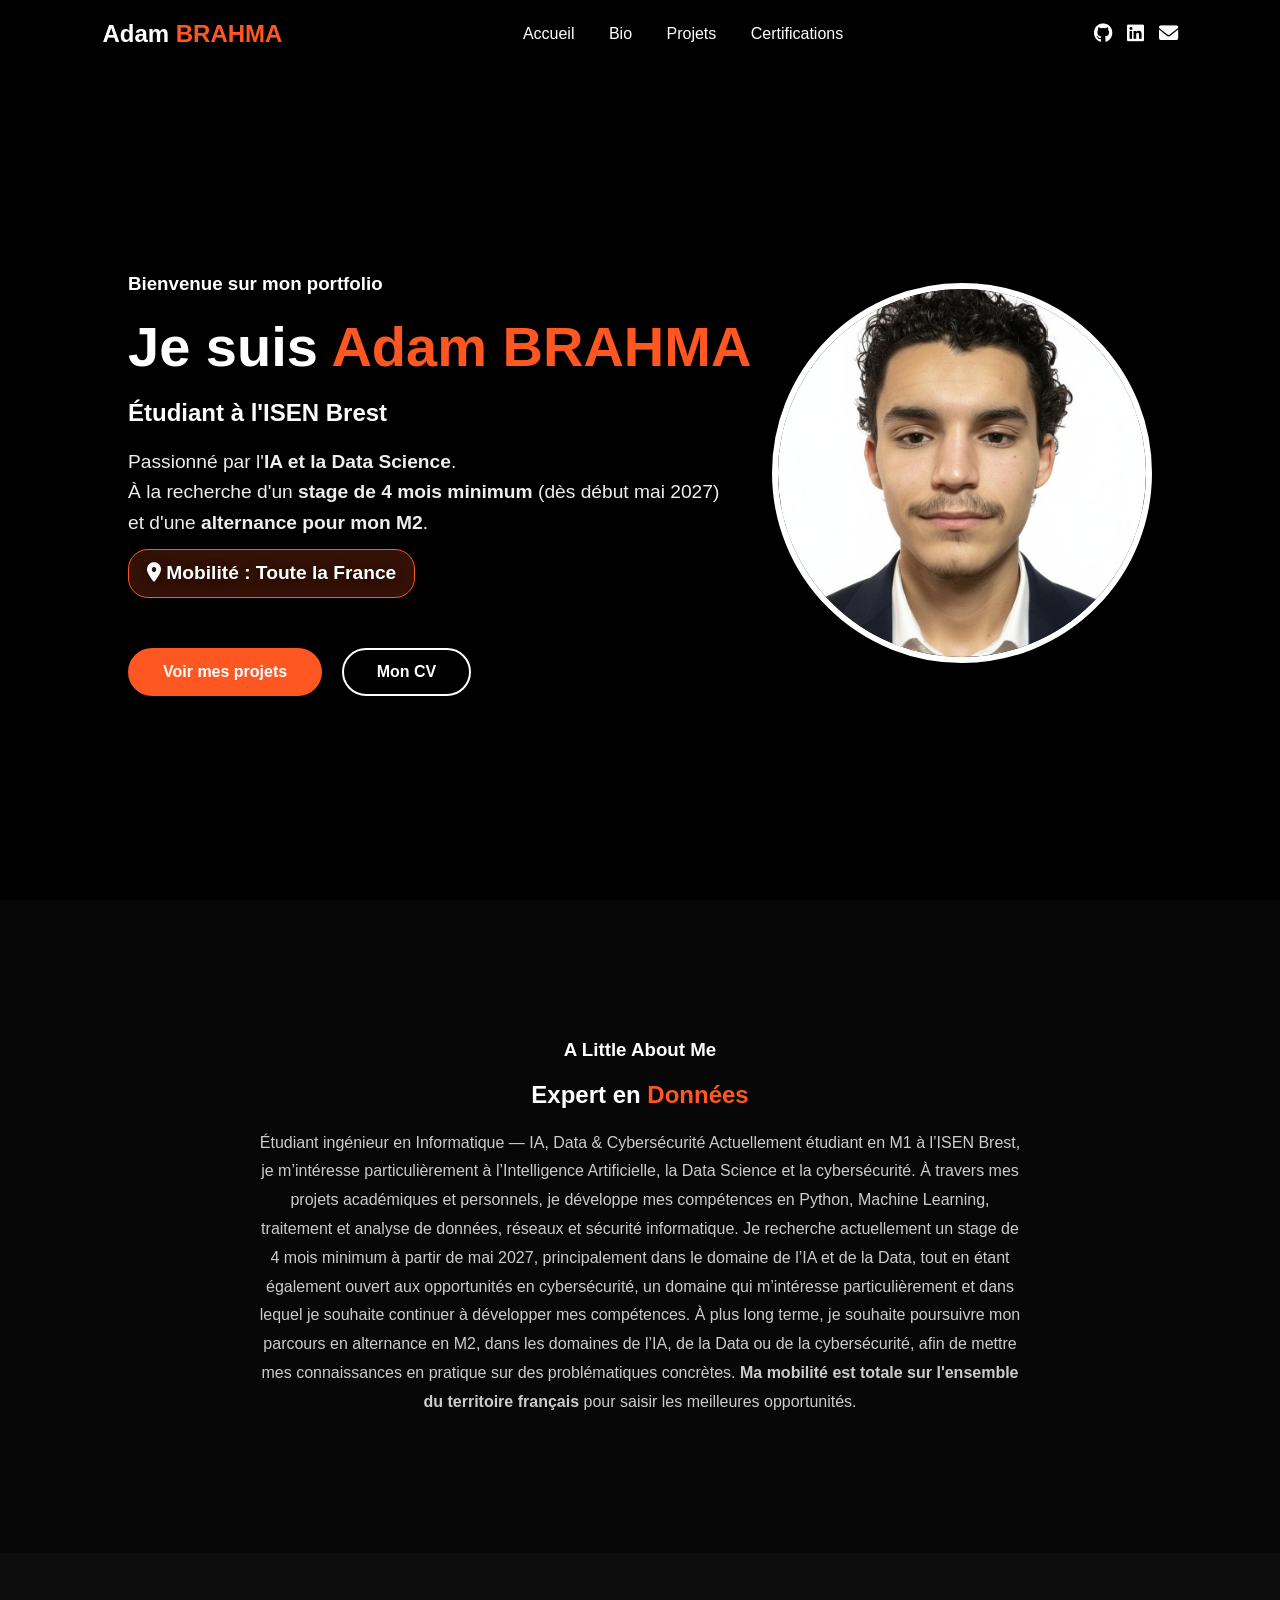
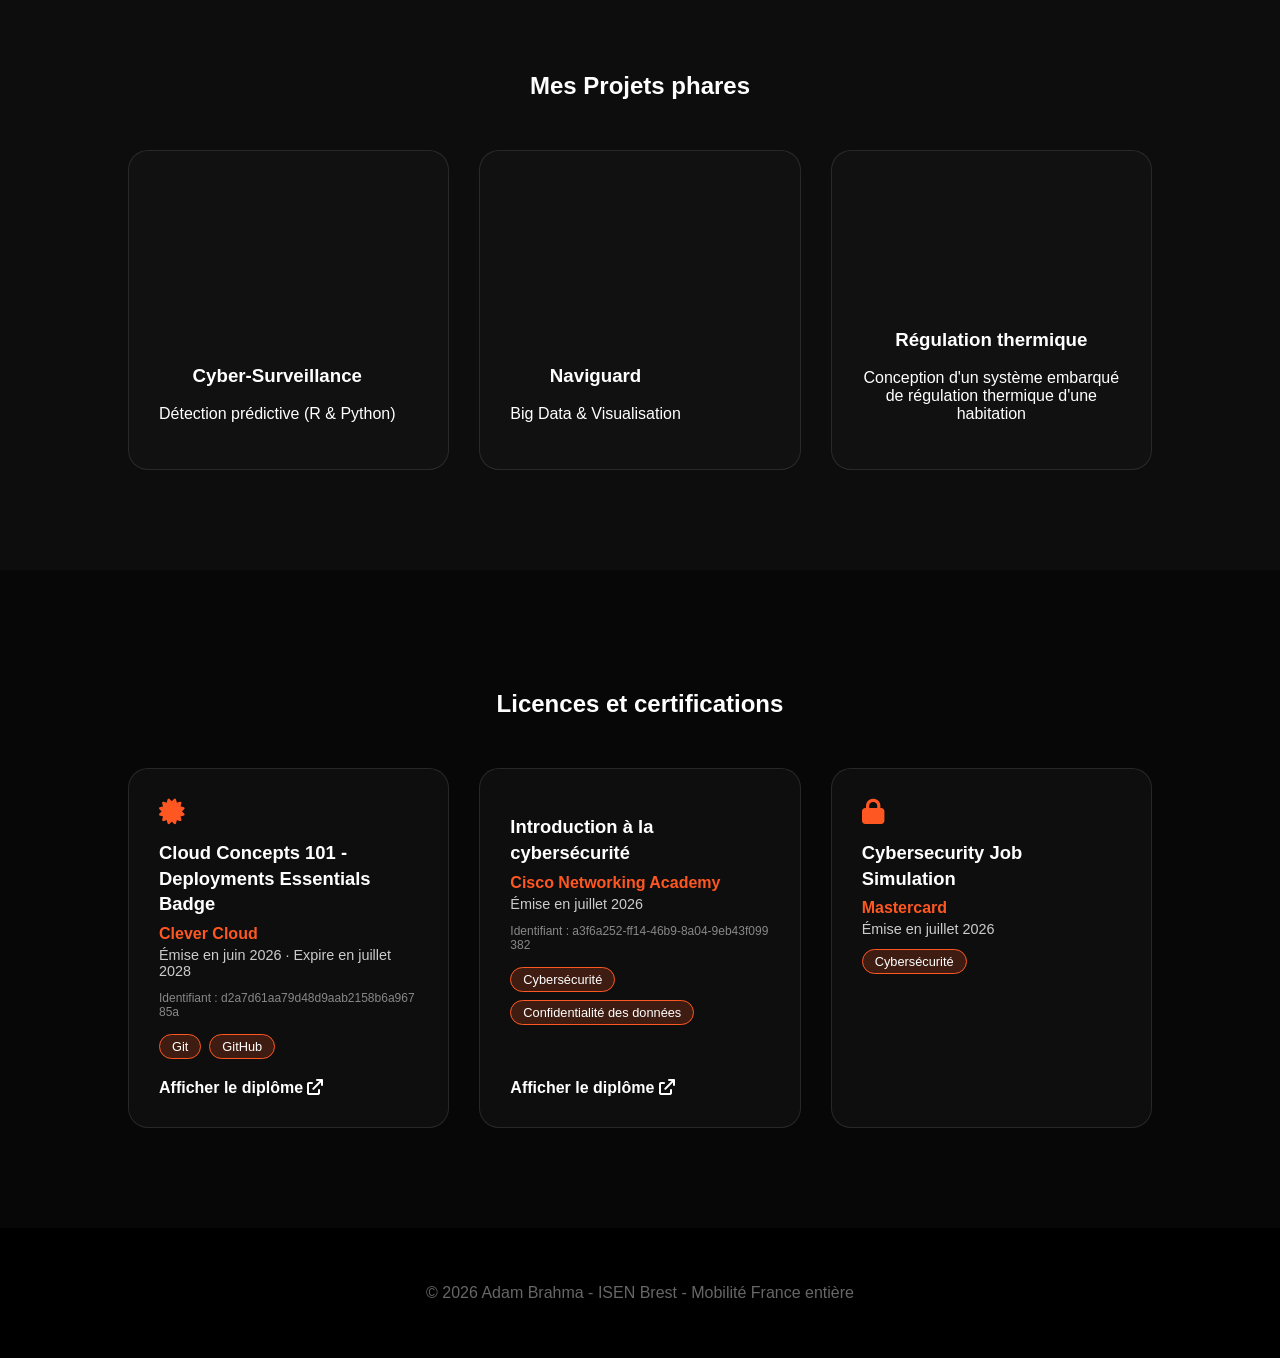
==== index.html @ 5219381d "Initial portfolio" ====
<!DOCTYPE html>
<html lang="fr">
<head>
    <meta charset="UTF-8">
    <meta name="viewport" content="width=device-width, initial-scale=1.0">
    <title>Portfolio IA & Data Science | Adam BRAHMA</title>
    <link rel="stylesheet" href="style.css">
    <link rel="stylesheet" href="https://cdnjs.cloudflare.com/ajax/libs/font-awesome/6.0.0/css/all.min.css">
</head>
<body>

    <div class="video-background">
        <video autoplay muted loop playsinline id="bg-video">
            <source src="assets/banniere-1440-v3.mp4" type="video/mp4">
        </video>
    </div>

    <header>
        <div class="logo">Adam <span>BRAHMA</span></div>
        <nav>
            <a href="#home">Accueil</a>
            <a href="#about">Bio</a>
            <a href="#projects">Projets</a>
            <a href="#certifications">Certifications</a>
        </nav>
        <div class="social-links">
            <a href="https://github.com/adambrh-tech" target="_blank"><i class="fab fa-github"></i></a>
            <a href="https://linkedin.com/in/adam-brahma-3b2aa9345" target="_blank"><i class="fab fa-linkedin"></i></a>
            <a href="mailto:adam.brahma@isen-ouest.yncrea.fr"><i class="fas fa-envelope"></i></a>
        </div>
    </header>

    <section id="home" class="hero-light">
        <div class="content">
            <h3>Bienvenue sur mon portfolio</h3>
            <h1>Je suis <span>Adam BRAHMA</span></h1>
            <h2>Étudiant à l'ISEN Brest</h2>
            <p class="subtitle">
                Passionné par l'<strong>IA et la Data Science</strong>.<br>
                À la recherche d'un <strong>stage de 4 mois minimum</strong> (dès début mai 2027)<br>
                et d'une <strong>alternance pour mon M2</strong>.<br>
                <span class="mobility"><i class="fas fa-map-marker-alt"></i> Mobilité : Toute la France</span>
            </p>
            <div class="hero-footer">
                <a href="#projects" class="btn-primary">Voir mes projets</a>
                <a href="assets/CV.pdf" class="btn-secondary" target="_blank">Mon CV</a>
            </div>
        </div>
        <div class="image-container">
            <img src="assets/Photo.jpg" alt="Adam Brahma">
        </div>
    </section>

    <section id="about" class="hero-dark">
        <div class="content full-width">
            <h3>A Little <span>About Me</span></h3>
            <h1>Expert en <span>Données</span></h1>
            <p>
                Étudiant ingénieur en Informatique — IA, Data & Cybersécurité

Actuellement étudiant en M1 à l’ISEN Brest, je m’intéresse particulièrement à l’Intelligence Artificielle, la Data Science et la cybersécurité. À travers mes projets académiques et personnels, je développe mes compétences en Python, Machine Learning, traitement et analyse de données, réseaux et sécurité informatique.


Je recherche actuellement un stage de 4 mois minimum à partir de mai 2027, principalement dans le domaine de l’IA et de la Data, tout en étant également ouvert aux opportunités en cybersécurité, un domaine qui m’intéresse particulièrement et dans lequel je souhaite continuer à développer mes compétences.


À plus long terme, je souhaite poursuivre mon parcours en alternance en M2, dans les domaines de l’IA, de la Data ou de la cybersécurité, afin de mettre mes connaissances en pratique sur des problématiques concrètes.

                <strong>Ma mobilité est totale sur l'ensemble du territoire français</strong> pour saisir les meilleures opportunités.
            </p>
        </div>
    </section>

    <section id="projects" class="projects-section">
        <h2>Mes <span>Projets</span> phares</h2>
        <div class="projects-grid">
            <a href="projects/cyber-surveillance.html" class="project-card">
                <div class="project-info">
                    <h3>Cyber-Surveillance</h3>
                    <p>Détection prédictive (R & Python)</p>
                </div>
            </a>
            <a href="projects/Naviguard.html" class="project-card">
                <div class="project-info">
                    <h3>Naviguard</h3>
                    <p>Big Data & Visualisation</p>
                </div>
            </a>
            <a href="projects/regulation-thermique.html" class="project-card">
                <div class="project-info">
                    <h3>Régulation thermique</h3>
                    <p>Conception d'un système embarqué de régulation thermique d'une habitation</p>
                </div>
            </a>
        </div>
    </section>

    <section id="certifications" class="certs-section">
        <h2>Licences et <span>certifications</span></h2>
        <div class="certs-grid">

            <article class="cert-card">
                <i class="fas fa-certificate cert-icon"></i>
                <h3>Cloud Concepts 101 - Deployments Essentials Badge</h3>
                <p class="cert-issuer">Clever Cloud</p>
                <p class="cert-date">Émise en juin 2026 · Expire en juillet 2028</p>
                <p class="cert-id">Identifiant : d2a7d61aa79d48d9aab2158b6a96785a</p>
                <div class="cert-skills">
                    <span>Git</span>
                    <span>GitHub</span>
                </div>
                <a href="https://certopus.com/c/d2a7d61aa79d48d9aab2158b6a96785a" target="_blank" rel="noopener noreferrer" class="cert-link">
                    Afficher le diplôme <i class="fas fa-arrow-up-right-from-square"></i>
                </a>
            </article>

            <article class="cert-card">
                <i class="fas fa-shield-halved cert-icon"></i>
                <h3>Introduction à la cybersécurité</h3>
                <p class="cert-issuer">Cisco Networking Academy</p>
                <p class="cert-date">Émise en juillet 2026</p>
                <p class="cert-id">Identifiant : a3f6a252-ff14-46b9-8a04-9eb43f099382</p>
                <div class="cert-skills">
                    <span>Cybersécurité</span>
                    <span>Confidentialité des données</span>
                </div>
                <a href="https://www.linkedin.com/in/adam-brahma-3b2aa9345/overlay/Certifications/872453897/treasury/?profileId=ACoAAFZ7MPYBOc1qS8oKoxhrU6Ia5RB9ndQwZ1I" target="_blank" rel="noopener noreferrer" class="cert-link">
                    Afficher le diplôme <i class="fas fa-arrow-up-right-from-square"></i>
                </a>
            </article>

            <article class="cert-card">
                <i class="fas fa-lock cert-icon"></i>
                <h3>Cybersecurity Job Simulation</h3>
                <p class="cert-issuer">Mastercard</p>
                <p class="cert-date">Émise en juillet 2026</p>
                <div class="cert-skills">
                    <span>Cybersécurité</span>
                </div>
            </article>

        </div>
    </section>

    <footer>
        <p>&copy; 2026 Adam Brahma - ISEN Brest - Mobilité France entière</p>
    </footer>

</body>
</html>
---- style.css ----
:root {
    --accent: #FF5722;
    --dark: #0a0a0a;
    --light: #ffffff;
}

* { 
    box-sizing: border-box; 
    scroll-behavior: smooth; 
}

body { 
    margin: 0; 
    font-family: 'Segoe UI', Tahoma, Geneva, Verdana, sans-serif; 
    background: #000; 
    color: #fff; 
    overflow-x: hidden; 
    animation: fadeInUp 0.6s ease-out;
}

/* --- Background Video --- */
.video-background {
    position: fixed;
    top: 0; left: 0;
    width: 100%; height: 100%;
    z-index: -1;
}

#bg-video {
    width: 100%; height: 100%;
    object-fit: cover;
    filter: brightness(0.65); /* Équilibre parfait pour la visibilité */
}

/* --- Navigation (Positions respectées) --- */
header {
    display: flex; 
    justify-content: space-between; 
    align-items: center;
    padding: 20px 8%; 
    position: fixed; 
    width: 100%; 
    top: 0; 
    background: rgba(0, 0, 0, 0.3); 
    backdrop-filter: blur(12px); 
    z-index: 1000;
}

.logo { font-size: 1.5rem; font-weight: bold; color: #fff; }
.logo span { color: var(--accent); }

nav a { 
    text-decoration: none; 
    color: #fff; 
    margin: 0 15px; 
    font-weight: 500; 
    transition: 0.3s; 
}
nav a:hover { color: var(--accent); }

.social-links a { 
    color: #fff; 
    font-size: 1.2rem; 
    margin-left: 10px; 
    transition: 0.3s; 
}
.social-links a:hover { color: var(--accent); transform: translateY(-3px); }

/* --- Section Accueil (Layout conservé) --- */
.hero-light { 
    display: flex; 
    align-items: center; 
    justify-content: space-between; /* Garde texte à gauche, image à droite */
    min-height: 100vh; 
    padding: 100px 10% 50px; 
    background: transparent;
}

.hero-light .content { flex: 1; text-align: left; }

.hero-light h1 { 
    font-size: 3.5rem; 
    margin: 10px 0; 
    font-weight: 800;
    color: #fff;
}
.hero-light h1 span { color: var(--accent); }

.subtitle { 
    font-size: 1.2rem; 
    color: #eee; 
    margin-bottom: 20px; 
    line-height: 1.6;
    text-shadow: 0 2px 10px rgba(0,0,0,0.5);
}

.mobility {
    display: inline-block;
    margin-top: 10px;
    padding: 8px 18px;
    background: rgba(255, 87, 34, 0.2); 
    color: #fff;
    border-radius: 20px;
    font-weight: 600;
    border: 1px solid var(--accent);
}

.hero-footer { margin-top: 50px; }

.image-container img { 
    width: 380px; 
    height: 380px; 
    border-radius: 50%; 
    object-fit: cover; 
    border: 6px solid #fff; 
    box-shadow: 0 20px 40px rgba(0,0,0,0.4); 
}

/* --- Section About --- */
.hero-dark { 
    padding: 120px 20%; 
    background: rgba(10, 10, 10, 0.7); 
    backdrop-filter: blur(10px);
    color: white; 
    text-align: center; 
}
.hero-dark h1 span { color: var(--accent); }
.hero-dark p { color: #ccc; line-height: 1.8; }

/* --- Section Projets --- */
.projects-section { 
    padding: 100px 10%; 
    background: rgba(255, 255, 255, 0.05); 
    backdrop-filter: blur(8px);
    text-align: center; 
}
.projects-section h2 { color: #fff; }

.projects-grid { 
    display: grid; 
    grid-template-columns: repeat(auto-fit, minmax(300px, 1fr)); 
    gap: 30px; 
    margin-top: 50px; 
}

.project-card { 
    height: 320px; 
    background: rgba(20, 20, 20, 0.6); 
    border-radius: 20px; 
    display: flex; 
    align-items: flex-end; 
    padding: 30px;
    text-decoration: none; 
    color: white; 
    transition: 0.4s ease; 
    border: 1px solid rgba(255,255,255,0.1);
}
.project-card:hover { 
    transform: translateY(-10px); 
    border-color: var(--accent); 
    background: rgba(0,0,0,0.8);
}

/* --- Section Certifications --- */
.certs-section {
    padding: 100px 10%;
    background: rgba(10, 10, 10, 0.7);
    backdrop-filter: blur(10px);
    text-align: center;
}
.certs-section h2 { color: #fff; }

.certs-grid {
    display: grid;
    grid-template-columns: repeat(auto-fit, minmax(300px, 1fr));
    gap: 30px;
    margin-top: 50px;
}

.cert-card {
    background: rgba(20, 20, 20, 0.6);
    border: 1px solid rgba(255, 255, 255, 0.1);
    border-radius: 20px;
    padding: 30px;
    text-align: left;
    display: flex;
    flex-direction: column;
    transition: 0.4s ease;
}
.cert-card:hover {
    transform: translateY(-10px);
    border-color: var(--accent);
    background: rgba(0, 0, 0, 0.8);
}

.cert-icon { color: var(--accent); font-size: 1.6rem; margin-bottom: 15px; }
.cert-card h3 { margin: 0 0 8px; font-size: 1.15rem; line-height: 1.4; }
.cert-issuer { color: var(--accent); font-weight: 600; margin: 0 0 4px; }
.cert-date { color: #ccc; font-size: 0.9rem; margin: 0 0 12px; }
.cert-id { color: #888; font-size: 0.75rem; margin: 0 0 15px; word-break: break-all; }

.cert-skills { display: flex; flex-wrap: wrap; gap: 8px; margin-bottom: 20px; }
.cert-skills span {
    padding: 4px 12px;
    background: rgba(255, 87, 34, 0.2);
    border: 1px solid var(--accent);
    border-radius: 20px;
    font-size: 0.8rem;
}

.cert-link {
    margin-top: auto;
    color: #fff;
    text-decoration: none;
    font-weight: 600;
    transition: 0.3s;
}
.cert-link:hover { color: var(--accent); }

/* --- Boutons --- */
.btn-primary { 
    background: var(--accent); 
    color: white; 
    padding: 15px 35px; 
    border-radius: 50px; 
    text-decoration: none; 
    font-weight: bold; 
    transition: 0.3s; 
    display: inline-block; 
}
.btn-primary:hover { transform: scale(1.05); box-shadow: 0 0 20px var(--accent); }

.btn-secondary {
    border: 2px solid #fff;
    color: #fff;
    padding: 13px 33px;
    border-radius: 50px;
    text-decoration: none;
    font-weight: bold;
    margin-left: 15px;
    transition: 0.3s;
    display: inline-block;
}
.btn-secondary:hover { background: #fff; color: var(--dark); }

/* --- Footer --- */
footer { 
    padding: 40px; 
    text-align: center; 
    background: rgba(0,0,0,0.9); 
    color: #666;
}

/* --- Responsive --- */
@media (max-width: 768px) {
    .hero-light { flex-direction: column; text-align: center; }
    .hero-light .content { text-align: center; }
    .image-container img { width: 280px; height: 280px; margin-top: 40px; }
    .btn-secondary { margin-left: 0; margin-top: 15px; }
}

@keyframes fadeInUp {
    from { opacity: 0; transform: translateY(20px); }
    to { opacity: 1; transform: translateY(0); }
}
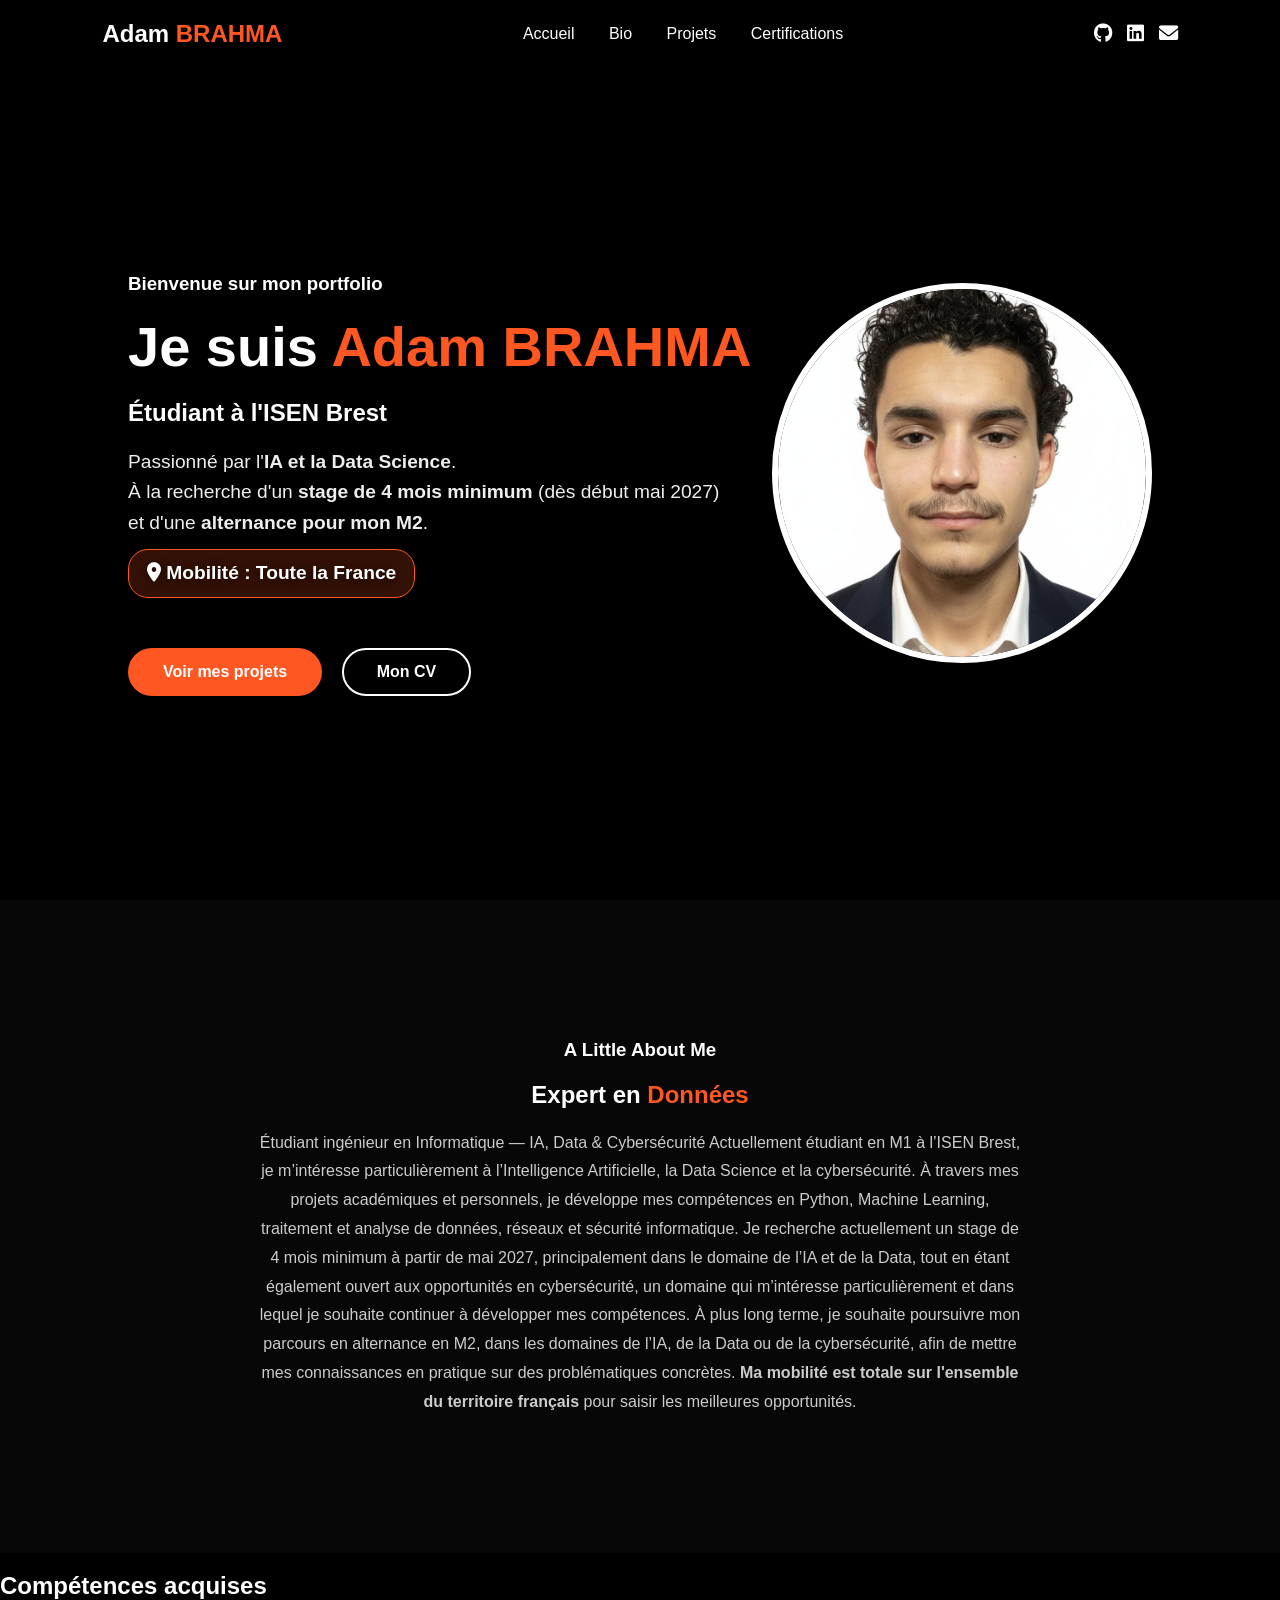
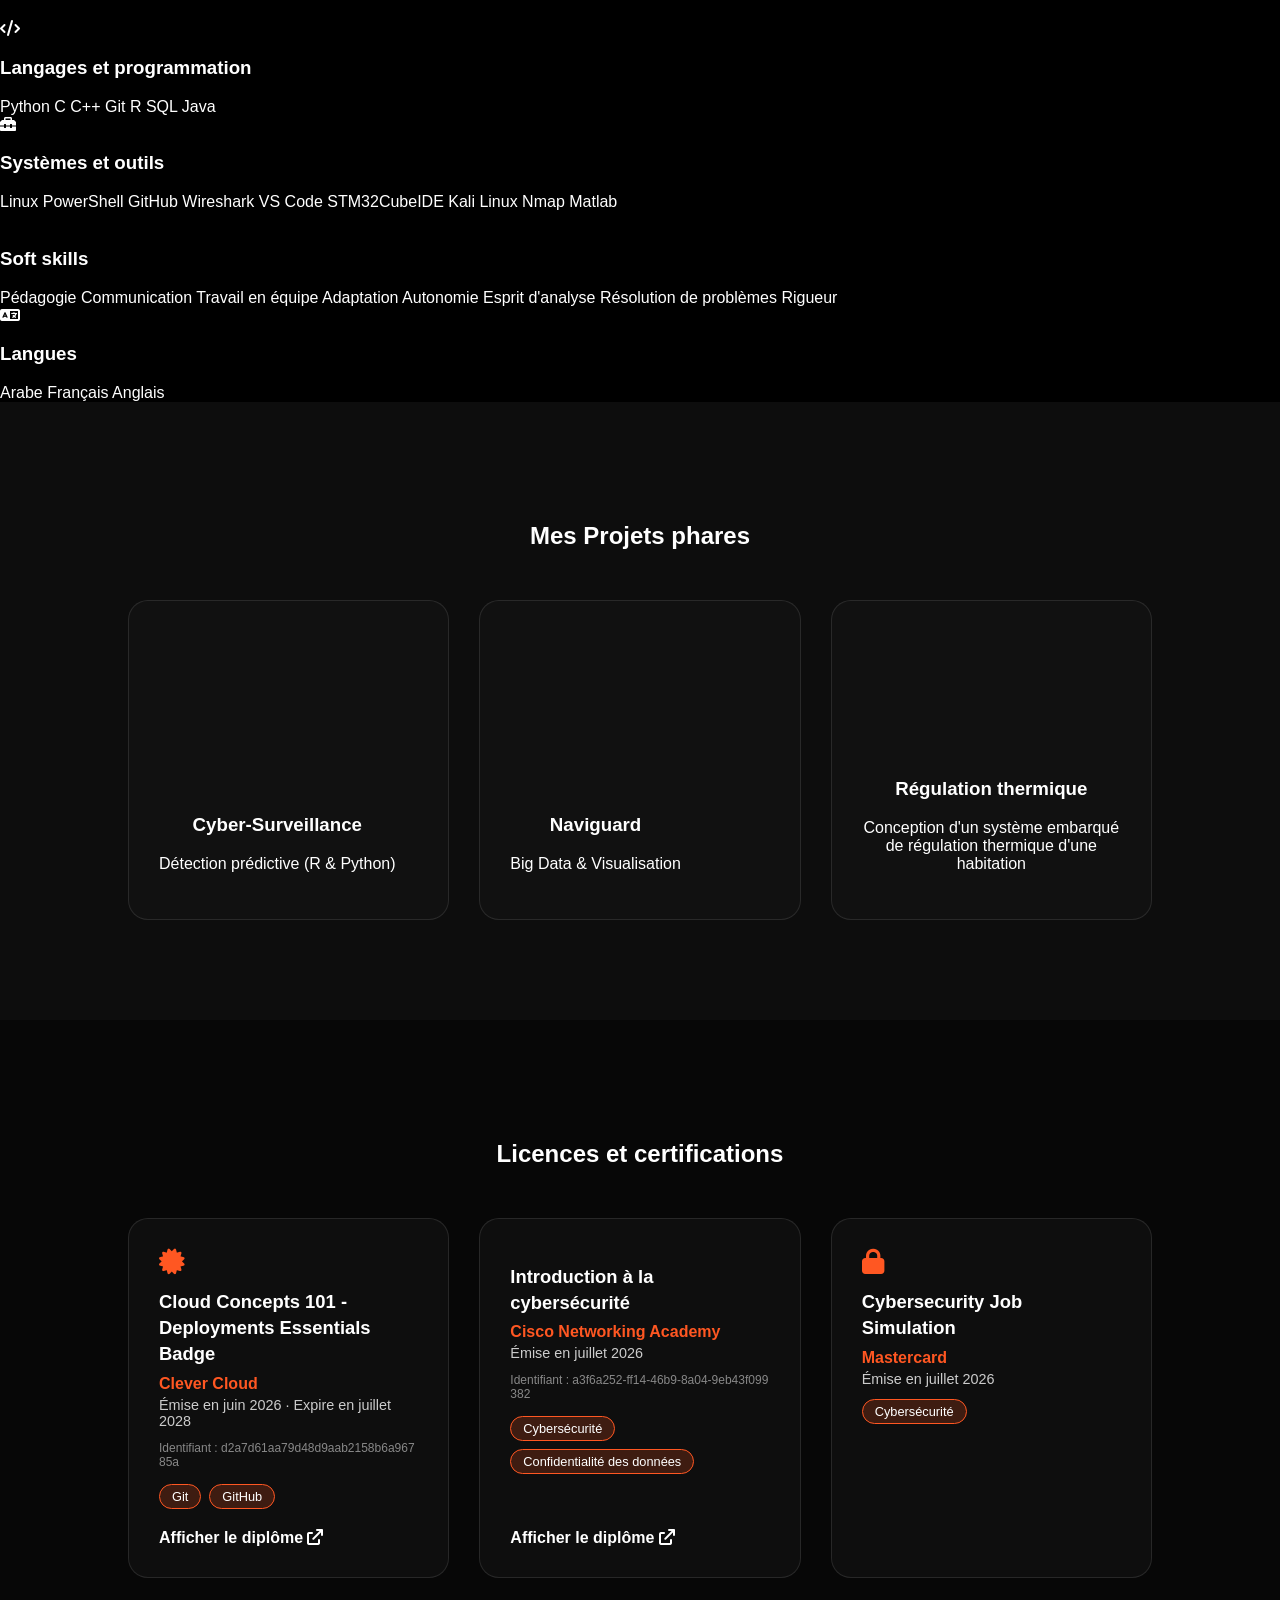
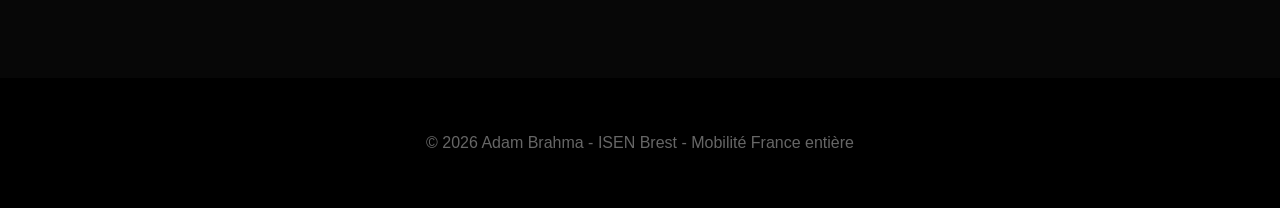
==== commit e9413ab9: "Fix GitHub Pages project links" ====
--- a/index.html
+++ b/index.html
@@ -43,7 +43,7 @@
             </p>
             <div class="hero-footer">
                 <a href="#projects" class="btn-primary">Voir mes projets</a>
-                <a href="assets/CV.pdf" class="btn-secondary" target="_blank">Mon CV</a>
+                <a href="assets/CV_adam_brahma_.pdf" class="btn-secondary" target="_blank">Mon CV</a>
             </div>
         </div>
         <div class="image-container">
@@ -68,6 +68,68 @@
 
                 <strong>Ma mobilité est totale sur l'ensemble du territoire français</strong> pour saisir les meilleures opportunités.
             </p>
+        </div>
+    </section>
+
+    <section id="skills" class="skills-section">
+        <h2>Compétences <span>acquises</span></h2>
+        <div class="skills-grid">
+
+            <div class="skill-card">
+                <i class="fas fa-code skill-icon"></i>
+                <h3>Langages et programmation</h3>
+                <div class="skill-tags">
+                    <span>Python</span>
+                    <span>C</span>
+                    <span>C++</span>
+                    <span>Git</span>
+                    <span>R</span>
+                    <span>SQL</span>
+                    <span>Java</span>
+                </div>
+            </div>
+
+            <div class="skill-card">
+                <i class="fas fa-toolbox skill-icon"></i>
+                <h3>Systèmes et outils</h3>
+                <div class="skill-tags">
+                    <span>Linux</span>
+                    <span>PowerShell</span>
+                    <span>GitHub</span>
+                    <span>Wireshark</span>
+                    <span>VS Code</span>
+                    <span>STM32CubeIDE</span>
+                    <span>Kali Linux</span>
+                    <span>Nmap</span>
+                    <span>Matlab</span>
+                </div>
+            </div>
+
+            <div class="skill-card">
+                <i class="fas fa-people-group skill-icon"></i>
+                <h3>Soft skills</h3>
+                <div class="skill-tags">
+                    <span>Pédagogie</span>
+                    <span>Communication</span>
+                    <span>Travail en équipe</span>
+                    <span>Adaptation</span>
+                    <span>Autonomie</span>
+                    <span>Esprit d'analyse</span>
+                    <span>Résolution de problèmes</span>
+                    <span>Rigueur</span>
+                </div>
+            </div>
+
+            <div class="skill-card">
+                <i class="fas fa-language skill-icon"></i>
+                <h3>Langues</h3>
+                <div class="skill-tags">
+                    <span>Arabe</span>
+                    <span>Français</span>
+                    <span>Anglais</span>
+                </div>
+            </div>
+
         </div>
     </section>
 
@@ -146,5 +208,7 @@
         <p>&copy; 2026 Adam Brahma - ISEN Brest - Mobilité France entière</p>
     </footer>
 
+    <script data-goatcounter="https://adam-brahma.goatcounter.com/count"
+        async src="//gc.zgo.at/count.js"></script>
 </body>
 </html>
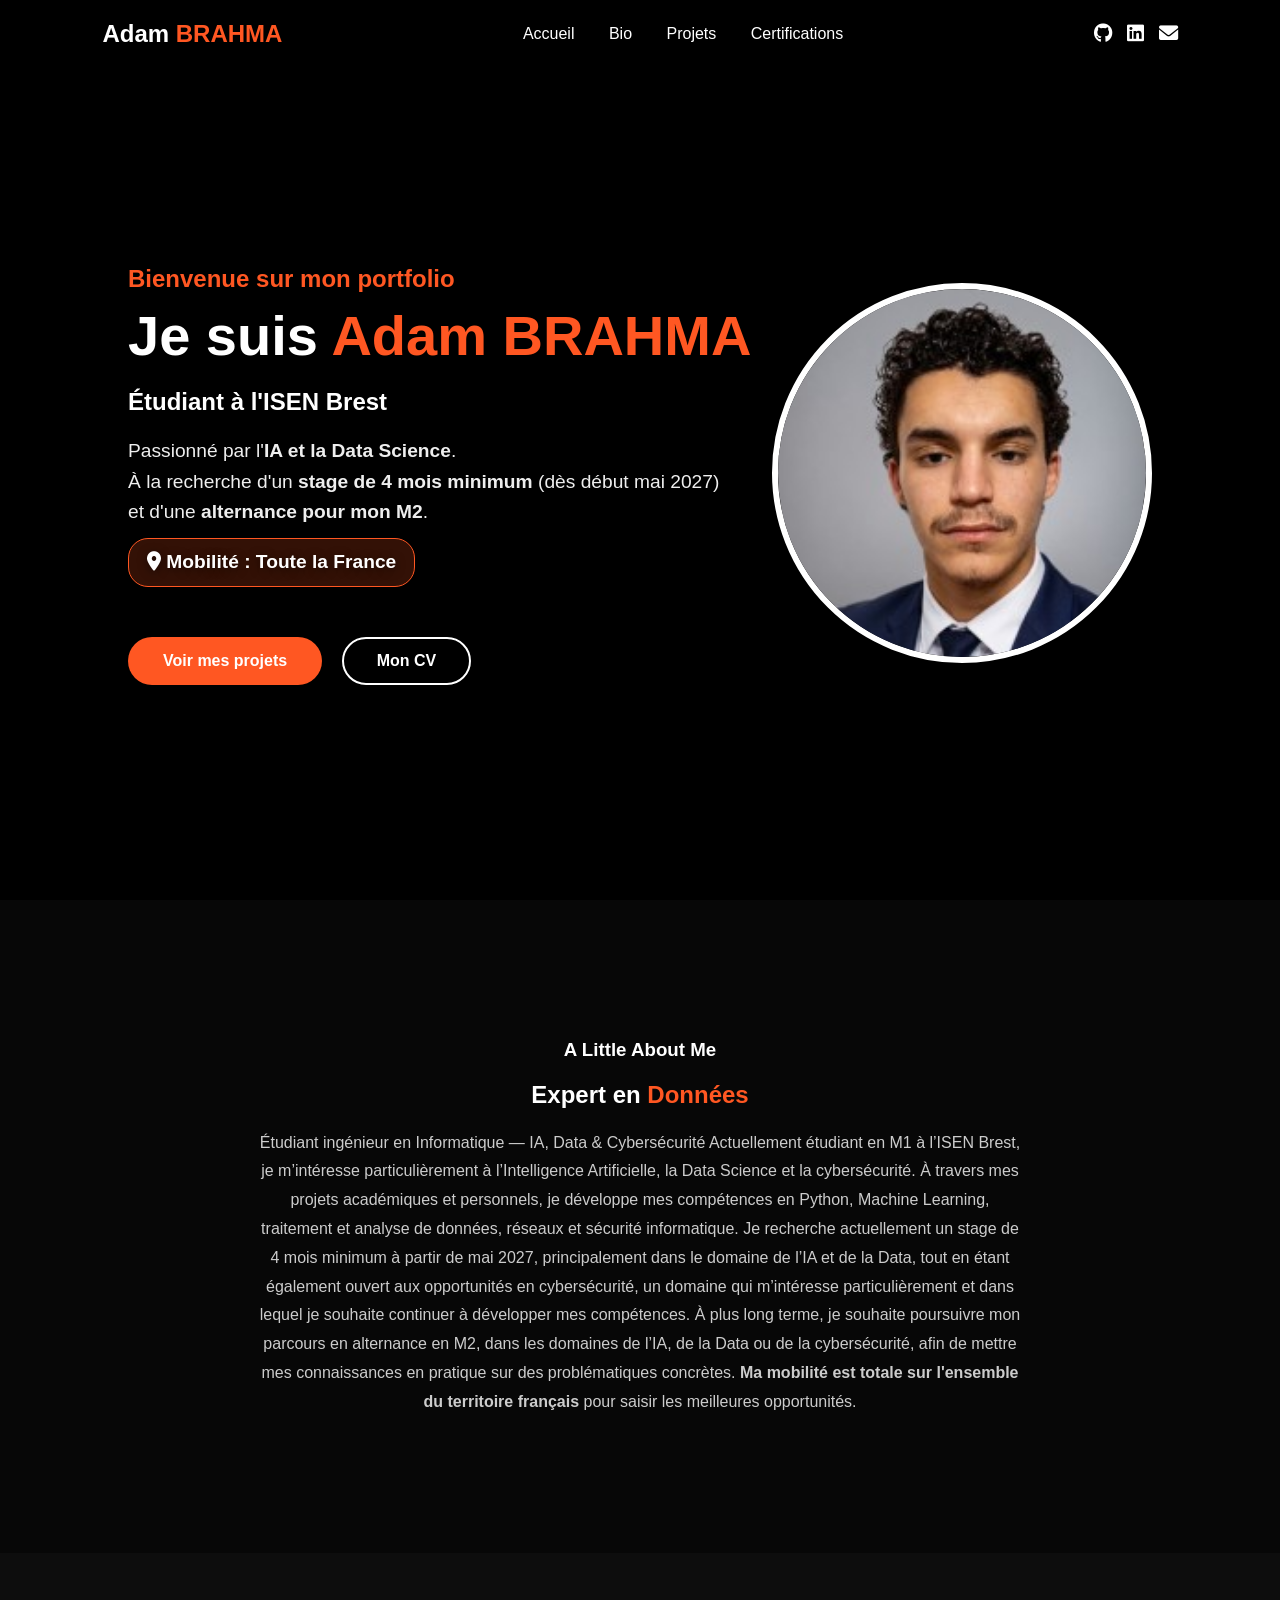
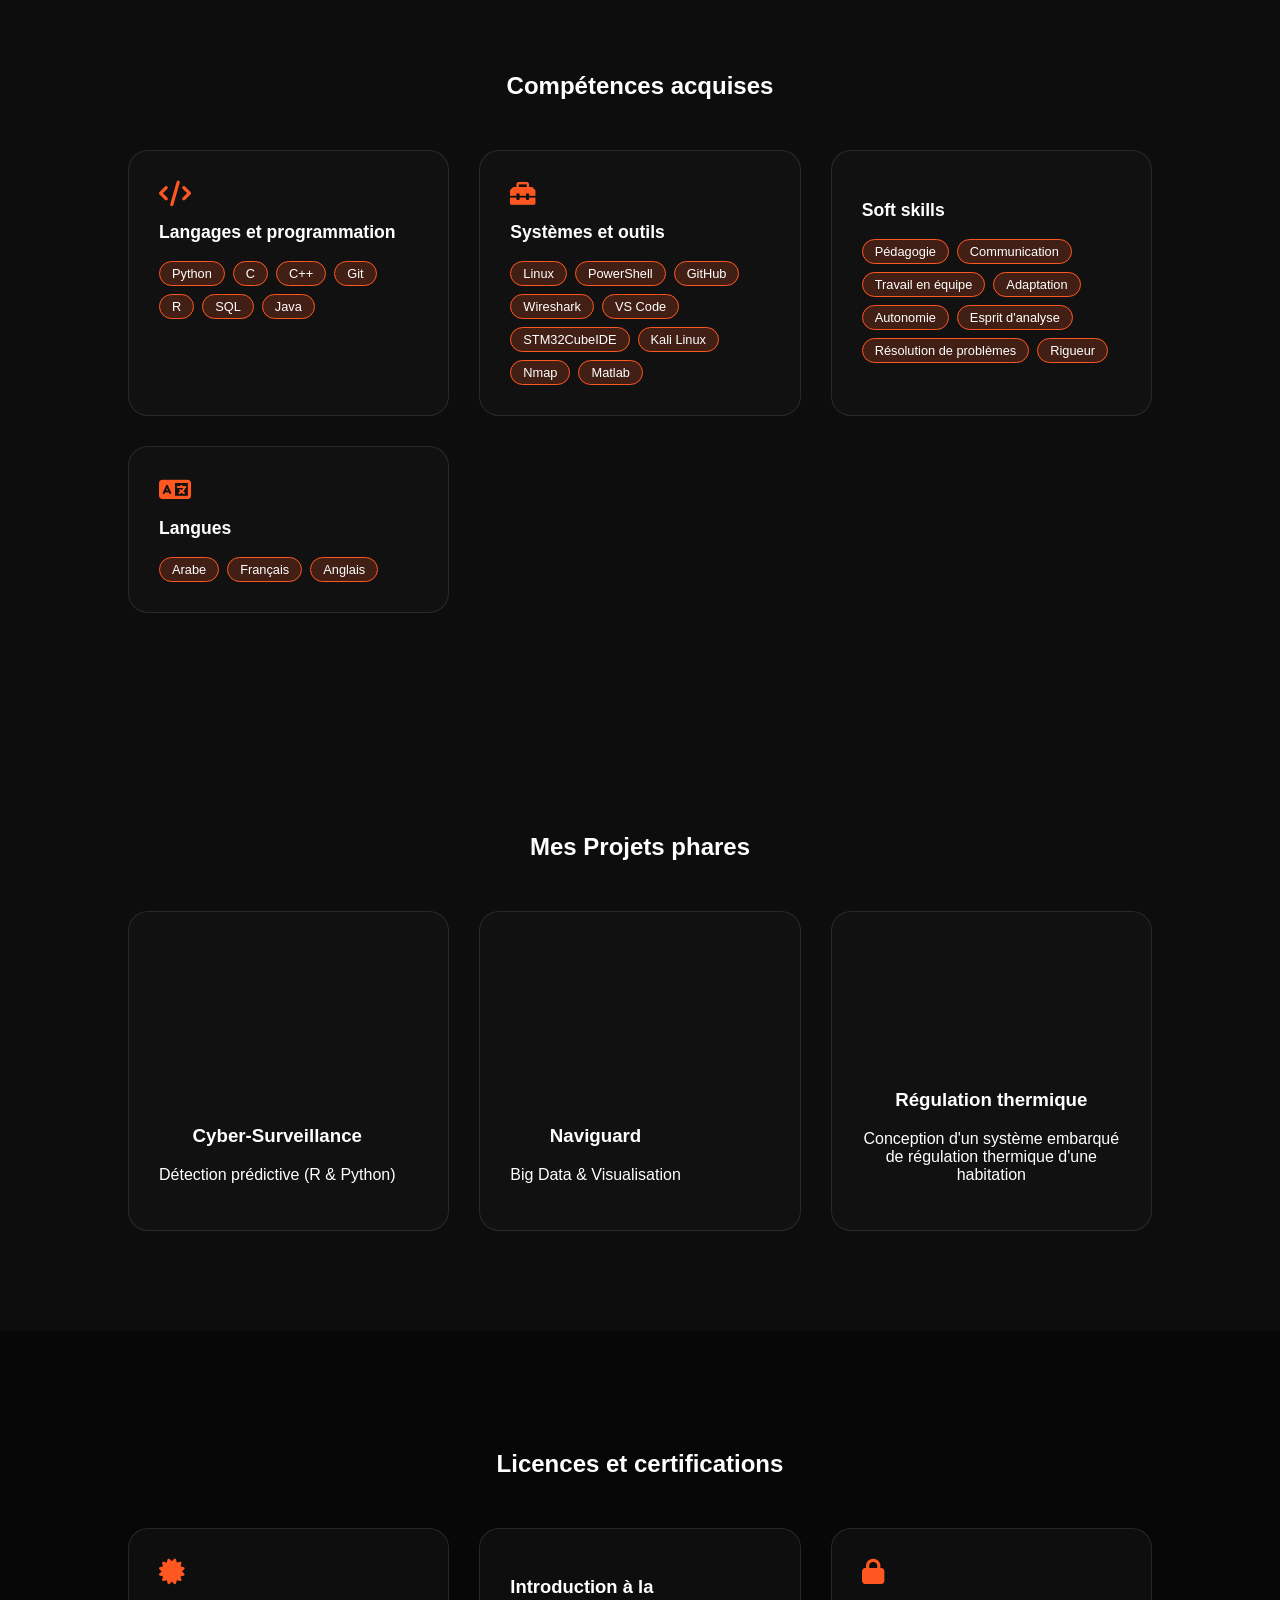
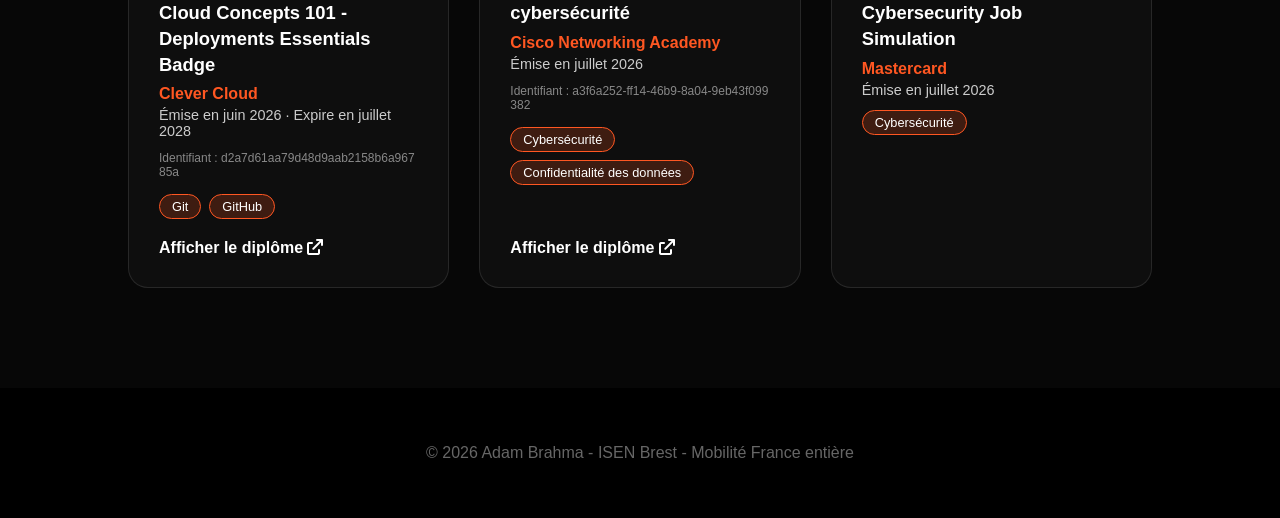
==== commit 76d5b615: "Fix project links" ====
--- a/index.html
+++ b/index.html
@@ -134,26 +134,29 @@
     </section>
 
     <section id="projects" class="projects-section">
-        <h2>Mes <span>Projets</span> phares</h2>
-        <div class="projects-grid">
-            <a href="projects/cyber-surveillance.html" class="project-card">
-                <div class="project-info">
-                    <h3>Cyber-Surveillance</h3>
-                    <p>Détection prédictive (R & Python)</p>
-                </div>
-            </a>
-            <a href="projects/Naviguard.html" class="project-card">
-                <div class="project-info">
-                    <h3>Naviguard</h3>
-                    <p>Big Data & Visualisation</p>
-                </div>
-            </a>
-            <a href="projects/regulation-thermique.html" class="project-card">
-                <div class="project-info">
-                    <h3>Régulation thermique</h3>
-                    <p>Conception d'un système embarqué de régulation thermique d'une habitation</p>
-                </div>
-            </a>
+    <h2>Mes <span>Projets</span> phares</h2>
+    <div class="projects-grid">
+
+        <a href="Projects/cyber-surveillance.html" class="project-card">
+            <div class="project-info">
+                <h3>Cyber-Surveillance</h3>
+                <p>Détection prédictive (R & Python)</p>
+            </div>
+        </a>
+
+        <a href="Projects/Naviguard.html" class="project-card">
+            <div class="project-info">
+                <h3>Naviguard</h3>
+                <p>Big Data & Visualisation</p>
+            </div>
+        </a>
+
+        <a href="Projects/regulation-thermique.html" class="project-card">
+            <div class="project-info">
+                <h3>Régulation thermique</h3>
+                <p>Conception d'un système embarqué de régulation thermique d'une habitation</p>
+            </div>
+        </a>
         </div>
     </section>
 
--- a/style.css
+++ b/style.css
@@ -66,6 +66,17 @@
 }
 .social-links a:hover { color: var(--accent); transform: translateY(-3px); }
 
+/* --- Bouton burger (caché sur desktop) --- */
+#burger-btn {
+    display: none;
+    background: none;
+    border: none;
+    color: #fff;
+    font-size: 1.5rem;
+    cursor: pointer;
+    padding: 5px 10px;
+}
+
 /* --- Section Accueil (Layout conservé) --- */
 .hero-light { 
     display: flex; 
@@ -77,6 +88,14 @@
 }
 
 .hero-light .content { flex: 1; text-align: left; }
+
+.hero-light h3 {
+    font-size: 1.5rem;
+    font-weight: 600;
+    margin: 0 0 5px;
+    color: var(--accent);
+    text-shadow: 0 2px 10px rgba(0,0,0,0.5);
+}
 
 .hero-light h1 { 
     font-size: 3.5rem; 
@@ -161,6 +180,90 @@
     background: rgba(0,0,0,0.8);
 }
 
+/* --- Section Compétences --- */
+.skills-section {
+    padding: 100px 10%;
+    background: rgba(255, 255, 255, 0.05);
+    backdrop-filter: blur(8px);
+    text-align: center;
+}
+.skills-section h2 { color: #fff; }
+
+.skills-grid {
+    display: grid;
+    grid-template-columns: repeat(auto-fit, minmax(260px, 1fr));
+    gap: 30px;
+    margin-top: 50px;
+}
+
+.skill-card {
+    background: rgba(20, 20, 20, 0.6);
+    border: 1px solid rgba(255, 255, 255, 0.1);
+    border-radius: 20px;
+    padding: 30px;
+    text-align: left;
+    transition: 0.4s ease;
+}
+.skill-card:hover {
+    transform: translateY(-10px);
+    border-color: var(--accent);
+    background: rgba(0, 0, 0, 0.8);
+}
+
+.skill-icon { color: var(--accent); font-size: 1.6rem; margin-bottom: 15px; display: block; }
+.skill-card h3 { margin: 0 0 18px; font-size: 1.1rem; }
+
+.skill-tags { display: flex; flex-wrap: wrap; gap: 8px; }
+.skill-tags span {
+    padding: 4px 12px;
+    background: rgba(255, 87, 34, 0.2);
+    border: 1px solid var(--accent);
+    border-radius: 20px;
+    font-size: 0.8rem;
+}
+
+/* --- Section Compétences --- */
+.skills-section {
+    padding: 100px 10%;
+    background: rgba(255, 255, 255, 0.05);
+    backdrop-filter: blur(8px);
+    text-align: center;
+}
+.skills-section h2 { color: #fff; }
+
+.skills-grid {
+    display: grid;
+    grid-template-columns: repeat(auto-fit, minmax(260px, 1fr));
+    gap: 30px;
+    margin-top: 50px;
+}
+
+.skill-card {
+    background: rgba(20, 20, 20, 0.6);
+    border: 1px solid rgba(255, 255, 255, 0.1);
+    border-radius: 20px;
+    padding: 30px;
+    text-align: left;
+    transition: 0.4s ease;
+}
+.skill-card:hover {
+    transform: translateY(-10px);
+    border-color: var(--accent);
+    background: rgba(0, 0, 0, 0.8);
+}
+
+.skill-icon { color: var(--accent); font-size: 1.6rem; margin-bottom: 15px; display: block; }
+.skill-card h3 { margin: 0 0 18px; font-size: 1.1rem; }
+
+.skill-tags { display: flex; flex-wrap: wrap; gap: 8px; }
+.skill-tags span {
+    padding: 4px 12px;
+    background: rgba(255, 87, 34, 0.2);
+    border: 1px solid var(--accent);
+    border-radius: 20px;
+    font-size: 0.8rem;
+}
+
 /* --- Section Certifications --- */
 .certs-section {
     padding: 100px 10%;
@@ -257,9 +360,56 @@
     .hero-light .content { text-align: center; }
     .image-container img { width: 280px; height: 280px; margin-top: 40px; }
     .btn-secondary { margin-left: 0; margin-top: 15px; }
+
+    #burger-btn { display: block; order: 3; }
+
+    nav {
+        position: absolute;
+        top: 100%;
+        left: 0;
+        width: 100%;
+        flex-direction: column;
+        align-items: center;
+        gap: 10px;
+        background: rgba(0, 0, 0, 0.95);
+        backdrop-filter: blur(12px);
+        max-height: 0;
+        overflow: hidden;
+        transition: max-height 0.35s ease, padding 0.35s ease;
+        padding: 0 20px;
+    }
+    nav.open {
+        max-height: 300px;
+        padding: 20px;
+    }
+    nav a { margin: 8px 0; }
 }
 
 @keyframes fadeInUp {
     from { opacity: 0; transform: translateY(20px); }
     to { opacity: 1; transform: translateY(0); }
+}
+
+/* --- Animation au scroll --- */
+.reveal {
+    opacity: 0;
+    transform: translateY(30px);
+    transition: opacity 0.6s ease, transform 0.6s ease;
+}
+.reveal.visible {
+    opacity: 1;
+    transform: translateY(0);
+}
+/* décalage progressif pour les grilles de cartes */
+.projects-grid .reveal:nth-child(2) { transition-delay: 0.1s; }
+.projects-grid .reveal:nth-child(3) { transition-delay: 0.2s; }
+.certs-grid .reveal:nth-child(2) { transition-delay: 0.1s; }
+.certs-grid .reveal:nth-child(3) { transition-delay: 0.2s; }
+
+@media (prefers-reduced-motion: reduce) {
+    .reveal {
+        opacity: 1;
+        transform: none;
+        transition: none;
+    }
 }
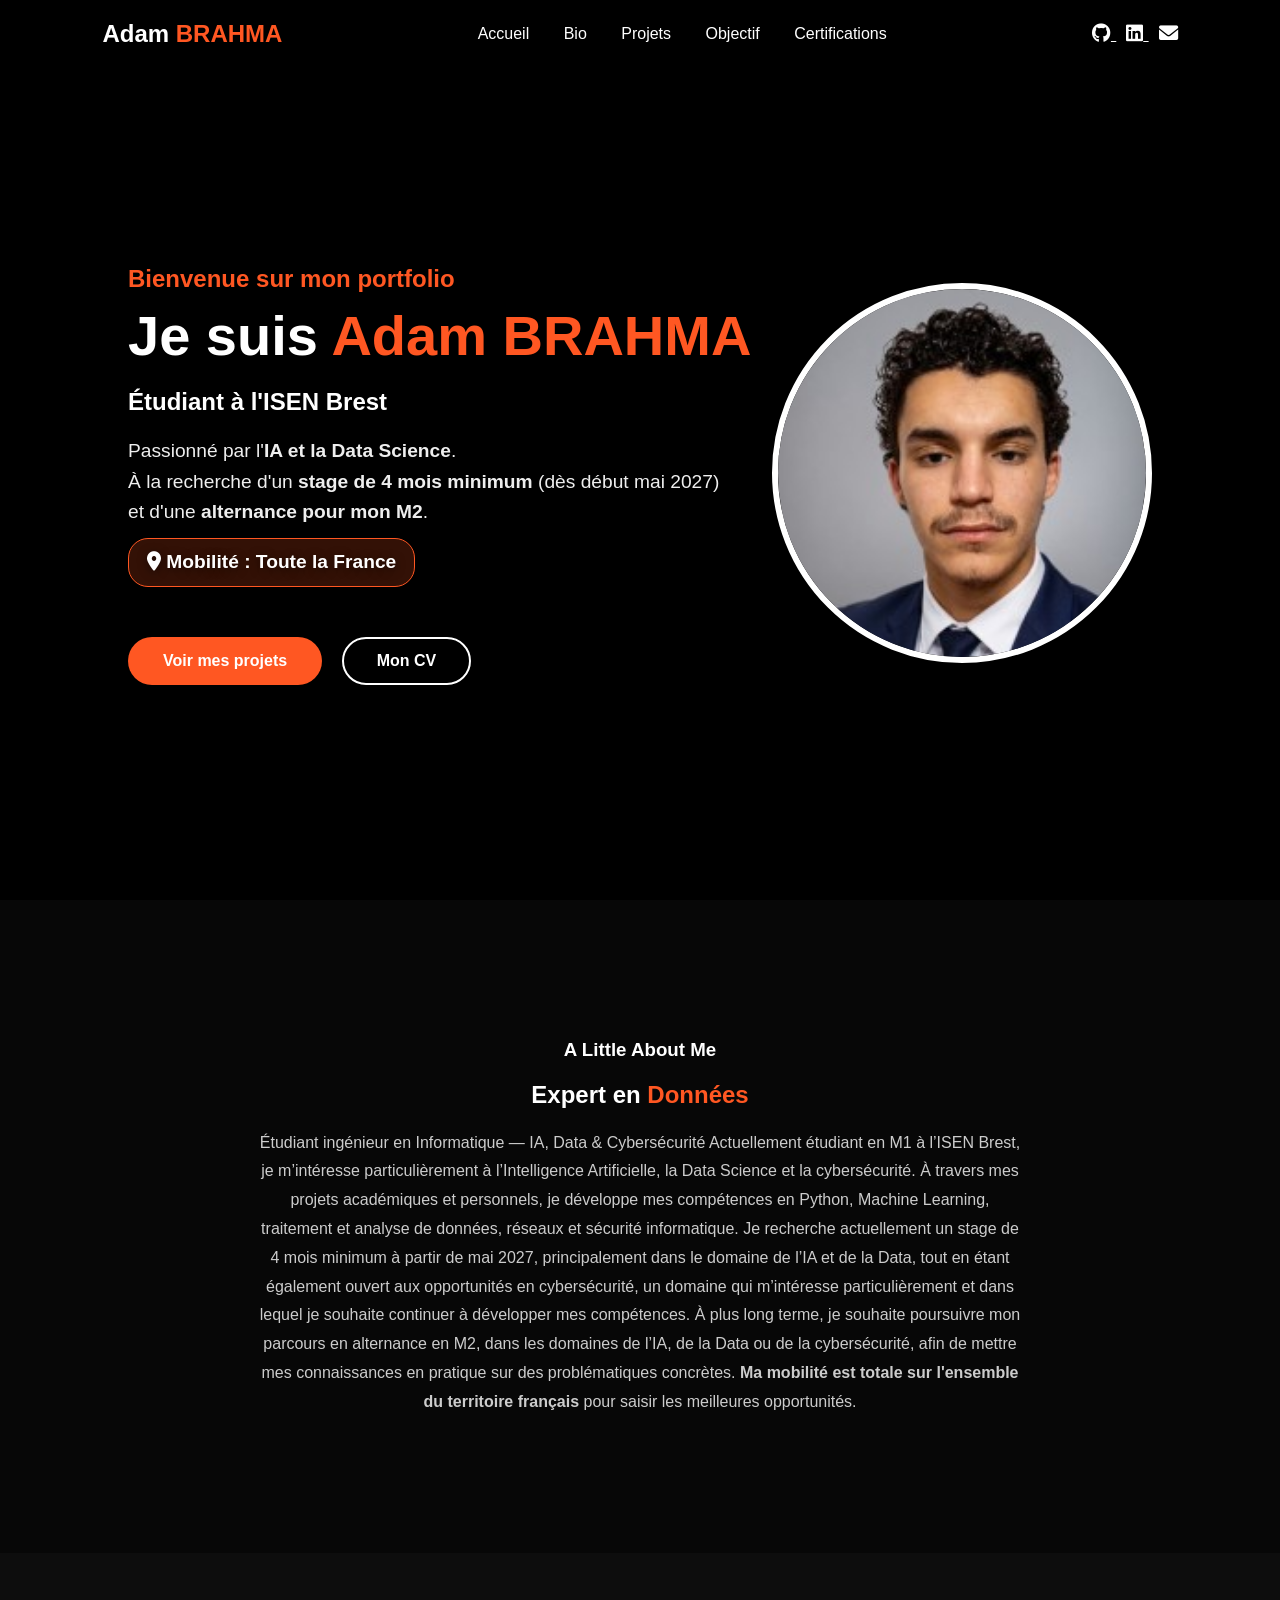
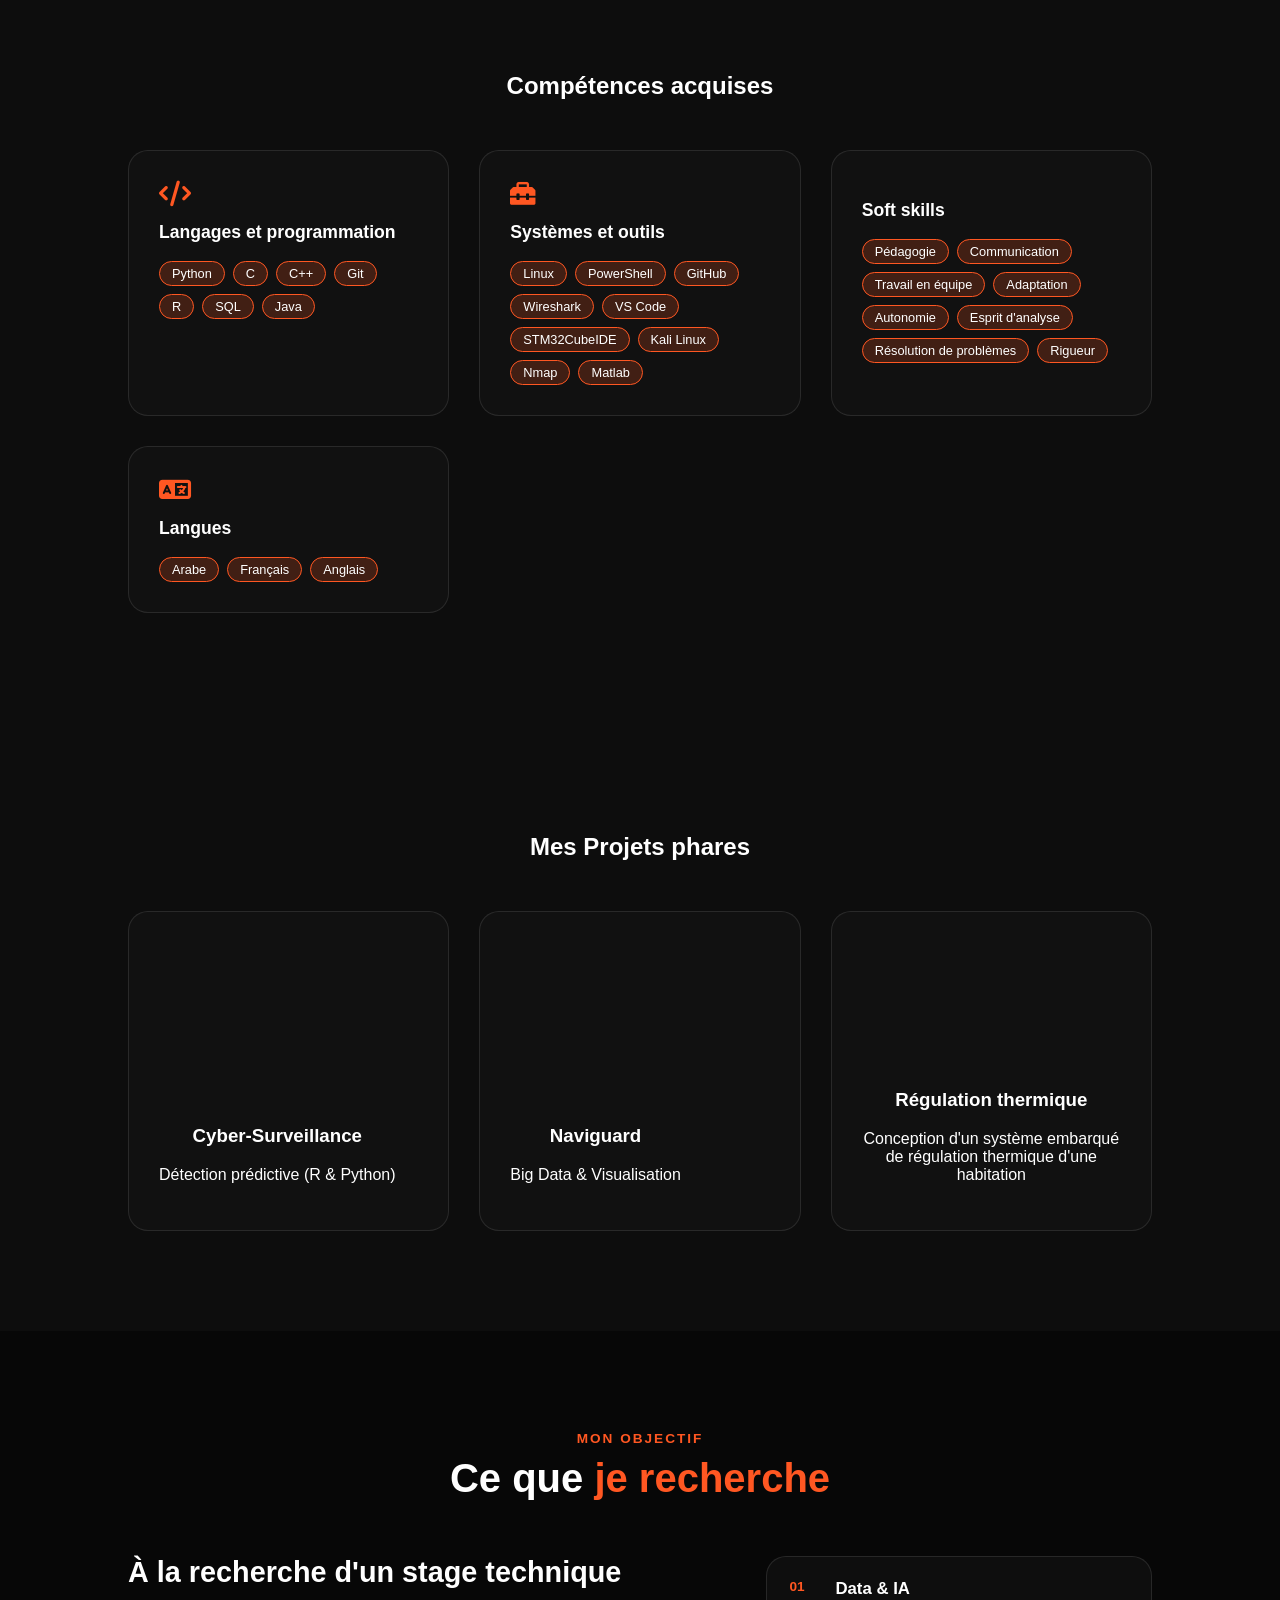
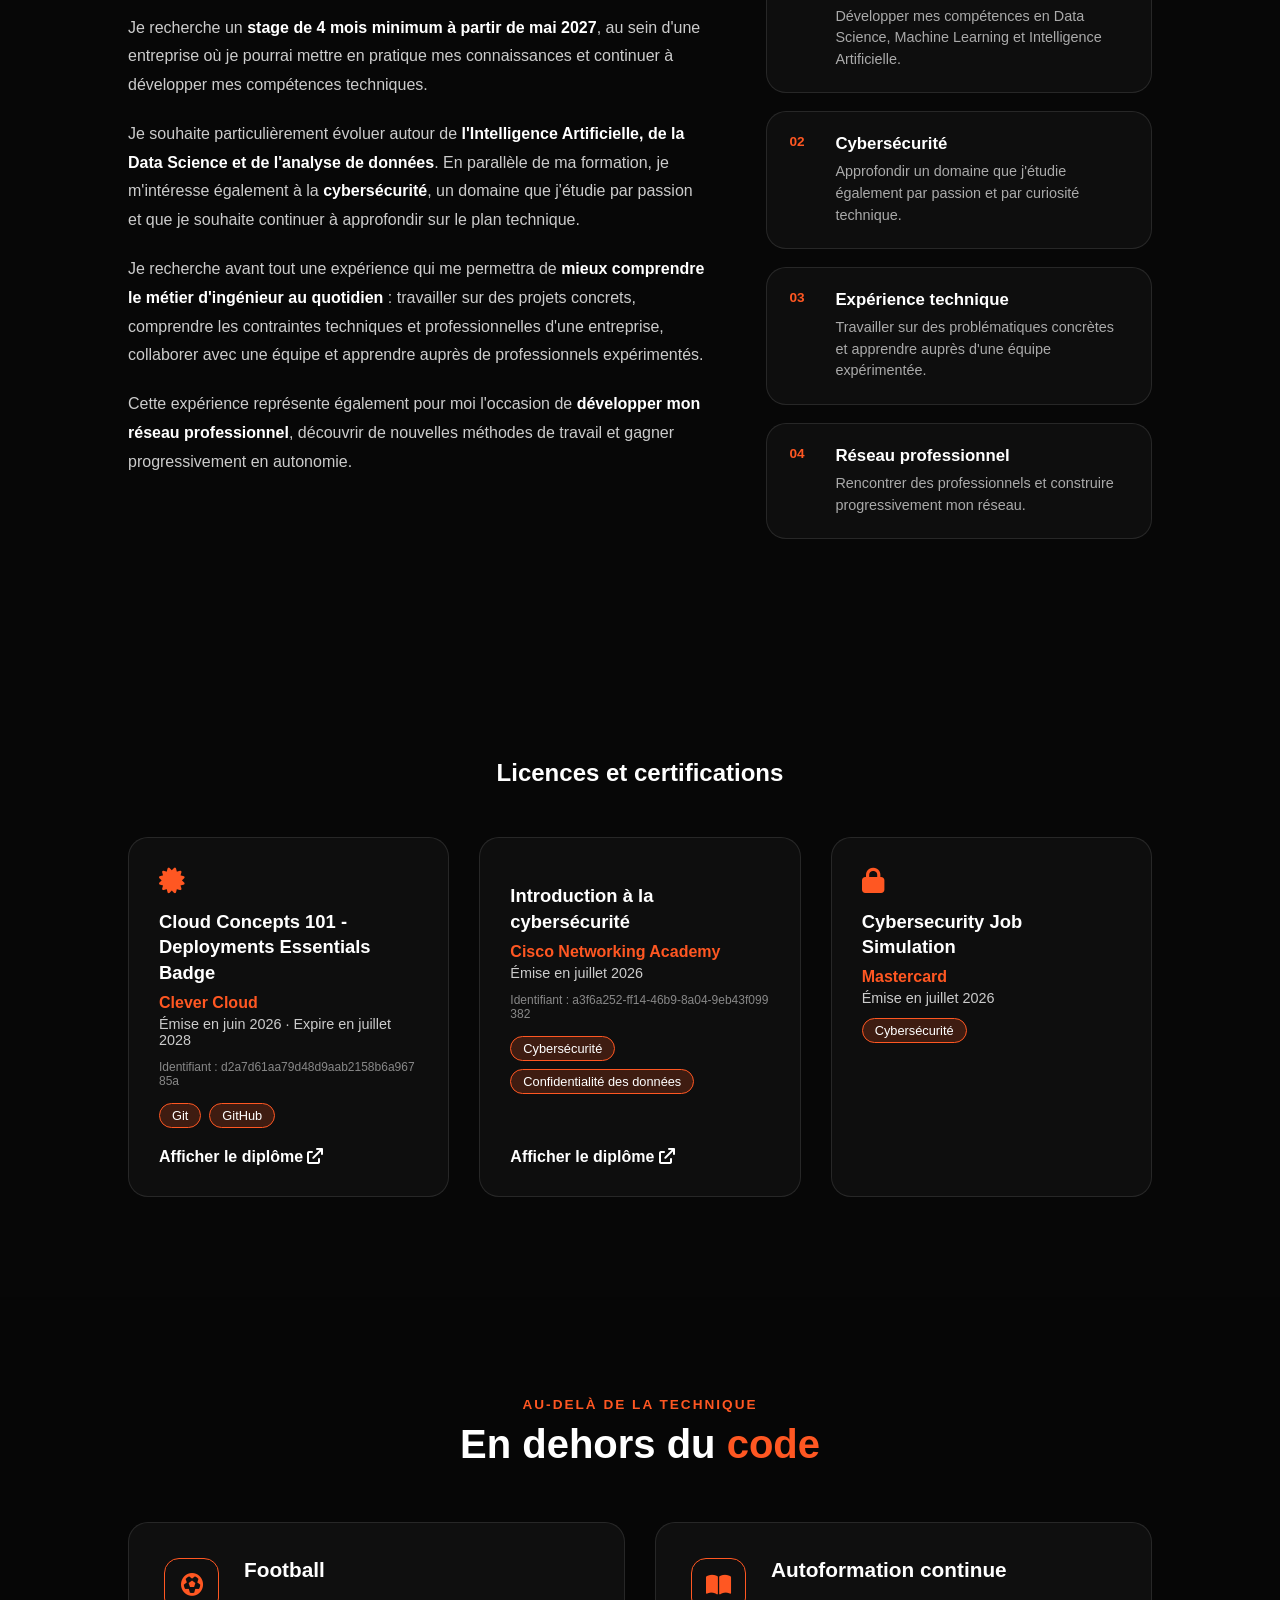
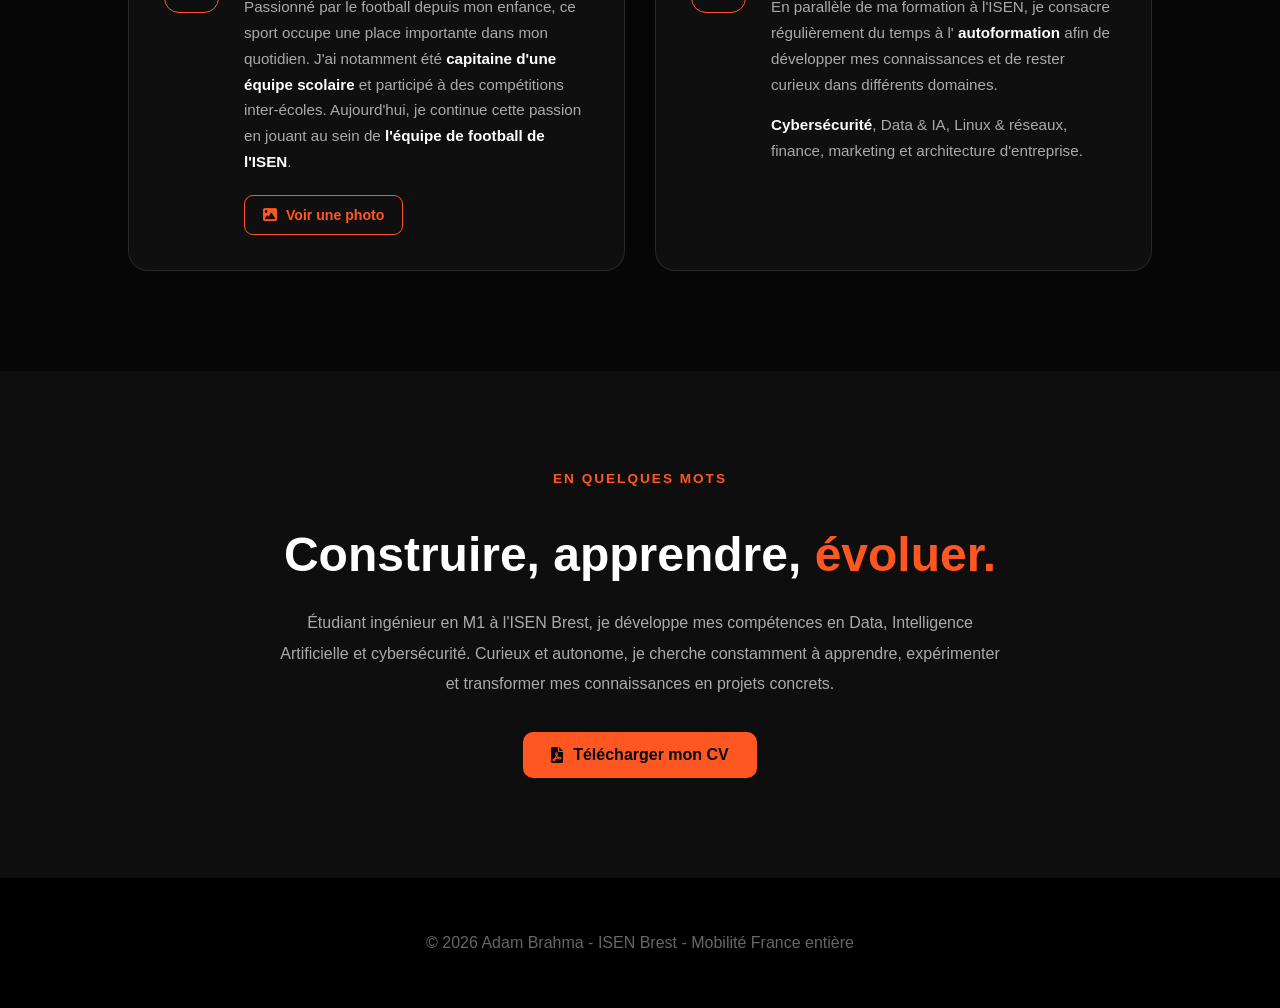
==== commit 060c801a: "Update portfolio" ====
--- a/index.html
+++ b/index.html
@@ -6,7 +6,461 @@
     <title>Portfolio IA & Data Science | Adam BRAHMA</title>
     <link rel="stylesheet" href="style.css">
     <link rel="stylesheet" href="https://cdnjs.cloudflare.com/ajax/libs/font-awesome/6.0.0/css/all.min.css">
+
+    <style>
+        /* SECTION CE QUE JE RECHERCHE */
+        .recherche-section {
+            padding: 100px 10%;
+            background: rgba(10, 10, 10, 0.7);
+            backdrop-filter: blur(10px);
+        }
+
+        .recherche-container {
+            max-width: 1200px;
+            margin: 0 auto;
+        }
+
+        .recherche-header {
+            text-align: center;
+            margin-bottom: 55px;
+        }
+
+        .recherche-label {
+            display: block;
+            color: var(--accent);
+            font-size: 0.85rem;
+            font-weight: 600;
+            letter-spacing: 2px;
+            margin-bottom: 10px;
+        }
+
+        .recherche-header h2 {
+            color: #fff;
+            font-size: 2.5rem;
+            margin: 0;
+        }
+
+        .recherche-header h2 span {
+            color: var(--accent);
+        }
+
+        .recherche-content {
+            display: grid;
+            grid-template-columns: 1.2fr 0.8fr;
+            gap: 60px;
+            align-items: start;
+        }
+
+        .recherche-main h3 {
+            color: #fff;
+            font-size: 1.8rem;
+            margin: 0 0 25px;
+        }
+
+        .recherche-main p {
+            color: #ccc;
+            line-height: 1.8;
+            font-size: 1rem;
+            margin-bottom: 20px;
+        }
+
+        .recherche-main strong {
+            color: #fff;
+        }
+
+        .recherche-side {
+            display: flex;
+            flex-direction: column;
+            gap: 18px;
+        }
+
+        .recherche-card {
+            display: flex;
+            align-items: flex-start;
+            gap: 18px;
+            padding: 22px;
+            background: rgba(20, 20, 20, 0.6);
+            border: 1px solid rgba(255, 255, 255, 0.1);
+            border-radius: 20px;
+            transition: 0.4s ease;
+        }
+
+        .recherche-card:hover {
+            transform: translateY(-5px);
+            border-color: var(--accent);
+            background: rgba(0, 0, 0, 0.8);
+        }
+
+        .recherche-icon {
+            color: var(--accent);
+            font-size: 0.85rem;
+            font-weight: 700;
+            min-width: 28px;
+        }
+
+        .recherche-card h4 {
+            color: #fff;
+            margin: 0 0 7px;
+            font-size: 1.05rem;
+        }
+
+        .recherche-card p {
+            color: #aaa;
+            margin: 0;
+            font-size: 0.9rem;
+            line-height: 1.5;
+        }
+
+        @media (max-width: 768px) {
+            .recherche-section {
+                padding: 70px 8%;
+            }
+
+            .recherche-content {
+                grid-template-columns: 1fr;
+                gap: 40px;
+            }
+
+            .recherche-header h2 {
+                font-size: 2.1rem;
+            }
+
+            .recherche-main h3 {
+                font-size: 1.5rem;
+            }
+        }
+
+
+        /* =========================================
+           AJOUT - EN DEHORS DU CODE
+           ========================================= */
+
+        .interets-section {
+            padding: 100px 10%;
+            background: rgba(8, 8, 8, 0.85);
+        }
+
+        .interets-container {
+            max-width: 1200px;
+            margin: 0 auto;
+        }
+
+        .interets-header {
+            text-align: center;
+            margin-bottom: 55px;
+        }
+
+        .interets-label {
+            display: block;
+            color: var(--accent);
+            font-size: 0.85rem;
+            font-weight: 600;
+            letter-spacing: 2px;
+            margin-bottom: 10px;
+        }
+
+        .interets-header h2 {
+            color: #fff;
+            font-size: 2.5rem;
+            margin: 0;
+        }
+
+        .interets-header h2 span {
+            color: var(--accent);
+        }
+
+        .interets-grid {
+            display: grid;
+            grid-template-columns: repeat(2, 1fr);
+            gap: 30px;
+        }
+
+        .interet-card {
+            display: flex;
+            align-items: flex-start;
+            gap: 25px;
+            padding: 35px;
+            background: rgba(20, 20, 20, 0.65);
+            border: 1px solid rgba(255, 255, 255, 0.1);
+            border-radius: 20px;
+            transition: 0.4s ease;
+        }
+
+        .interet-card:hover {
+            transform: translateY(-6px);
+            border-color: var(--accent);
+            box-shadow: 0 10px 30px rgba(0, 242, 255, 0.08);
+        }
+
+        .interet-icon {
+            min-width: 55px;
+            height: 55px;
+            display: flex;
+            align-items: center;
+            justify-content: center;
+            border: 1px solid var(--accent);
+            border-radius: 15px;
+            color: var(--accent);
+            font-size: 1.4rem;
+        }
+
+        .interet-card h3 {
+            color: #fff;
+            margin: 0 0 12px;
+            font-size: 1.3rem;
+        }
+
+        .interet-card p {
+            color: #aaa;
+            line-height: 1.7;
+            margin: 0;
+            font-size: 0.95rem;
+        }
+
+        .interet-card strong {
+            color: #fff;
+        }
+
+        .autoformation-list {
+            margin-top: 15px !important;
+        }
+
+
+        /* =========================================
+           BOUTON PHOTO
+           ========================================= */
+
+        .photo-button {
+            display: inline-flex;
+            align-items: center;
+            gap: 9px;
+            margin-top: 20px;
+            padding: 11px 18px;
+            border: 1px solid var(--accent);
+            border-radius: 9px;
+            background: transparent;
+            color: var(--accent);
+            font-size: 0.88rem;
+            font-weight: 600;
+            cursor: pointer;
+            transition: 0.3s ease;
+        }
+
+        .photo-button:hover {
+            background: var(--accent);
+            color: #080808;
+            transform: translateY(-2px);
+        }
+
+
+        /* =========================================
+           POPUP PHOTO
+           ========================================= */
+
+        .photo-modal {
+            position: fixed;
+            inset: 0;
+            z-index: 2000;
+            display: flex;
+            align-items: center;
+            justify-content: center;
+            padding: 30px;
+            background: rgba(0, 0, 0, 0.88);
+            backdrop-filter: blur(8px);
+            opacity: 0;
+            visibility: hidden;
+            transition: 0.3s ease;
+        }
+
+        .photo-modal.active {
+            opacity: 1;
+            visibility: visible;
+        }
+
+        .photo-modal-content {
+            position: relative;
+            max-width: 950px;
+            width: 100%;
+            padding: 20px;
+            background: #111;
+            border: 1px solid rgba(255, 255, 255, 0.12);
+            border-radius: 18px;
+            box-shadow: 0 25px 80px rgba(0, 0, 0, 0.6);
+            transform: scale(0.92);
+            transition: 0.3s ease;
+        }
+
+        .photo-modal.active .photo-modal-content {
+            transform: scale(1);
+        }
+
+        .photo-modal-content img {
+            width: 100%;
+            max-height: 75vh;
+            object-fit: contain;
+            border-radius: 10px;
+        }
+
+        .photo-modal-content p {
+            margin-top: 15px;
+            text-align: center;
+            color: #aaa;
+            font-size: 0.9rem;
+        }
+
+        .photo-close {
+            position: absolute;
+            top: 12px;
+            right: 12px;
+            width: 38px;
+            height: 38px;
+            display: flex;
+            align-items: center;
+            justify-content: center;
+            border: none;
+            border-radius: 50%;
+            background: rgba(0, 0, 0, 0.75);
+            color: #fff;
+            font-size: 1rem;
+            cursor: pointer;
+            z-index: 5;
+            transition: 0.3s ease;
+        }
+
+        .photo-close:hover {
+            background: var(--accent);
+            color: #080808;
+        }
+
+
+        /* =========================================
+           L'ESSENTIEL
+           ========================================= */
+
+        .essentiel-section {
+            padding: 100px 10%;
+            background: rgba(15, 15, 15, 0.95);
+            text-align: center;
+        }
+
+        .essentiel-container {
+            max-width: 850px;
+            margin: 0 auto;
+        }
+
+        .essentiel-label {
+            display: block;
+            color: var(--accent);
+            font-size: 0.85rem;
+            font-weight: 600;
+            letter-spacing: 2px;
+            margin-bottom: 12px;
+        }
+
+        .essentiel-container h2 {
+            color: #fff;
+            font-size: clamp(2rem, 4vw, 3rem);
+            line-height: 1.2;
+            margin-bottom: 25px;
+        }
+
+        .essentiel-container h2 span {
+            color: var(--accent);
+        }
+
+        .essentiel-container > p {
+            max-width: 720px;
+            margin: 0 auto 32px;
+            color: #aaa;
+            font-size: 1rem;
+            line-height: 1.9;
+        }
+
+        .essentiel-section .cv-button {
+            display: inline-flex;
+            align-items: center;
+            justify-content: center;
+            gap: 10px;
+            padding: 14px 28px;
+            background: var(--accent);
+            color: #080808;
+            text-decoration: none;
+            font-weight: 700;
+            border-radius: 10px;
+            transition: 0.3s ease;
+        }
+
+        .essentiel-section .cv-button:hover {
+            transform: translateY(-3px);
+            box-shadow: 0 10px 30px rgba(0, 242, 255, 0.2);
+        }
+
+
+        /* =========================================
+           RESPONSIVE - AJOUT
+           ========================================= */
+
+        @media (max-width: 768px) {
+
+            .interets-section {
+                padding: 70px 8%;
+            }
+
+            .interets-grid {
+                grid-template-columns: 1fr;
+            }
+
+            .interets-header h2 {
+                font-size: 2.1rem;
+            }
+
+            .interet-card {
+                padding: 25px;
+            }
+
+            .photo-modal {
+                padding: 15px;
+            }
+
+            .photo-modal-content {
+                padding: 12px;
+            }
+
+            .photo-modal-content img {
+                max-height: 70vh;
+            }
+
+            .essentiel-section {
+                padding: 75px 8%;
+            }
+
+            .essentiel-container h2 {
+                font-size: 2.1rem;
+            }
+
+            .essentiel-container > p {
+                font-size: 0.95rem;
+            }
+
+            .essentiel-section .cv-button {
+                width: 100%;
+                max-width: 300px;
+            }
+        }
+
+        @media (max-width: 480px) {
+
+            .interet-card {
+                flex-direction: column;
+            }
+
+            .interet-icon {
+                min-width: 50px;
+            }
+        }
+    </style>
 </head>
+
 <body>
 
     <div class="video-background">
@@ -17,35 +471,59 @@
 
     <header>
         <div class="logo">Adam <span>BRAHMA</span></div>
+
         <nav>
             <a href="#home">Accueil</a>
             <a href="#about">Bio</a>
             <a href="#projects">Projets</a>
+            <a href="#recherche">Objectif</a>
             <a href="#certifications">Certifications</a>
         </nav>
+
         <div class="social-links">
-            <a href="https://github.com/adambrh-tech" target="_blank"><i class="fab fa-github"></i></a>
-            <a href="https://linkedin.com/in/adam-brahma-3b2aa9345" target="_blank"><i class="fab fa-linkedin"></i></a>
-            <a href="mailto:adam.brahma@isen-ouest.yncrea.fr"><i class="fas fa-envelope"></i></a>
+            <a href="https://github.com/adambrh-tech" target="_blank">
+                <i class="fab fa-github"></i>
+            </a>
+
+            <a href="https://linkedin.com/in/adam-brahma-3b2aa9345" target="_blank">
+                <i class="fab fa-linkedin"></i>
+            </a>
+
+            <a href="mailto:adam.brahma@isen-ouest.yncrea.fr">
+                <i class="fas fa-envelope"></i>
+            </a>
         </div>
     </header>
 
     <section id="home" class="hero-light">
         <div class="content">
             <h3>Bienvenue sur mon portfolio</h3>
+
             <h1>Je suis <span>Adam BRAHMA</span></h1>
+
             <h2>Étudiant à l'ISEN Brest</h2>
+
             <p class="subtitle">
                 Passionné par l'<strong>IA et la Data Science</strong>.<br>
                 À la recherche d'un <strong>stage de 4 mois minimum</strong> (dès début mai 2027)<br>
                 et d'une <strong>alternance pour mon M2</strong>.<br>
-                <span class="mobility"><i class="fas fa-map-marker-alt"></i> Mobilité : Toute la France</span>
+
+                <span class="mobility">
+                    <i class="fas fa-map-marker-alt"></i>
+                    Mobilité : Toute la France
+                </span>
             </p>
+
             <div class="hero-footer">
                 <a href="#projects" class="btn-primary">Voir mes projets</a>
-                <a href="assets/CV_adam_brahma_.pdf" class="btn-secondary" target="_blank">Mon CV</a>
+                <a href="assets/CV_adam_brahma_ stageM1.pdf"
+                   class="btn-secondary"
+                   target="_blank">
+                    Mon CV
+                </a>
             </div>
         </div>
+
         <div class="image-container">
             <img src="assets/Photo.jpg" alt="Adam Brahma">
         </div>
@@ -53,31 +531,40 @@
 
     <section id="about" class="hero-dark">
         <div class="content full-width">
+
             <h3>A Little <span>About Me</span></h3>
+
             <h1>Expert en <span>Données</span></h1>
+
             <p>
                 Étudiant ingénieur en Informatique — IA, Data & Cybersécurité
 
-Actuellement étudiant en M1 à l’ISEN Brest, je m’intéresse particulièrement à l’Intelligence Artificielle, la Data Science et la cybersécurité. À travers mes projets académiques et personnels, je développe mes compétences en Python, Machine Learning, traitement et analyse de données, réseaux et sécurité informatique.
-
-
-Je recherche actuellement un stage de 4 mois minimum à partir de mai 2027, principalement dans le domaine de l’IA et de la Data, tout en étant également ouvert aux opportunités en cybersécurité, un domaine qui m’intéresse particulièrement et dans lequel je souhaite continuer à développer mes compétences.
-
-
-À plus long terme, je souhaite poursuivre mon parcours en alternance en M2, dans les domaines de l’IA, de la Data ou de la cybersécurité, afin de mettre mes connaissances en pratique sur des problématiques concrètes.
-
-                <strong>Ma mobilité est totale sur l'ensemble du territoire français</strong> pour saisir les meilleures opportunités.
+                Actuellement étudiant en M1 à l’ISEN Brest, je m’intéresse particulièrement à l’Intelligence Artificielle, la Data Science et la cybersécurité. À travers mes projets académiques et personnels, je développe mes compétences en Python, Machine Learning, traitement et analyse de données, réseaux et sécurité informatique.
+
+
+                Je recherche actuellement un stage de 4 mois minimum à partir de mai 2027, principalement dans le domaine de l’IA et de la Data, tout en étant également ouvert aux opportunités en cybersécurité, un domaine qui m’intéresse particulièrement et dans lequel je souhaite continuer à développer mes compétences.
+
+
+                À plus long terme, je souhaite poursuivre mon parcours en alternance en M2, dans les domaines de l’IA, de la Data ou de la cybersécurité, afin de mettre mes connaissances en pratique sur des problématiques concrètes.
+
+                <strong>
+                    Ma mobilité est totale sur l'ensemble du territoire français
+                </strong>
+                pour saisir les meilleures opportunités.
             </p>
         </div>
     </section>
 
     <section id="skills" class="skills-section">
+
         <h2>Compétences <span>acquises</span></h2>
+
         <div class="skills-grid">
 
             <div class="skill-card">
                 <i class="fas fa-code skill-icon"></i>
                 <h3>Langages et programmation</h3>
+
                 <div class="skill-tags">
                     <span>Python</span>
                     <span>C</span>
@@ -92,6 +579,7 @@
             <div class="skill-card">
                 <i class="fas fa-toolbox skill-icon"></i>
                 <h3>Systèmes et outils</h3>
+
                 <div class="skill-tags">
                     <span>Linux</span>
                     <span>PowerShell</span>
@@ -108,6 +596,7 @@
             <div class="skill-card">
                 <i class="fas fa-people-group skill-icon"></i>
                 <h3>Soft skills</h3>
+
                 <div class="skill-tags">
                     <span>Pédagogie</span>
                     <span>Communication</span>
@@ -123,6 +612,7 @@
             <div class="skill-card">
                 <i class="fas fa-language skill-icon"></i>
                 <h3>Langues</h3>
+
                 <div class="skill-tags">
                     <span>Arabe</span>
                     <span>Français</span>
@@ -134,84 +624,403 @@
     </section>
 
     <section id="projects" class="projects-section">
-    <h2>Mes <span>Projets</span> phares</h2>
-    <div class="projects-grid">
-
-        <a href="Projects/cyber-surveillance.html" class="project-card">
-            <div class="project-info">
-                <h3>Cyber-Surveillance</h3>
-                <p>Détection prédictive (R & Python)</p>
-            </div>
-        </a>
-
-        <a href="Projects/Naviguard.html" class="project-card">
-            <div class="project-info">
-                <h3>Naviguard</h3>
-                <p>Big Data & Visualisation</p>
-            </div>
-        </a>
-
-        <a href="Projects/regulation-thermique.html" class="project-card">
-            <div class="project-info">
-                <h3>Régulation thermique</h3>
-                <p>Conception d'un système embarqué de régulation thermique d'une habitation</p>
-            </div>
-        </a>
+
+        <h2>Mes <span>Projets</span> phares</h2>
+
+        <div class="projects-grid">
+
+            <a href="Projects/cyber-surveillance.html" class="project-card">
+                <div class="project-info">
+                    <h3>Cyber-Surveillance</h3>
+                    <p>Détection prédictive (R & Python)</p>
+                </div>
+            </a>
+
+            <a href="Projects/Naviguard.html" class="project-card">
+                <div class="project-info">
+                    <h3>Naviguard</h3>
+                    <p>Big Data & Visualisation</p>
+                </div>
+            </a>
+
+            <a href="Projects/regulation-thermique.html" class="project-card">
+                <div class="project-info">
+                    <h3>Régulation thermique</h3>
+                    <p>
+                        Conception d'un système embarqué de régulation
+                        thermique d'une habitation
+                    </p>
+                </div>
+            </a>
+
         </div>
     </section>
 
+    <section id="recherche" class="recherche-section">
+
+        <div class="recherche-container">
+
+            <div class="recherche-header">
+                <span class="recherche-label">MON OBJECTIF</span>
+
+                <h2>
+                    Ce que <span>je recherche</span>
+                </h2>
+            </div>
+
+            <div class="recherche-content">
+
+                <div class="recherche-main">
+
+                    <h3>À la recherche d'un stage technique</h3>
+
+                    <p>
+                        Je recherche un
+                        <strong>stage de 4 mois minimum à partir de mai 2027</strong>,
+                        au sein d'une entreprise où je pourrai mettre en pratique
+                        mes connaissances et continuer à développer mes compétences
+                        techniques.
+                    </p>
+
+                    <p>
+                        Je souhaite particulièrement évoluer autour de
+                        <strong>l'Intelligence Artificielle, de la Data Science et
+                        de l'analyse de données</strong>. En parallèle de ma formation,
+                        je m'intéresse également à la
+                        <strong>cybersécurité</strong>, un domaine que j'étudie
+                        par passion et que je souhaite continuer à approfondir
+                        sur le plan technique.
+                    </p>
+
+                    <p>
+                        Je recherche avant tout une expérience qui me permettra de
+                        <strong>mieux comprendre le métier d'ingénieur au quotidien</strong> :
+                        travailler sur des projets concrets, comprendre les contraintes
+                        techniques et professionnelles d'une entreprise, collaborer
+                        avec une équipe et apprendre auprès de professionnels
+                        expérimentés.
+                    </p>
+
+                    <p>
+                        Cette expérience représente également pour moi l'occasion de
+                        <strong>développer mon réseau professionnel</strong>, découvrir
+                        de nouvelles méthodes de travail et gagner progressivement
+                        en autonomie.
+                    </p>
+
+                </div>
+
+                <div class="recherche-side">
+
+                    <div class="recherche-card">
+                        <span class="recherche-icon">01</span>
+
+                        <div>
+                            <h4>Data & IA</h4>
+                            <p>
+                                Développer mes compétences en Data Science,
+                                Machine Learning et Intelligence Artificielle.
+                            </p>
+                        </div>
+                    </div>
+
+                    <div class="recherche-card">
+                        <span class="recherche-icon">02</span>
+
+                        <div>
+                            <h4>Cybersécurité</h4>
+                            <p>
+                                Approfondir un domaine que j'étudie également
+                                par passion et par curiosité technique.
+                            </p>
+                        </div>
+                    </div>
+
+                    <div class="recherche-card">
+                        <span class="recherche-icon">03</span>
+
+                        <div>
+                            <h4>Expérience technique</h4>
+                            <p>
+                                Travailler sur des problématiques concrètes
+                                et apprendre auprès d'une équipe expérimentée.
+                            </p>
+                        </div>
+                    </div>
+
+                    <div class="recherche-card">
+                        <span class="recherche-icon">04</span>
+
+                        <div>
+                            <h4>Réseau professionnel</h4>
+                            <p>
+                                Rencontrer des professionnels et construire
+                                progressivement mon réseau.
+                            </p>
+                        </div>
+                    </div>
+
+                </div>
+
+            </div>
+        </div>
+    </section>
+
     <section id="certifications" class="certs-section">
+
         <h2>Licences et <span>certifications</span></h2>
+
         <div class="certs-grid">
 
             <article class="cert-card">
                 <i class="fas fa-certificate cert-icon"></i>
-                <h3>Cloud Concepts 101 - Deployments Essentials Badge</h3>
+
+                <h3>
+                    Cloud Concepts 101 - Deployments Essentials Badge
+                </h3>
+
                 <p class="cert-issuer">Clever Cloud</p>
-                <p class="cert-date">Émise en juin 2026 · Expire en juillet 2028</p>
-                <p class="cert-id">Identifiant : d2a7d61aa79d48d9aab2158b6a96785a</p>
+
+                <p class="cert-date">
+                    Émise en juin 2026 · Expire en juillet 2028
+                </p>
+
+                <p class="cert-id">
+                    Identifiant : d2a7d61aa79d48d9aab2158b6a96785a
+                </p>
+
                 <div class="cert-skills">
                     <span>Git</span>
                     <span>GitHub</span>
                 </div>
-                <a href="https://certopus.com/c/d2a7d61aa79d48d9aab2158b6a96785a" target="_blank" rel="noopener noreferrer" class="cert-link">
-                    Afficher le diplôme <i class="fas fa-arrow-up-right-from-square"></i>
+
+                <a href="https://certopus.com/c/d2a7d61aa79d48d9aab2158b6a96785a"
+                   target="_blank"
+                   rel="noopener noreferrer"
+                   class="cert-link">
+                    Afficher le diplôme
+                    <i class="fas fa-arrow-up-right-from-square"></i>
                 </a>
             </article>
 
             <article class="cert-card">
+
                 <i class="fas fa-shield-halved cert-icon"></i>
+
                 <h3>Introduction à la cybersécurité</h3>
-                <p class="cert-issuer">Cisco Networking Academy</p>
-                <p class="cert-date">Émise en juillet 2026</p>
-                <p class="cert-id">Identifiant : a3f6a252-ff14-46b9-8a04-9eb43f099382</p>
+
+                <p class="cert-issuer">
+                    Cisco Networking Academy
+                </p>
+
+                <p class="cert-date">
+                    Émise en juillet 2026
+                </p>
+
+                <p class="cert-id">
+                    Identifiant : a3f6a252-ff14-46b9-8a04-9eb43f099382
+                </p>
+
                 <div class="cert-skills">
                     <span>Cybersécurité</span>
                     <span>Confidentialité des données</span>
                 </div>
-                <a href="https://www.linkedin.com/in/adam-brahma-3b2aa9345/overlay/Certifications/872453897/treasury/?profileId=ACoAAFZ7MPYBOc1qS8oKoxhrU6Ia5RB9ndQwZ1I" target="_blank" rel="noopener noreferrer" class="cert-link">
-                    Afficher le diplôme <i class="fas fa-arrow-up-right-from-square"></i>
+
+                <a href="https://www.linkedin.com/in/adam-brahma-3b2aa9345/overlay/Certifications/872453897/treasury/?profileId=ACoAAFZ7MPYBOc1qS8oKoxhrU6Ia5RB9ndQwZ1I"
+                   target="_blank"
+                   rel="noopener noreferrer"
+                   class="cert-link">
+                    Afficher le diplôme
+                    <i class="fas fa-arrow-up-right-from-square"></i>
                 </a>
             </article>
 
             <article class="cert-card">
+
                 <i class="fas fa-lock cert-icon"></i>
+
                 <h3>Cybersecurity Job Simulation</h3>
+
                 <p class="cert-issuer">Mastercard</p>
-                <p class="cert-date">Émise en juillet 2026</p>
+
+                <p class="cert-date">
+                    Émise en juillet 2026
+                </p>
+
                 <div class="cert-skills">
                     <span>Cybersécurité</span>
                 </div>
+
             </article>
 
         </div>
     </section>
 
+
+    <!-- =========================================
+         EN DEHORS DU CODE
+         ========================================= -->
+
+    <section id="interets" class="interets-section">
+
+        <div class="interets-container">
+
+            <div class="interets-header">
+                <span class="interets-label">AU-DELÀ DE LA TECHNIQUE</span>
+                <h2>En dehors du <span>code</span></h2>
+            </div>
+
+            <div class="interets-grid">
+
+                <div class="interet-card">
+
+                    <div class="interet-icon">
+                        <i class="fas fa-futbol"></i>
+                    </div>
+
+                    <div>
+                        <h3>Football</h3>
+
+                        <p>
+                            Passionné par le football depuis mon enfance,
+                            ce sport occupe une place importante dans mon quotidien.
+                            J'ai notamment été
+                            <strong>capitaine d'une équipe scolaire</strong>
+                            et participé à des compétitions inter-écoles.
+                            Aujourd'hui, je continue cette passion en jouant au sein de
+                            <strong>l'équipe de football de l'ISEN</strong>.
+                        </p>
+
+                        <button class="photo-button" onclick="openFootballPhoto()">
+                            <i class="fas fa-image"></i>
+                            Voir une photo
+                        </button>
+                    </div>
+
+                </div>
+
+                <div class="interet-card">
+
+                    <div class="interet-icon">
+                        <i class="fas fa-book-open"></i>
+                    </div>
+
+                    <div>
+                        <h3>Autoformation continue</h3>
+
+                        <p>
+                            En parallèle de ma formation à l'ISEN, je consacre
+                            régulièrement du temps à l'
+                            <strong>autoformation</strong>
+                            afin de développer mes connaissances et de rester
+                            curieux dans différents domaines.
+                        </p>
+
+                        <p class="autoformation-list">
+                            <strong>Cybersécurité</strong>,
+                            Data & IA,
+                            Linux & réseaux,
+                            finance,
+                            marketing
+                            et architecture d'entreprise.
+                        </p>
+
+                    </div>
+
+                </div>
+
+            </div>
+
+        </div>
+
+    </section>
+
+
+    <!-- =========================================
+         POPUP PHOTO FOOTBALL
+         ========================================= -->
+
+    <div id="footballPhotoModal" class="photo-modal">
+
+        <div class="photo-modal-content">
+
+            <button class="photo-close" onclick="closeFootballPhoto()">
+                <i class="fas fa-times"></i>
+            </button>
+
+            <img
+                src="assets/equipe_isen.jpg"
+                alt="Équipe de football de l'ISEN"
+            >
+
+            <p>Équipe de football de l'ISEN</p>
+
+        </div>
+
+    </div>
+
+
+    <!-- =========================================
+         L'ESSENTIEL
+         ========================================= -->
+
+    <section id="essentiel" class="essentiel-section">
+
+        <div class="essentiel-container">
+
+            <span class="essentiel-label">EN QUELQUES MOTS</span>
+
+            <h2>
+                Construire, apprendre,
+                <span>évoluer.</span>
+            </h2>
+
+            <p>
+                Étudiant ingénieur en M1 à l'ISEN Brest, je développe mes
+                compétences en Data, Intelligence Artificielle et cybersécurité.
+                Curieux et autonome, je cherche constamment à apprendre,
+                expérimenter et transformer mes connaissances en projets concrets.
+            </p>
+
+            <a href="assets/CV_adam_brahma_ stageM1.pdf"
+               class="cv-button"
+               target="_blank">
+                <i class="fas fa-file-pdf"></i>
+                Télécharger mon CV
+            </a>
+
+        </div>
+
+    </section>
+
+
     <footer>
-        <p>&copy; 2026 Adam Brahma - ISEN Brest - Mobilité France entière</p>
+        <p>
+            &copy; 2026 Adam Brahma - ISEN Brest - Mobilité France entière
+        </p>
     </footer>
 
+    <script>
+        function openFootballPhoto() {
+            document.getElementById("footballPhotoModal").classList.add("active");
+        }
+
+        function closeFootballPhoto() {
+            document.getElementById("footballPhotoModal").classList.remove("active");
+        }
+
+        window.addEventListener("click", function(event) {
+            const modal = document.getElementById("footballPhotoModal");
+
+            if (event.target === modal) {
+                closeFootballPhoto();
+            }
+        });
+    </script>
+
     <script data-goatcounter="https://adam-brahma.goatcounter.com/count"
-        async src="//gc.zgo.at/count.js"></script>
+            async
+            src="//gc.zgo.at/count.js"></script>
+
 </body>
 </html>
--- a/style.css
+++ b/style.css
@@ -412,4 +412,266 @@
         transform: none;
         transition: none;
     }
+}
+/* =========================================
+   BOUTON PHOTO FOOTBALL
+   ========================================= */
+
+.photo-button {
+    display: inline-flex;
+    align-items: center;
+    gap: 9px;
+    margin-top: 20px;
+    padding: 11px 18px;
+    border: 1px solid var(--accent);
+    border-radius: 9px;
+    background: transparent;
+    color: var(--accent);
+    font-size: 0.88rem;
+    font-weight: 600;
+    cursor: pointer;
+    transition: 0.3s ease;
+}
+
+.photo-button:hover {
+    background: var(--accent);
+    color: #080808;
+    transform: translateY(-2px);
+}
+
+
+/* =========================================
+   TEXTE AUTOFORMATION
+   ========================================= */
+
+.autoformation-list {
+    margin-top: 15px !important;
+}
+
+
+/* =========================================
+   POPUP PHOTO
+   ========================================= */
+
+.photo-modal {
+    position: fixed;
+    inset: 0;
+    z-index: 2000;
+
+    display: flex;
+    align-items: center;
+    justify-content: center;
+
+    padding: 30px;
+
+    background: rgba(0, 0, 0, 0.88);
+    backdrop-filter: blur(8px);
+
+    opacity: 0;
+    visibility: hidden;
+
+    transition: 0.3s ease;
+}
+
+.photo-modal.active {
+    opacity: 1;
+    visibility: visible;
+}
+
+.photo-modal-content {
+    position: relative;
+
+    max-width: 950px;
+    width: 100%;
+
+    padding: 20px;
+
+    background: #111;
+    border: 1px solid rgba(255, 255, 255, 0.12);
+    border-radius: 18px;
+
+    box-shadow: 0 25px 80px rgba(0, 0, 0, 0.6);
+
+    transform: scale(0.92);
+    transition: 0.3s ease;
+}
+
+.photo-modal.active .photo-modal-content {
+    transform: scale(1);
+}
+
+.photo-modal-content img {
+    width: 100%;
+    max-height: 75vh;
+
+    object-fit: contain;
+
+    border-radius: 10px;
+}
+
+.photo-modal-content p {
+    margin-top: 15px;
+
+    text-align: center;
+
+    color: #aaa;
+    font-size: 0.9rem;
+}
+
+.photo-close {
+    position: absolute;
+
+    top: 12px;
+    right: 12px;
+
+    width: 38px;
+    height: 38px;
+
+    display: flex;
+    align-items: center;
+    justify-content: center;
+
+    border: none;
+    border-radius: 50%;
+
+    background: rgba(0, 0, 0, 0.75);
+    color: #fff;
+
+    font-size: 1rem;
+
+    cursor: pointer;
+    z-index: 5;
+
+    transition: 0.3s ease;
+}
+
+.photo-close:hover {
+    background: var(--accent);
+    color: #080808;
+}
+
+
+/* =========================================
+   L'ESSENTIEL
+   ========================================= */
+
+.essentiel-section {
+    padding: 100px 10%;
+
+    background:
+        linear-gradient(
+            180deg,
+            rgba(15, 15, 15, 0.95),
+            rgba(8, 8, 8, 1)
+        );
+
+    text-align: center;
+}
+
+.essentiel-container {
+    max-width: 850px;
+    margin: 0 auto;
+}
+
+.essentiel-label {
+    display: block;
+
+    color: var(--accent);
+
+    font-size: 0.85rem;
+    font-weight: 600;
+
+    letter-spacing: 2px;
+
+    margin-bottom: 12px;
+}
+
+.essentiel-container h2 {
+    color: #fff;
+
+    font-size: clamp(2rem, 4vw, 3rem);
+
+    line-height: 1.2;
+
+    margin-bottom: 25px;
+}
+
+.essentiel-container h2 span {
+    color: var(--accent);
+}
+
+.essentiel-container > p {
+    max-width: 720px;
+
+    margin: 0 auto 32px;
+
+    color: #aaa;
+
+    font-size: 1rem;
+    line-height: 1.9;
+}
+
+.essentiel-section .cv-button {
+    display: inline-flex;
+    align-items: center;
+    justify-content: center;
+
+    gap: 10px;
+
+    padding: 14px 28px;
+
+    background: var(--accent);
+    color: #080808;
+
+    text-decoration: none;
+
+    font-weight: 700;
+
+    border-radius: 10px;
+
+    transition: 0.3s ease;
+}
+
+.essentiel-section .cv-button:hover {
+    transform: translateY(-3px);
+
+    box-shadow:
+        0 10px 30px rgba(0, 242, 255, 0.2);
+}
+
+
+/* =========================================
+   RESPONSIVE
+   ========================================= */
+
+@media (max-width: 768px) {
+
+    .photo-modal {
+        padding: 15px;
+    }
+
+    .photo-modal-content {
+        padding: 12px;
+    }
+
+    .photo-modal-content img {
+        max-height: 70vh;
+    }
+
+    .essentiel-section {
+        padding: 75px 8%;
+    }
+
+    .essentiel-container h2 {
+        font-size: 2.1rem;
+    }
+
+    .essentiel-container > p {
+        font-size: 0.95rem;
+    }
+
+    .essentiel-section .cv-button {
+        width: 100%;
+        max-width: 300px;
+    }
 }
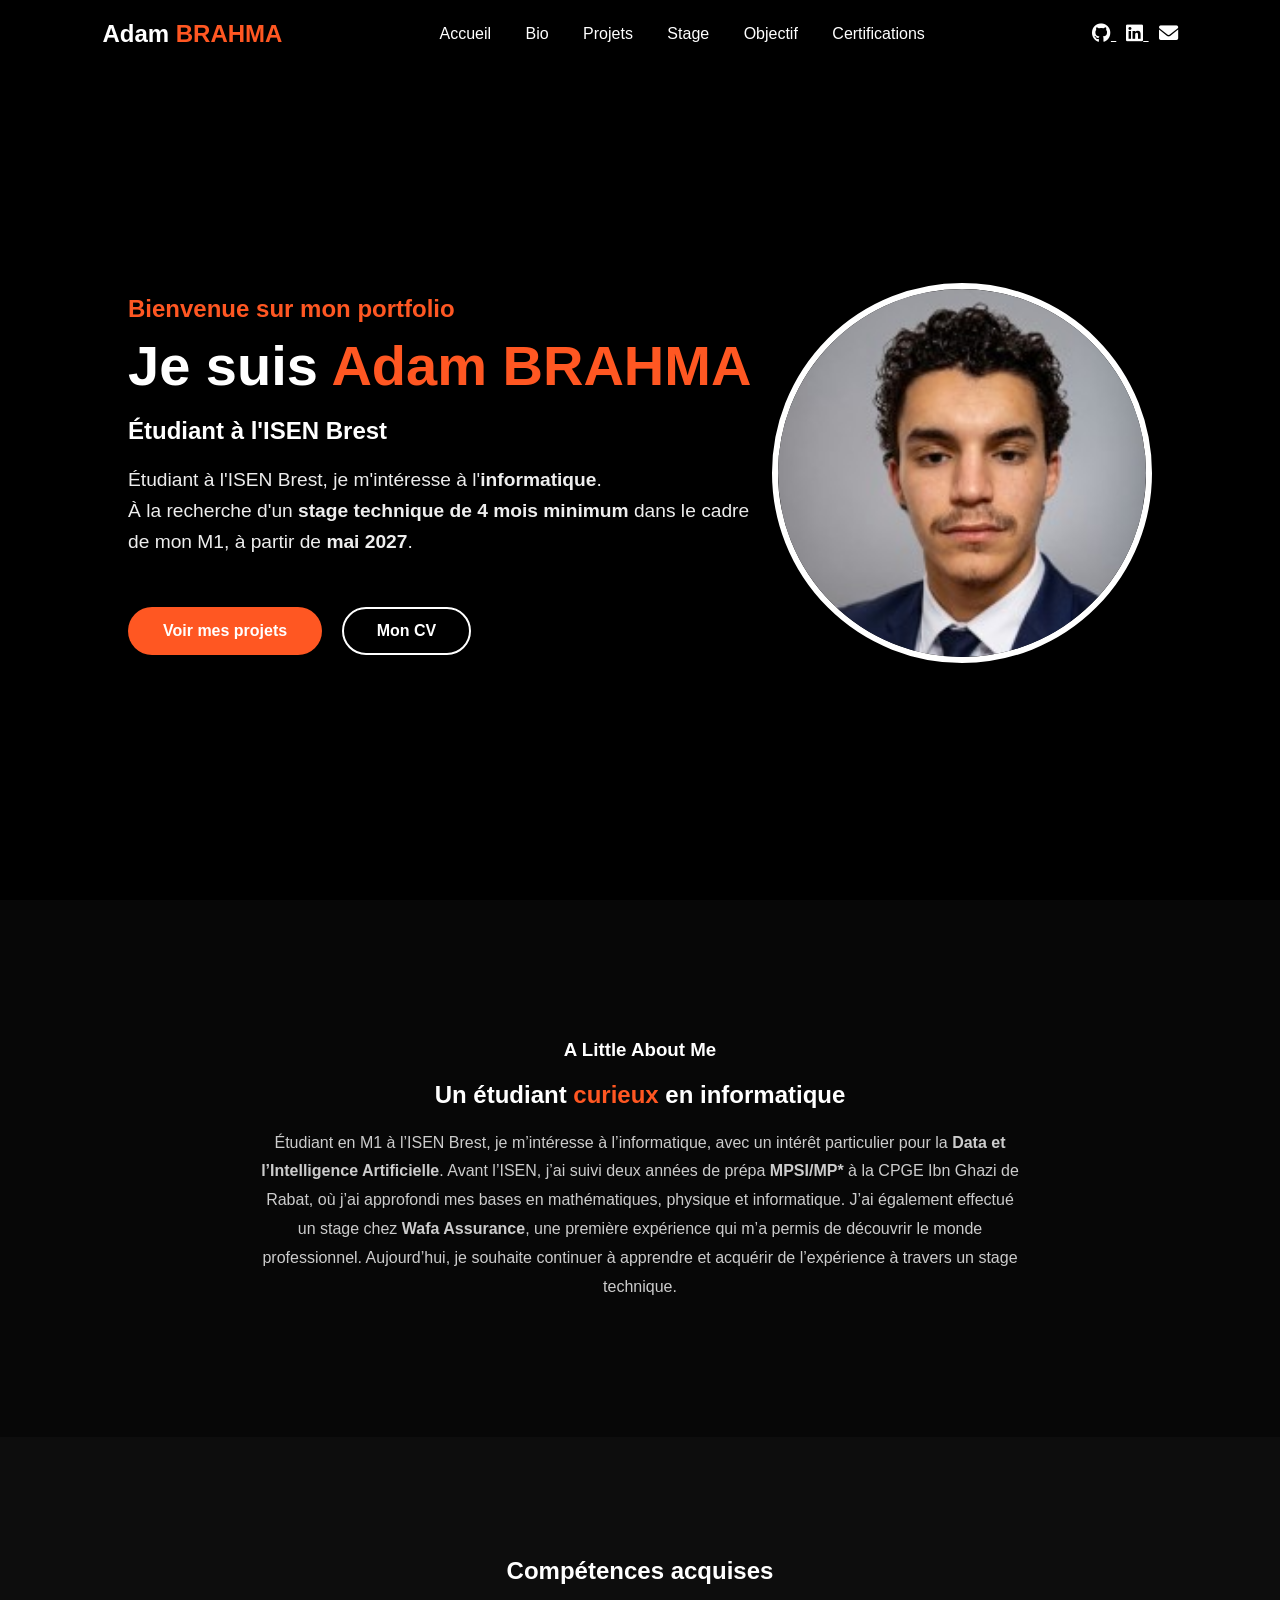
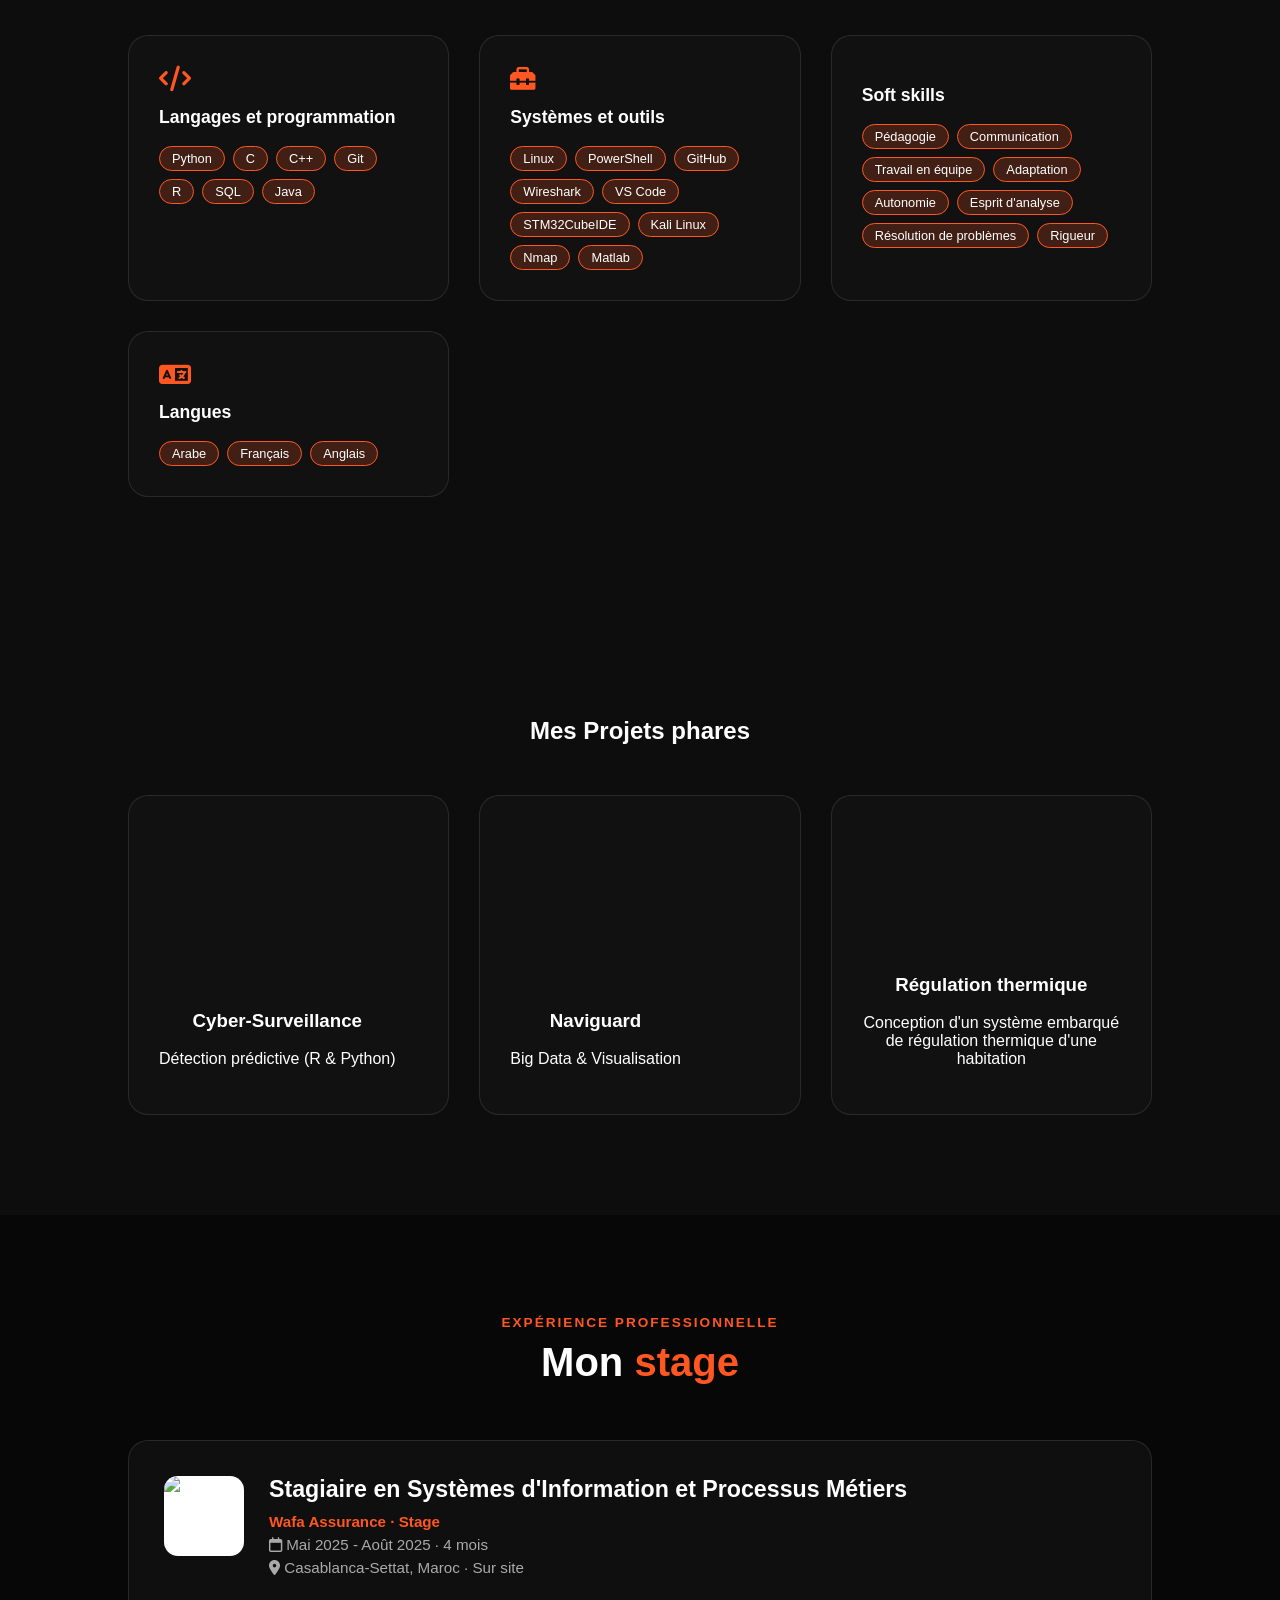
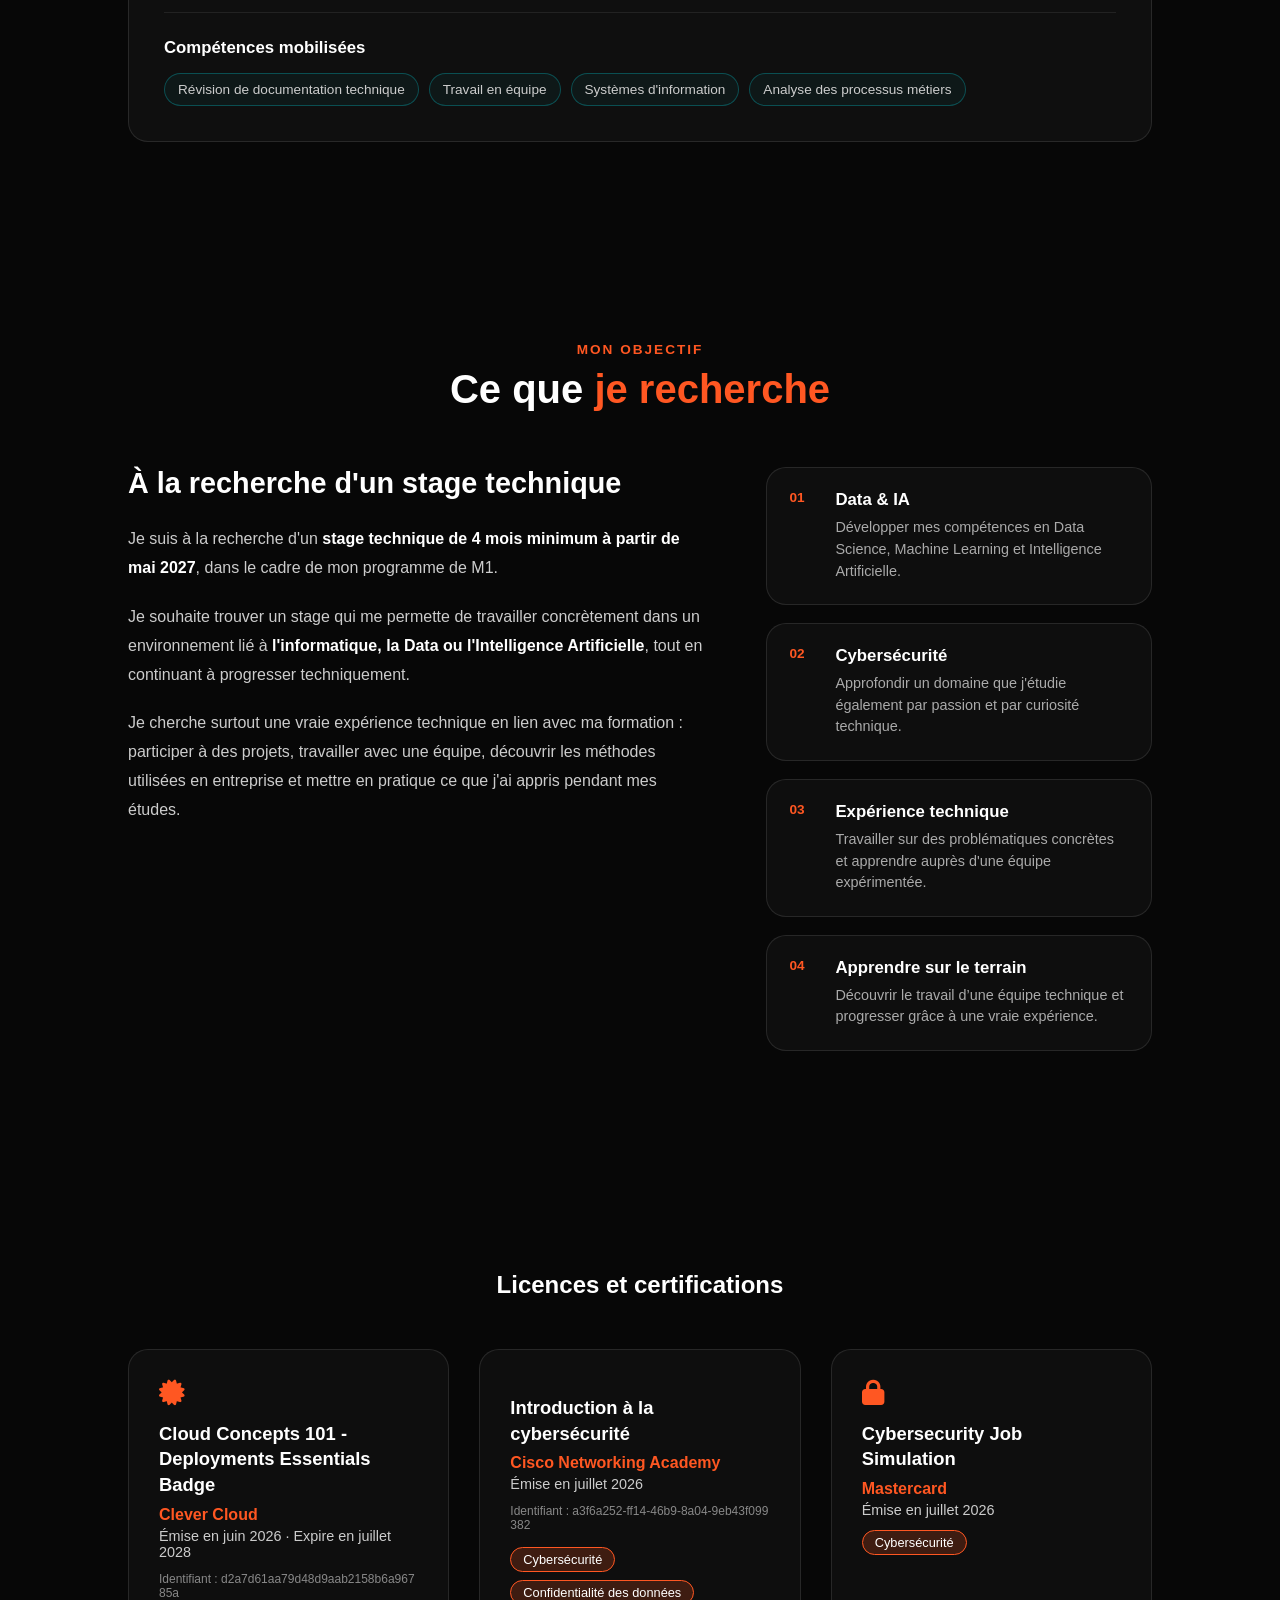
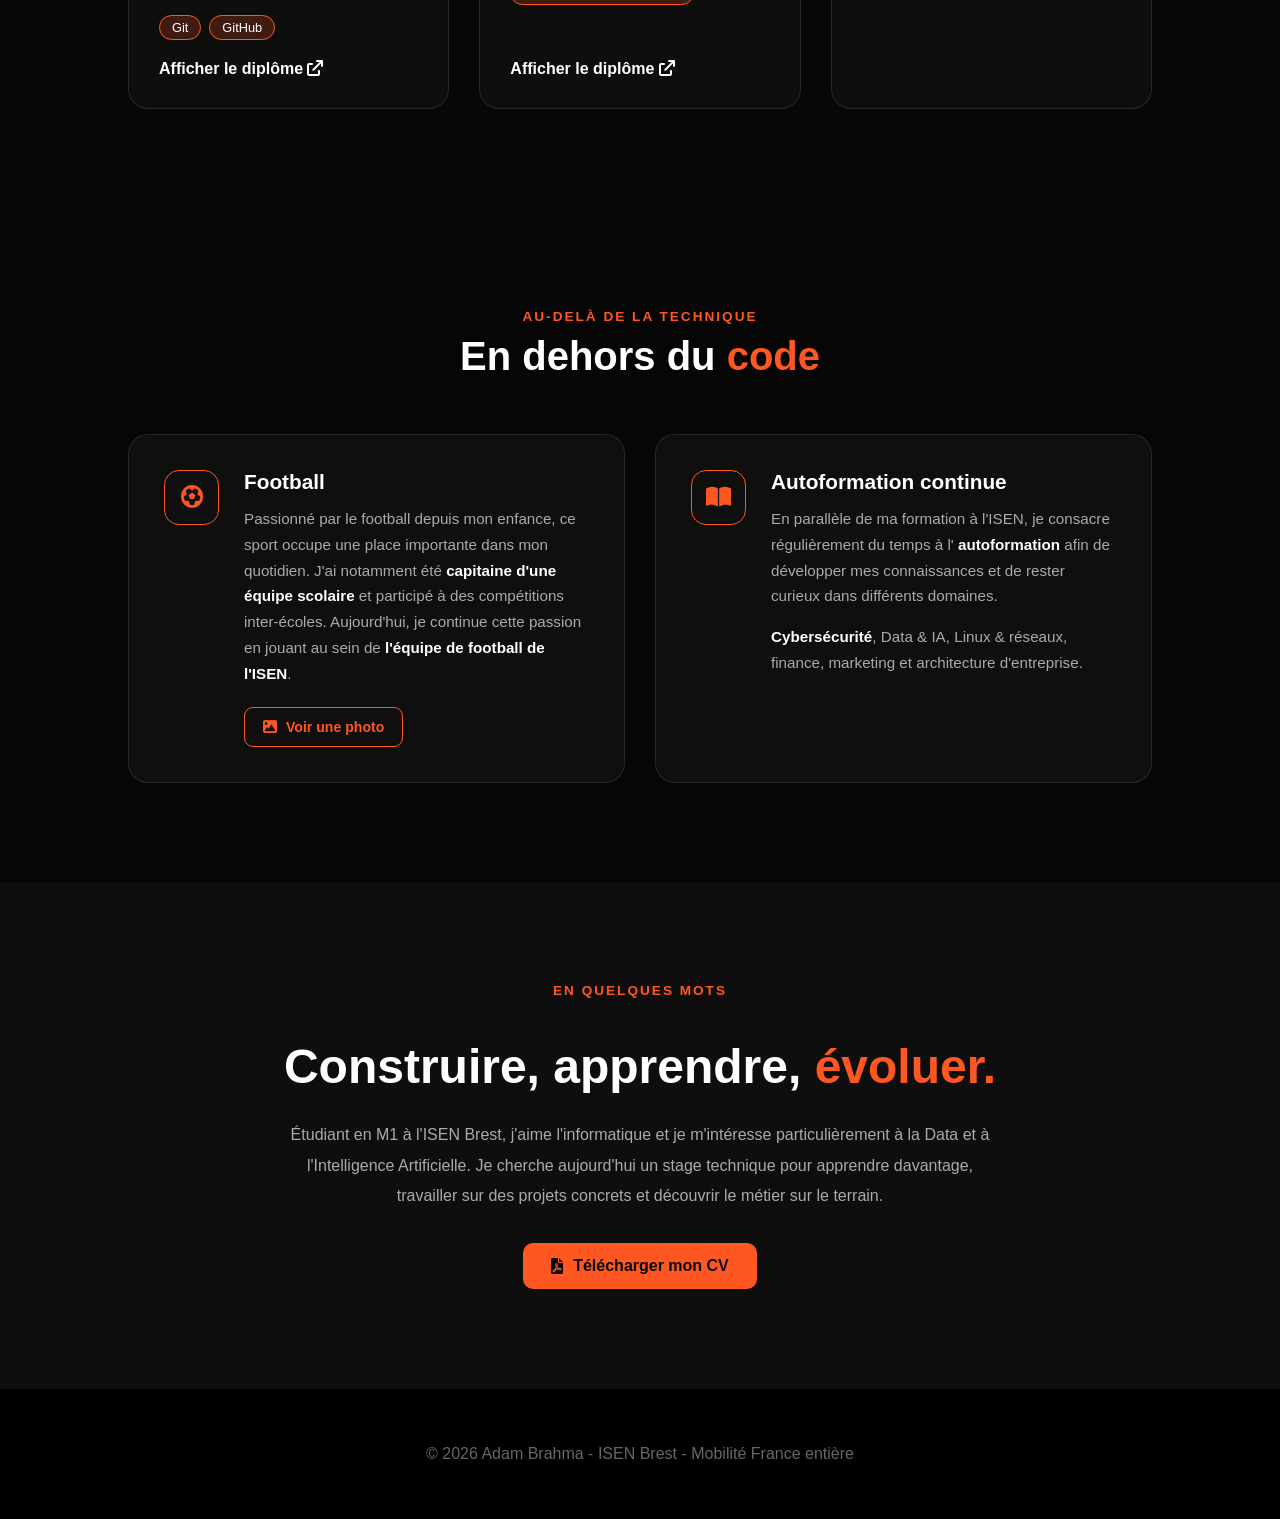
==== commit d2cf26fe: "Update portfolio presentation and internship search" ====
--- a/index.html
+++ b/index.html
@@ -3,7 +3,7 @@
 <head>
     <meta charset="UTF-8">
     <meta name="viewport" content="width=device-width, initial-scale=1.0">
-    <title>Portfolio IA & Data Science | Adam BRAHMA</title>
+    <title>Portfolio | Adam BRAHMA</title>
     <link rel="stylesheet" href="style.css">
     <link rel="stylesheet" href="https://cdnjs.cloudflare.com/ajax/libs/font-awesome/6.0.0/css/all.min.css">
 
@@ -458,6 +458,27 @@
                 min-width: 50px;
             }
         }
+
+        .experience-section { padding: 100px 10%; background: rgba(8,8,8,.9); }
+        .experience-container { max-width: 1200px; margin: 0 auto; }
+        .experience-header { text-align:center; margin-bottom:55px; }
+        .experience-label { display:block; color:var(--accent); font-size:.85rem; font-weight:600; letter-spacing:2px; margin-bottom:10px; }
+        .experience-header h2 { color:#fff; font-size:2.5rem; margin:0; }
+        .experience-header h2 span { color:var(--accent); }
+        .experience-card { padding:35px; background:rgba(20,20,20,.65); border:1px solid rgba(255,255,255,.1); border-radius:20px; transition:.4s ease; }
+        .experience-card:hover { transform:translateY(-5px); border-color:var(--accent); background:rgba(0,0,0,.8); }
+        .experience-top { display:flex; align-items:flex-start; gap:25px; }
+        .experience-logo { min-width:80px; width:80px; height:80px; display:flex; align-items:center; justify-content:center; background:#fff; border-radius:14px; overflow:hidden; }
+        .experience-logo img { width:100%; height:100%; object-fit:contain; }
+        .experience-title { flex:1; }
+        .experience-title h3 { color:#fff; margin:0 0 10px; font-size:1.45rem; }
+        .experience-company,.experience-date,.experience-location { color:#aaa; margin:6px 0; font-size:.95rem; }
+        .experience-company { color:var(--accent); font-weight:600; }
+        .experience-content { margin-top:30px; padding-top:25px; border-top:1px solid rgba(255,255,255,.08); }
+        .experience-content h4 { color:#fff; margin:0 0 15px; font-size:1.05rem; }
+        .experience-tags { display:flex; flex-wrap:wrap; gap:10px; }
+        .experience-tags span { padding:8px 13px; border:1px solid rgba(0,242,255,.25); border-radius:20px; color:#ccc; font-size:.85rem; background:rgba(0,242,255,.04); }
+        @media (max-width:768px) { .experience-section{padding:70px 8%;}.experience-header h2{font-size:2.1rem}.experience-card{padding:25px}.experience-top{flex-direction:column}.experience-title h3{font-size:1.25rem} }
     </style>
 </head>
 
@@ -476,6 +497,7 @@
             <a href="#home">Accueil</a>
             <a href="#about">Bio</a>
             <a href="#projects">Projets</a>
+            <a href="#experience">Stage</a>
             <a href="#recherche">Objectif</a>
             <a href="#certifications">Certifications</a>
         </nav>
@@ -504,14 +526,8 @@
             <h2>Étudiant à l'ISEN Brest</h2>
 
             <p class="subtitle">
-                Passionné par l'<strong>IA et la Data Science</strong>.<br>
-                À la recherche d'un <strong>stage de 4 mois minimum</strong> (dès début mai 2027)<br>
-                et d'une <strong>alternance pour mon M2</strong>.<br>
-
-                <span class="mobility">
-                    <i class="fas fa-map-marker-alt"></i>
-                    Mobilité : Toute la France
-                </span>
+                Étudiant à l'ISEN Brest, je m'intéresse à l'<strong>informatique</strong>.<br>
+                À la recherche d'un <strong>stage technique de 4 mois minimum</strong> dans le cadre de mon M1, à partir de <strong>mai 2027</strong>.
             </p>
 
             <div class="hero-footer">
@@ -532,26 +548,16 @@
     <section id="about" class="hero-dark">
         <div class="content full-width">
 
-            <h3>A Little <span>About Me</span></h3>
-
-            <h1>Expert en <span>Données</span></h1>
-
-            <p>
-                Étudiant ingénieur en Informatique — IA, Data & Cybersécurité
-
-                Actuellement étudiant en M1 à l’ISEN Brest, je m’intéresse particulièrement à l’Intelligence Artificielle, la Data Science et la cybersécurité. À travers mes projets académiques et personnels, je développe mes compétences en Python, Machine Learning, traitement et analyse de données, réseaux et sécurité informatique.
-
-
-                Je recherche actuellement un stage de 4 mois minimum à partir de mai 2027, principalement dans le domaine de l’IA et de la Data, tout en étant également ouvert aux opportunités en cybersécurité, un domaine qui m’intéresse particulièrement et dans lequel je souhaite continuer à développer mes compétences.
-
-
-                À plus long terme, je souhaite poursuivre mon parcours en alternance en M2, dans les domaines de l’IA, de la Data ou de la cybersécurité, afin de mettre mes connaissances en pratique sur des problématiques concrètes.
-
-                <strong>
-                    Ma mobilité est totale sur l'ensemble du territoire français
-                </strong>
-                pour saisir les meilleures opportunités.
-            </p>
+           <h3>A Little <span>About Me</span></h3>
+
+<h1>Un étudiant <span>curieux</span> en informatique</h1>
+
+<p>
+    Étudiant en M1 à l’ISEN Brest, je m’intéresse à l’informatique, avec un intérêt particulier pour la <strong>Data et l’Intelligence Artificielle</strong>.
+    Avant l’ISEN, j’ai suivi deux années de prépa <strong>MPSI/MP*</strong> à la CPGE Ibn Ghazi de Rabat, où j’ai approfondi mes bases en mathématiques, physique et informatique.
+    J’ai également effectué un stage chez <strong>Wafa Assurance</strong>, une première expérience qui m’a permis de découvrir le monde professionnel.
+    Aujourd’hui, je souhaite continuer à apprendre et acquérir de l’expérience à travers un stage technique.
+</p>
         </div>
     </section>
 
@@ -656,6 +662,38 @@
         </div>
     </section>
 
+
+    <section id="experience" class="experience-section">
+        <div class="experience-container">
+            <div class="experience-header">
+                <span class="experience-label">EXPÉRIENCE PROFESSIONNELLE</span>
+                <h2>Mon <span>stage</span></h2>
+            </div>
+            <article class="experience-card">
+                <div class="experience-top">
+                    <div class="experience-logo">
+                        <img src="https://media.licdn.com/dms/image/v2/C4E0BAQG-3Swi5-_fsg/company-logo_100_100/company-logo_100_100/0/1631356898664?e=1792627200&v=beta&t=5inFn3m2TBX7bvMMNi23zTMRoNM8l1312BjDkxrPSOk" alt="Logo de Wafa Assurance">
+                    </div>
+                    <div class="experience-title">
+                        <h3>Stagiaire en Systèmes d'Information et Processus Métiers</h3>
+                        <p class="experience-company">Wafa Assurance · Stage</p>
+                        <p class="experience-date"><i class="far fa-calendar"></i> Mai 2025 - Août 2025 · 4 mois</p>
+                        <p class="experience-location"><i class="fas fa-location-dot"></i> Casablanca-Settat, Maroc · Sur site</p>
+                    </div>
+                </div>
+                <div class="experience-content">
+                    <h4>Compétences mobilisées</h4>
+                    <div class="experience-tags">
+                        <span>Révision de documentation technique</span>
+                        <span>Travail en équipe</span>
+                        <span>Systèmes d'information</span>
+                        <span>Analyse des processus métiers</span>
+                    </div>
+                </div>
+            </article>
+        </div>
+    </section>
+
     <section id="recherche" class="recherche-section">
 
         <div class="recherche-container">
@@ -675,40 +713,26 @@
                     <h3>À la recherche d'un stage technique</h3>
 
                     <p>
-                        Je recherche un
-                        <strong>stage de 4 mois minimum à partir de mai 2027</strong>,
-                        au sein d'une entreprise où je pourrai mettre en pratique
-                        mes connaissances et continuer à développer mes compétences
-                        techniques.
+                        Je suis à la recherche d'un
+                        <strong>stage technique de 4 mois minimum à partir de mai 2027</strong>,
+                        dans le cadre de mon programme de M1.
                     </p>
 
                     <p>
-                        Je souhaite particulièrement évoluer autour de
-                        <strong>l'Intelligence Artificielle, de la Data Science et
-                        de l'analyse de données</strong>. En parallèle de ma formation,
-                        je m'intéresse également à la
-                        <strong>cybersécurité</strong>, un domaine que j'étudie
-                        par passion et que je souhaite continuer à approfondir
-                        sur le plan technique.
+                        Je souhaite trouver un stage qui me permette de travailler concrètement
+                        dans un environnement lié à <strong>l'informatique, la Data ou
+                        l'Intelligence Artificielle</strong>, tout en continuant à progresser
+                        techniquement.
                     </p>
 
                     <p>
-                        Je recherche avant tout une expérience qui me permettra de
-                        <strong>mieux comprendre le métier d'ingénieur au quotidien</strong> :
-                        travailler sur des projets concrets, comprendre les contraintes
-                        techniques et professionnelles d'une entreprise, collaborer
-                        avec une équipe et apprendre auprès de professionnels
-                        expérimentés.
+                        Je cherche surtout une vraie expérience technique en lien avec
+                        ma formation : participer à des projets, travailler avec une équipe,
+                        découvrir les méthodes utilisées en entreprise et mettre en pratique
+                        ce que j'ai appris pendant mes études.
                     </p>
 
-                    <p>
-                        Cette expérience représente également pour moi l'occasion de
-                        <strong>développer mon réseau professionnel</strong>, découvrir
-                        de nouvelles méthodes de travail et gagner progressivement
-                        en autonomie.
-                    </p>
-
-                </div>
+                    </div>
 
                 <div class="recherche-side">
 
@@ -752,10 +776,10 @@
                         <span class="recherche-icon">04</span>
 
                         <div>
-                            <h4>Réseau professionnel</h4>
+                            <h4>Apprendre sur le terrain</h4>
                             <p>
-                                Rencontrer des professionnels et construire
-                                progressivement mon réseau.
+                                Découvrir le travail d’une équipe technique
+                                et progresser grâce à une vraie expérience.
                             </p>
                         </div>
                     </div>
@@ -976,10 +1000,10 @@
             </h2>
 
             <p>
-                Étudiant ingénieur en M1 à l'ISEN Brest, je développe mes
-                compétences en Data, Intelligence Artificielle et cybersécurité.
-                Curieux et autonome, je cherche constamment à apprendre,
-                expérimenter et transformer mes connaissances en projets concrets.
+                Étudiant en M1 à l'ISEN Brest, j'aime l'informatique et je m'intéresse
+                particulièrement à la Data et à l'Intelligence Artificielle. Je cherche
+                aujourd'hui un stage technique pour apprendre davantage, travailler sur
+                des projets concrets et découvrir le métier sur le terrain.
             </p>
 
             <a href="assets/CV_adam_brahma_ stageM1.pdf"
--- a/style.css
+++ b/style.css
@@ -674,4 +674,4 @@
         width: 100%;
         max-width: 300px;
     }
-}+}
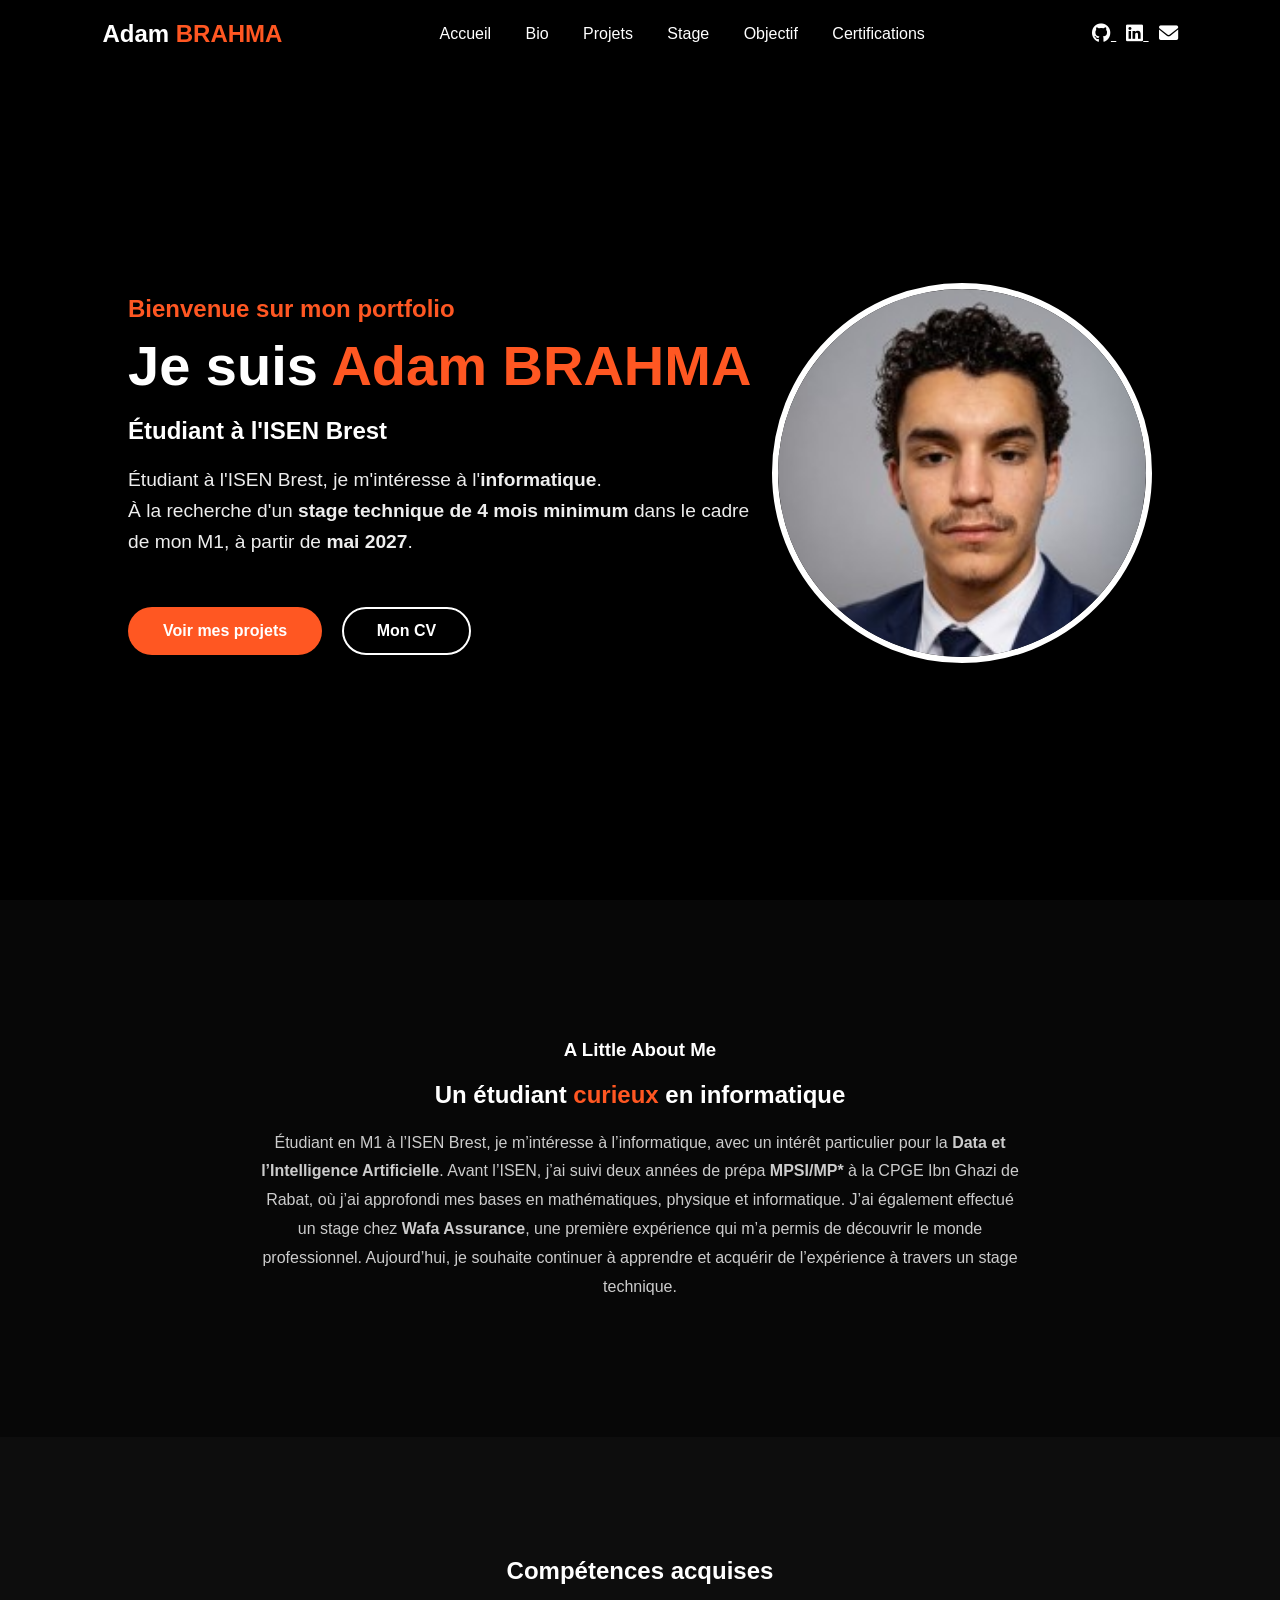
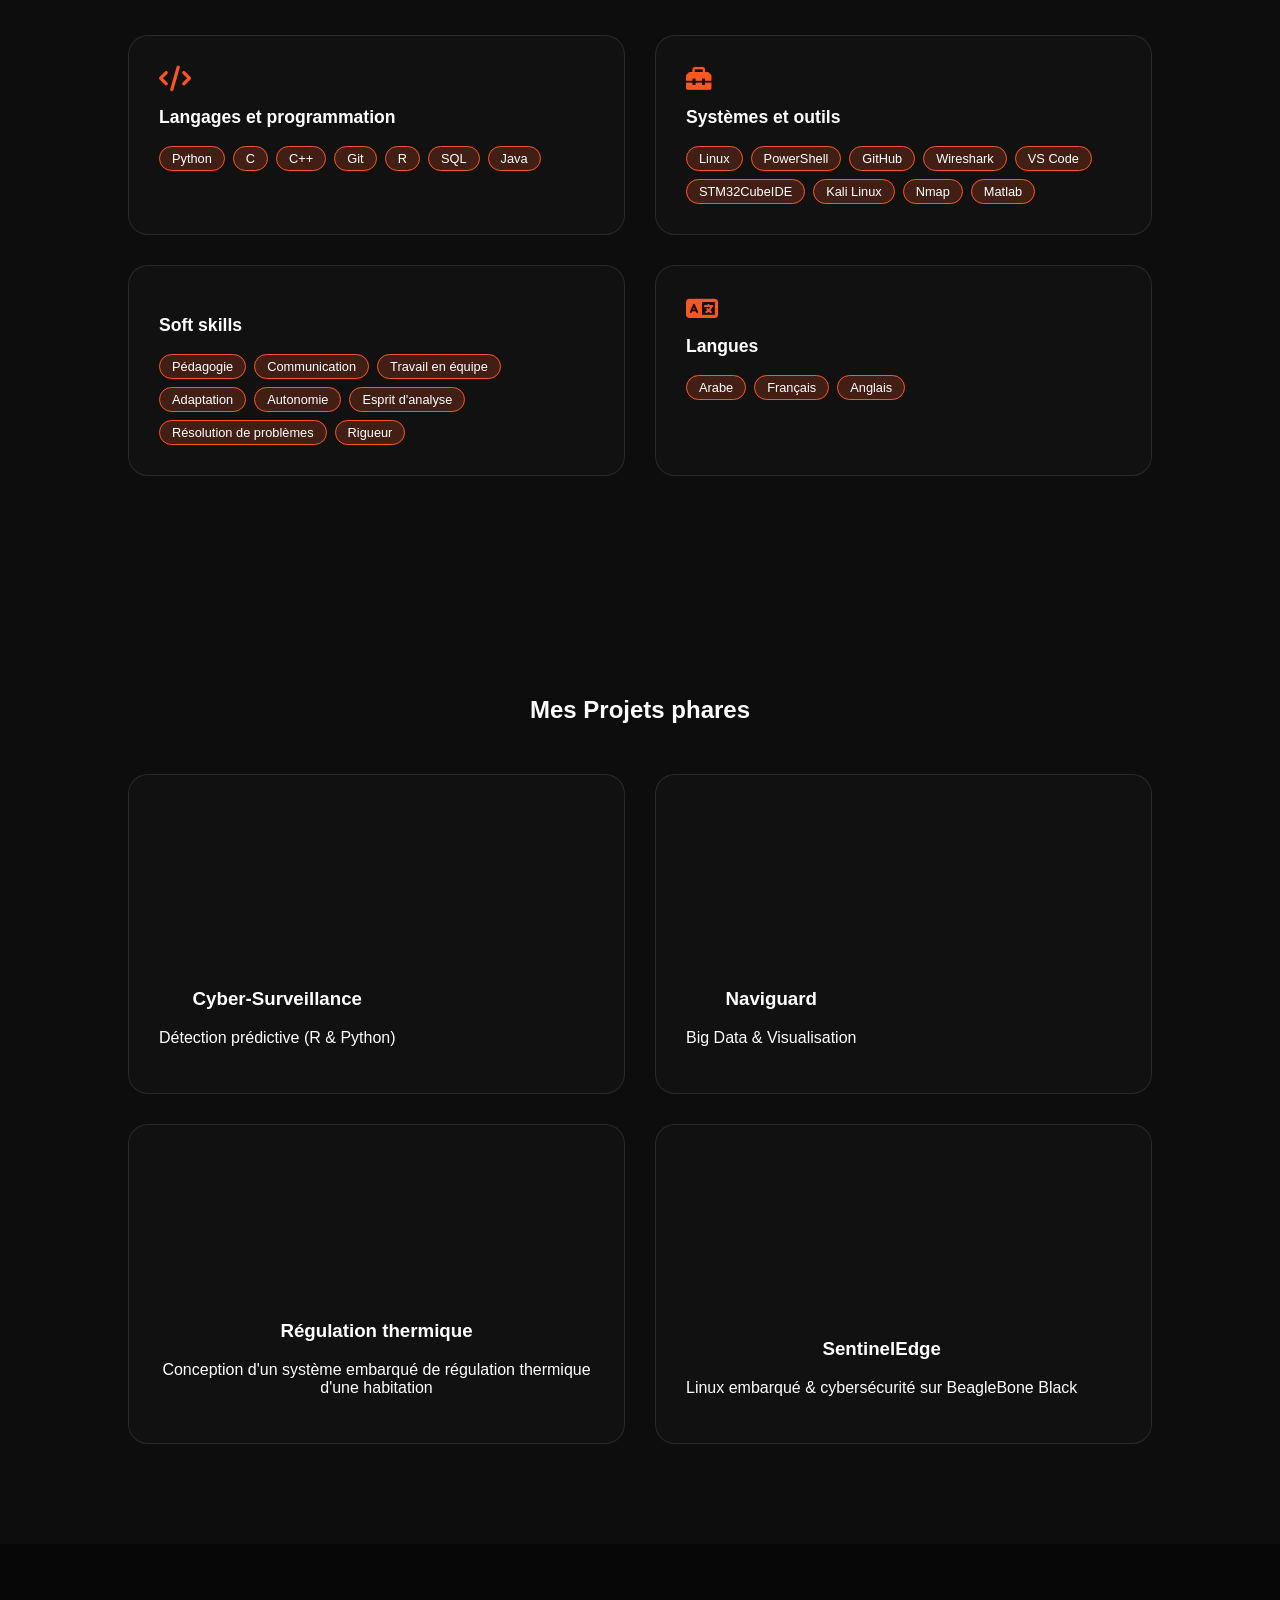
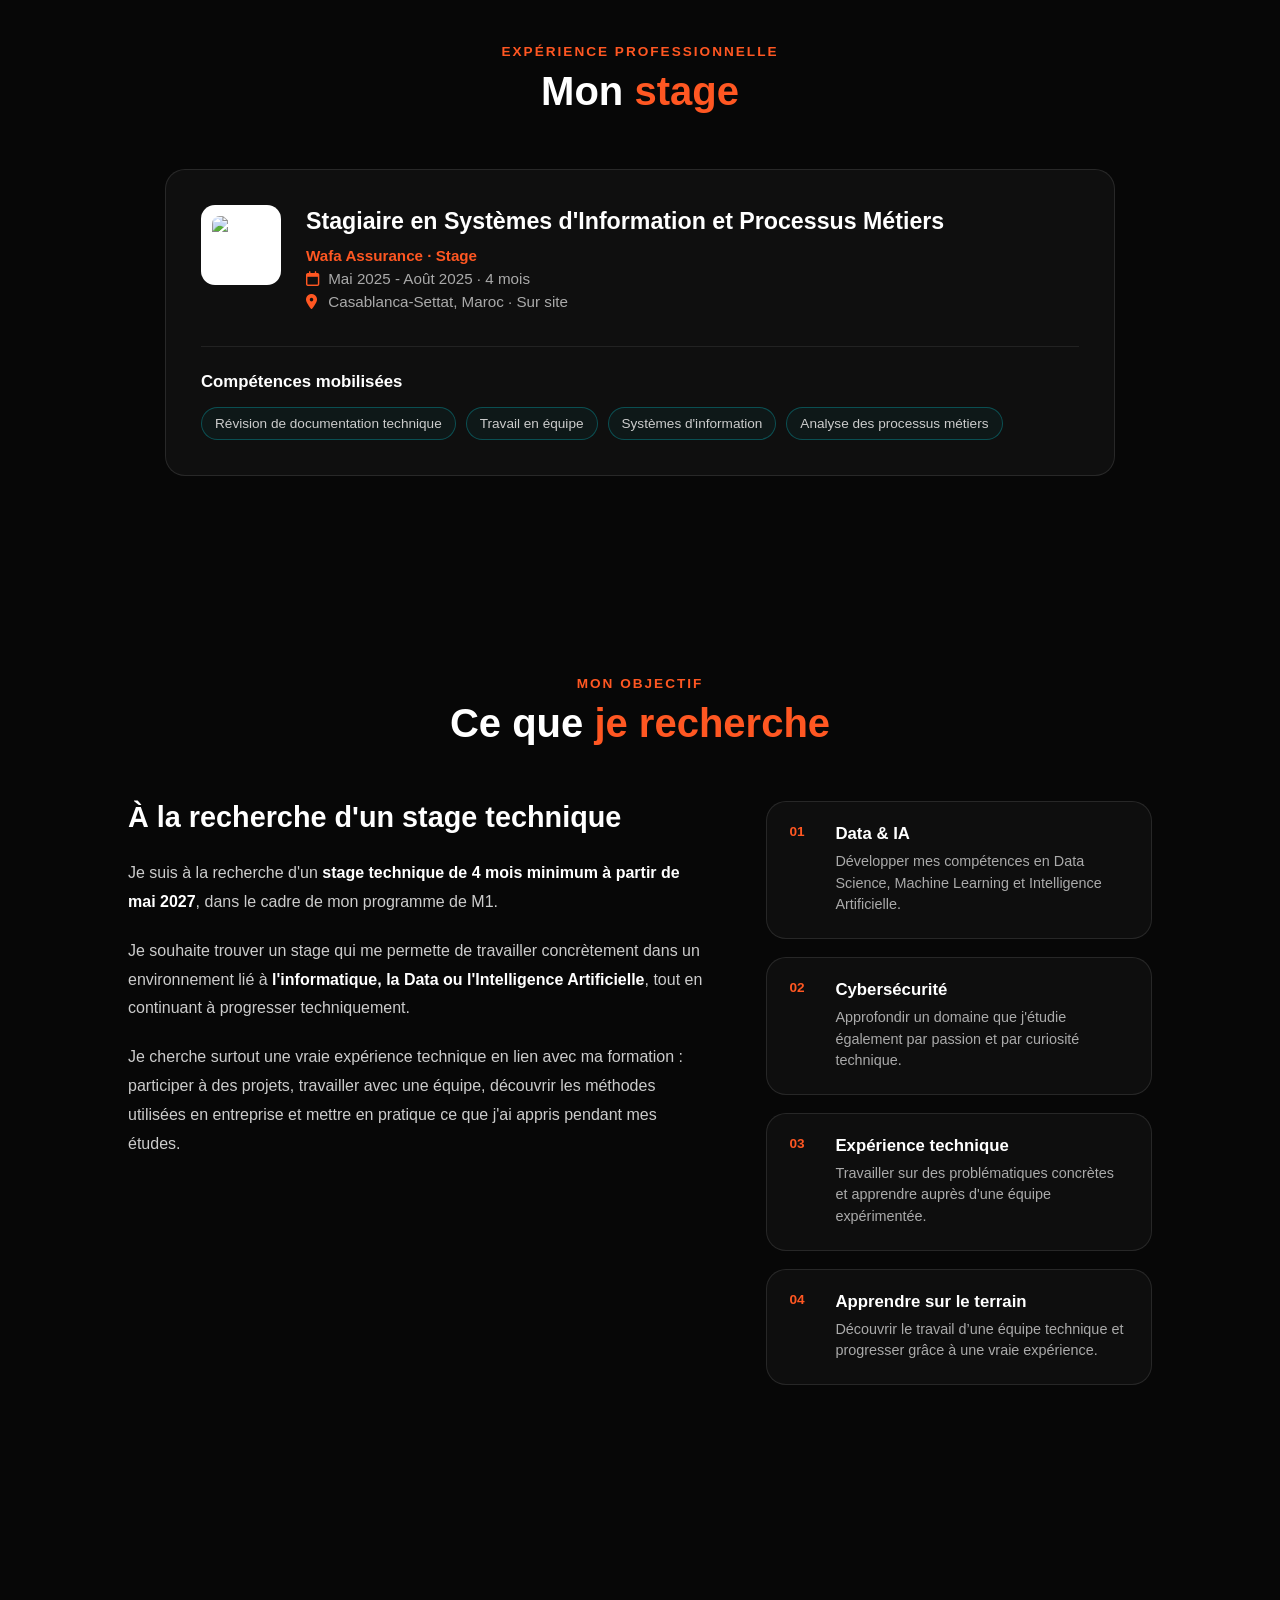
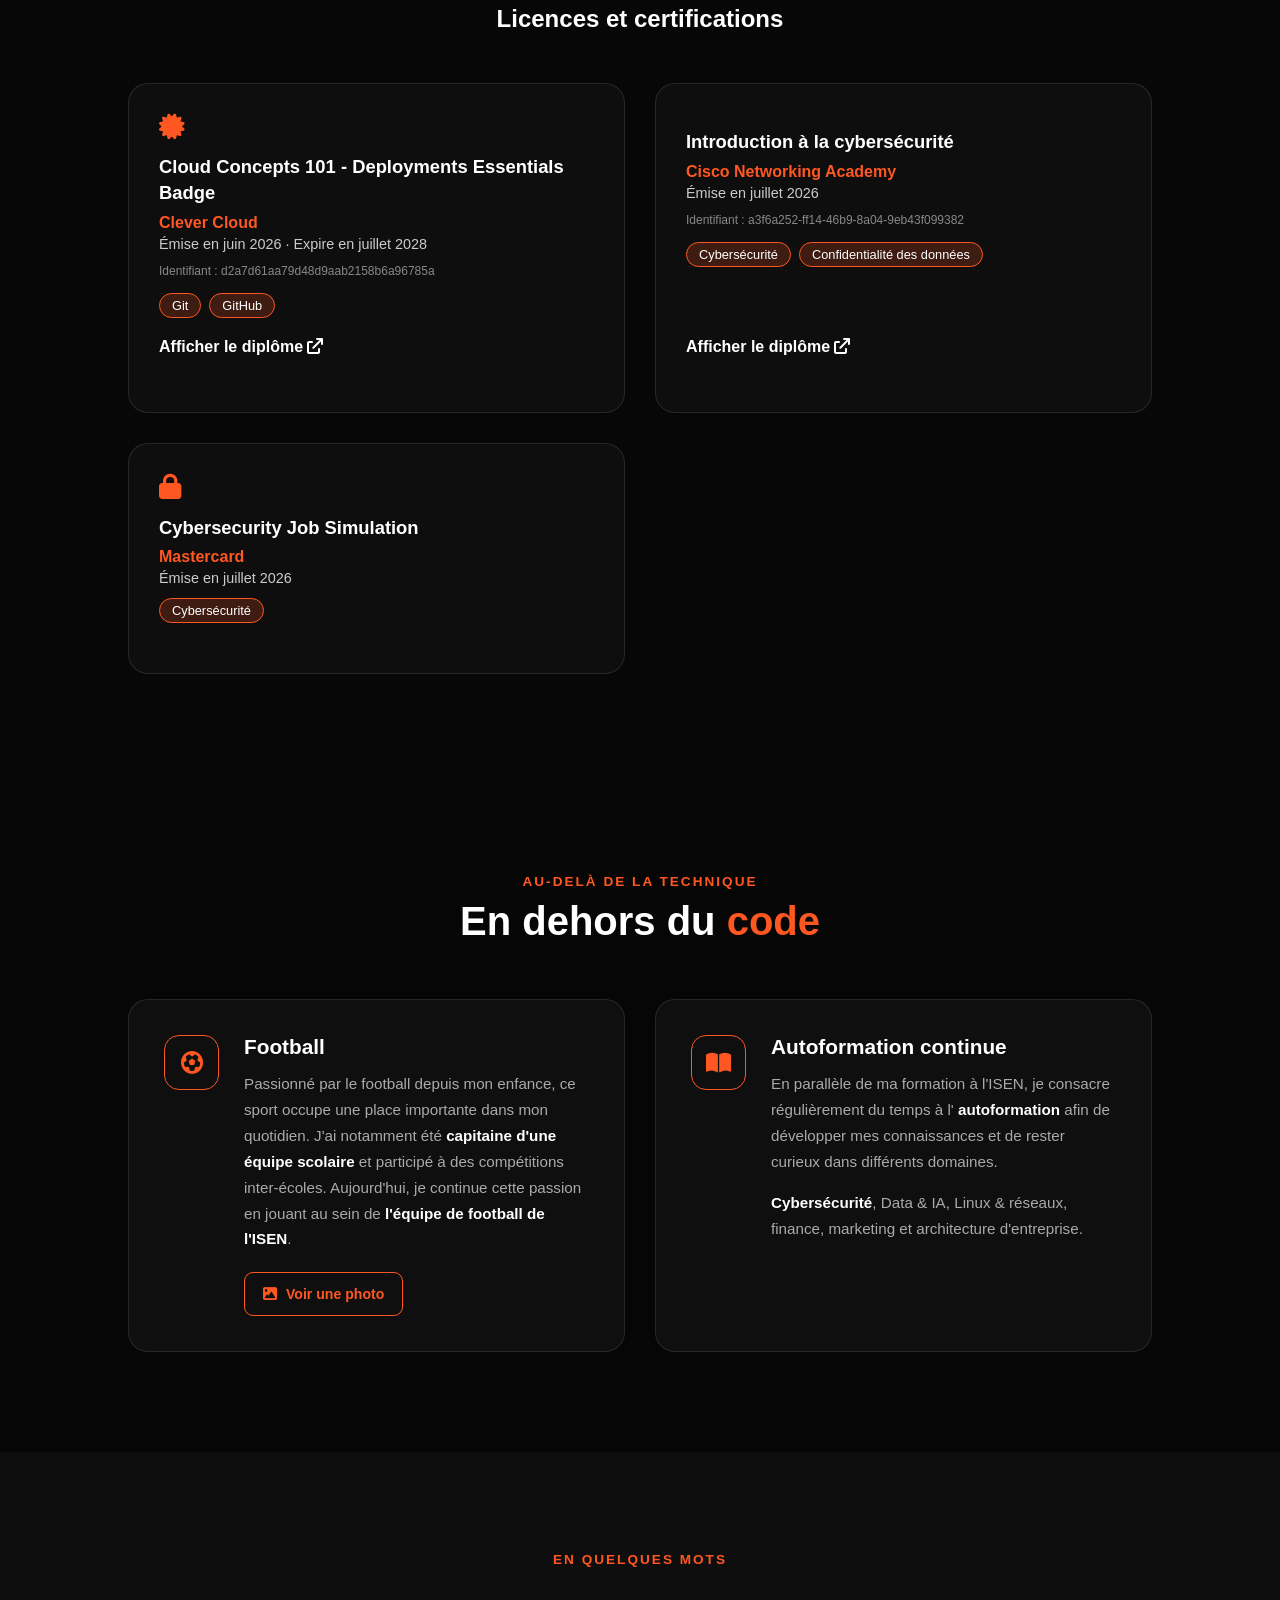
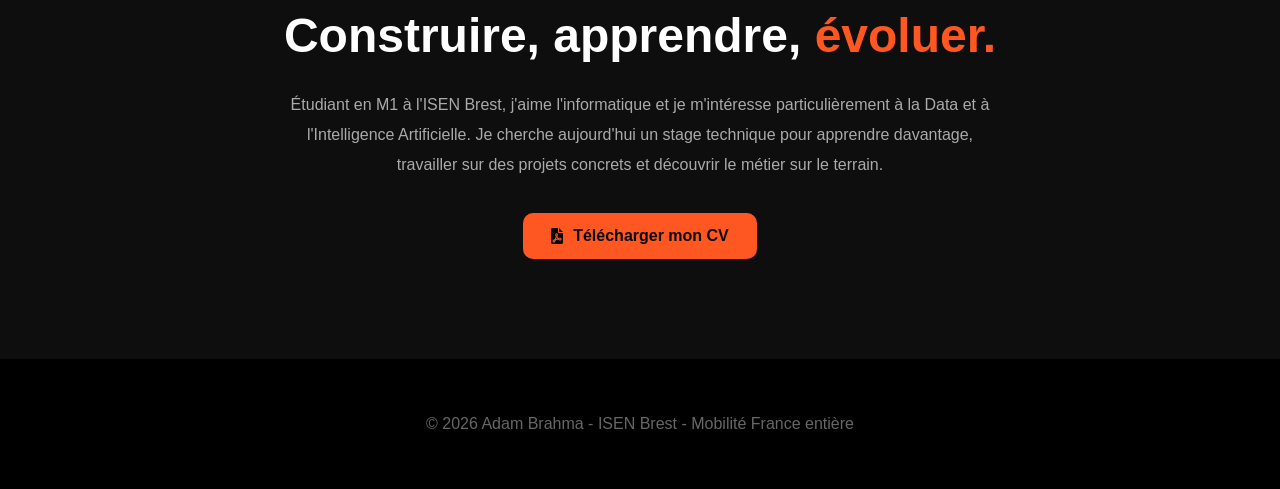
==== commit 78d29a3a: "Ajout des documents PDF à Naviguard" ====
--- a/index.html
+++ b/index.html
@@ -648,6 +648,7 @@
                     <p>Big Data & Visualisation</p>
                 </div>
             </a>
+            
 
             <a href="Projects/regulation-thermique.html" class="project-card">
                 <div class="project-info">
@@ -658,6 +659,12 @@
                     </p>
                 </div>
             </a>
+            <a href="Projects/sentinelEdge.html" class="project-card">
+    <div class="project-info">
+        <h3>SentinelEdge</h3>
+        <p>Linux embarqué &amp; cybersécurité sur BeagleBone Black</p>
+    </div>
+</a>
 
         </div>
     </section>
--- a/style.css
+++ b/style.css
@@ -675,3 +675,1732 @@
         max-width: 300px;
     }
 }
+
+/* =========================================
+   SECTION STAGE - EXPÉRIENCE PROFESSIONNELLE
+   Compatible avec le style existant
+   ========================================= */
+
+.experience-section {
+    padding: 100px 10%;
+    background: rgba(10, 10, 10, 0.75);
+    backdrop-filter: blur(10px);
+}
+
+.experience-container {
+    max-width: 1200px;
+    margin: 0 auto;
+}
+
+.experience-header {
+    text-align: center;
+    margin-bottom: 55px;
+}
+
+.experience-label {
+    display: block;
+    color: var(--accent);
+    font-size: 0.85rem;
+    font-weight: 600;
+    letter-spacing: 2px;
+    margin-bottom: 10px;
+}
+
+.experience-header h2 {
+    color: #fff;
+    font-size: 2.5rem;
+    margin: 0;
+}
+
+.experience-header h2 span {
+    color: var(--accent);
+}
+
+.experience-card {
+    max-width: 950px;
+    margin: 0 auto;
+    padding: 35px;
+    background: rgba(20, 20, 20, 0.65);
+    border: 1px solid rgba(255, 255, 255, 0.1);
+    border-radius: 20px;
+    transition: 0.4s ease;
+}
+
+.experience-card:hover {
+    transform: translateY(-6px);
+    border-color: var(--accent);
+    background: rgba(0, 0, 0, 0.8);
+    box-shadow: 0 10px 30px rgba(255, 87, 34, 0.08);
+}
+
+.experience-top {
+    display: flex;
+    align-items: flex-start;
+    gap: 25px;
+}
+
+.experience-logo {
+    flex-shrink: 0;
+    width: 80px;
+    height: 80px;
+    padding: 10px;
+    display: flex;
+    align-items: center;
+    justify-content: center;
+    background: #fff;
+    border-radius: 14px;
+    border: 1px solid rgba(255, 255, 255, 0.15);
+}
+
+.experience-logo img {
+    width: 100%;
+    height: 100%;
+    object-fit: contain;
+    border-radius: 8px;
+}
+
+.experience-title {
+    flex: 1;
+}
+
+.experience-title h3 {
+    margin: 0 0 10px;
+    color: #fff;
+    font-size: 1.35rem;
+    line-height: 1.4;
+}
+
+.experience-company {
+    margin: 0 0 7px;
+    color: var(--accent);
+    font-weight: 600;
+}
+
+.experience-date,
+.experience-location {
+    margin: 5px 0;
+    color: #bbb;
+    font-size: 0.92rem;
+}
+
+.experience-date i,
+.experience-location i {
+    width: 18px;
+    color: var(--accent);
+}
+
+.experience-content {
+    margin-top: 30px;
+    padding-top: 25px;
+    border-top: 1px solid rgba(255, 255, 255, 0.1);
+}
+
+.experience-content h4 {
+    margin: 0 0 16px;
+    color: #fff;
+    font-size: 1rem;
+}
+
+.experience-tags {
+    display: flex;
+    flex-wrap: wrap;
+    gap: 8px;
+}
+
+.experience-tags span {
+    padding: 6px 13px;
+    background: rgba(255, 87, 34, 0.15);
+    border: 1px solid var(--accent);
+    border-radius: 20px;
+    color: #fff;
+    font-size: 0.82rem;
+}
+
+
+/* =========================================
+   RESPONSIVE - SECTION STAGE
+   ========================================= */
+
+@media (max-width: 768px) {
+
+    .experience-section {
+        padding: 75px 8%;
+    }
+
+    .experience-header {
+        margin-bottom: 40px;
+    }
+
+    .experience-header h2 {
+        font-size: 2.1rem;
+    }
+
+    .experience-card {
+        padding: 25px;
+    }
+
+    .experience-top {
+        gap: 18px;
+    }
+
+    .experience-logo {
+        width: 65px;
+        height: 65px;
+        padding: 8px;
+    }
+
+    .experience-title h3 {
+        font-size: 1.15rem;
+    }
+}
+
+@media (max-width: 480px) {
+
+    .experience-card {
+        padding: 22px;
+    }
+
+    .experience-top {
+        flex-direction: column;
+    }
+
+    .experience-logo {
+        width: 70px;
+        height: 70px;
+    }
+
+    .experience-title h3 {
+        font-size: 1.1rem;
+    }
+
+    .experience-date,
+    .experience-location {
+        font-size: 0.85rem;
+    }
+
+    .experience-tags span {
+        font-size: 0.78rem;
+        padding: 5px 10px;
+    }
+}
+
+/* =========================================================
+   RESPONSIVE MOBILE RENFORCÉ
+   ========================================================= */
+
+html, body {
+    max-width: 100%;
+    overflow-x: hidden;
+}
+
+img, video {
+    max-width: 100%;
+}
+
+@media (max-width: 900px) {
+    header {
+        padding: 18px 5%;
+    }
+
+    nav {
+        gap: 14px;
+    }
+
+    nav a {
+        font-size: 0.85rem;
+    }
+
+    .hero-light,
+    .hero-dark,
+    .projects-section,
+    .skills-section,
+    .certs-section,
+    .recherche-section,
+    .experience-section,
+    .interets-section,
+    .essentiel-section {
+        padding-left: 7%;
+        padding-right: 7%;
+    }
+}
+
+@media (max-width: 768px) {
+    * {
+        box-sizing: border-box;
+    }
+
+    body {
+        width: 100%;
+        overflow-x: hidden;
+    }
+
+    header {
+        min-height: 70px;
+        padding: 15px 6%;
+    }
+
+    .logo {
+        font-size: 1.05rem;
+    }
+
+    nav {
+        width: 100%;
+        max-width: 100%;
+        gap: 8px;
+        flex-wrap: wrap;
+        justify-content: center;
+    }
+
+    nav a {
+        margin: 4px 0;
+        font-size: 0.82rem;
+    }
+
+    .social-links {
+        gap: 8px;
+    }
+
+    .hero-light {
+        min-height: auto;
+        padding-top: 75px;
+        padding-bottom: 75px;
+        flex-direction: column;
+        text-align: center;
+        gap: 30px;
+    }
+
+    .hero-light .content,
+    .hero-dark .content {
+        width: 100%;
+        max-width: 100%;
+        text-align: center;
+    }
+
+    .hero-light h1,
+    .hero-dark h1 {
+        font-size: clamp(2rem, 7vw, 3rem);
+        line-height: 1.15;
+    }
+
+    .hero-light h2 {
+        font-size: clamp(1.15rem, 4vw, 1.6rem);
+    }
+
+    .subtitle {
+        font-size: 0.95rem;
+        line-height: 1.7;
+    }
+
+    .hero-footer {
+        display: flex;
+        flex-direction: column;
+        align-items: center;
+        gap: 12px;
+    }
+
+    .hero-footer a {
+        width: min(100%, 280px);
+        margin: 0 !important;
+        text-align: center;
+    }
+
+    .image-container {
+        width: 100%;
+        display: flex;
+        justify-content: center;
+    }
+
+    .image-container img {
+        width: min(280px, 75vw);
+        height: min(280px, 75vw);
+        margin-top: 10px;
+    }
+
+    .skills-grid,
+    .projects-grid,
+    .certs-grid,
+    .interets-grid {
+        grid-template-columns: 1fr;
+    }
+
+    .skill-card,
+    .project-card,
+    .cert-card,
+    .interet-card,
+    .recherche-card,
+    .experience-card {
+        width: 100%;
+        max-width: 100%;
+    }
+
+    .skills-section h2,
+    .projects-section h2,
+    .certs-section h2 {
+        font-size: 2.1rem;
+        line-height: 1.2;
+    }
+
+    .skill-tags,
+    .experience-tags {
+        justify-content: center;
+    }
+
+    .experience-top {
+        flex-direction: column;
+        align-items: center;
+        text-align: center;
+    }
+
+    .experience-logo {
+        min-width: 75px;
+        width: 75px;
+        height: 75px;
+    }
+
+    .experience-title {
+        width: 100%;
+    }
+
+    .experience-title h3 {
+        font-size: 1.2rem;
+        line-height: 1.4;
+        overflow-wrap: anywhere;
+    }
+
+    .experience-date,
+    .experience-location {
+        line-height: 1.5;
+    }
+
+    .experience-content {
+        text-align: center;
+    }
+
+    .recherche-content {
+        grid-template-columns: 1fr;
+        gap: 35px;
+    }
+
+    .recherche-main h3 {
+        font-size: 1.5rem;
+        line-height: 1.3;
+    }
+
+    .recherche-main p {
+        font-size: 0.95rem;
+        line-height: 1.7;
+    }
+
+    .interet-card {
+        padding: 25px;
+    }
+
+    .photo-modal {
+        padding: 12px;
+    }
+
+    .photo-modal-content {
+        width: 100%;
+        max-width: 100%;
+        padding: 10px;
+    }
+
+    .photo-modal-content img {
+        max-height: 70vh;
+        width: 100%;
+    }
+
+    .essentiel-container {
+        width: 100%;
+    }
+
+    footer {
+        padding: 30px 6%;
+    }
+
+    footer p {
+        font-size: 0.8rem;
+        line-height: 1.6;
+    }
+}
+
+@media (max-width: 480px) {
+    header {
+        padding: 14px 5%;
+    }
+
+    .logo {
+        font-size: 0.95rem;
+    }
+
+    nav {
+        gap: 5px;
+    }
+
+    nav a {
+        font-size: 0.76rem;
+    }
+
+    .hero-light,
+    .hero-dark,
+    .skills-section,
+    .projects-section,
+    .certs-section,
+    .recherche-section,
+    .experience-section,
+    .interets-section,
+    .essentiel-section {
+        padding-left: 6%;
+        padding-right: 6%;
+    }
+
+    .hero-light {
+        padding-top: 60px;
+        padding-bottom: 60px;
+    }
+
+    .hero-light h1,
+    .hero-dark h1 {
+        font-size: 1.9rem;
+    }
+
+    .subtitle {
+        font-size: 0.9rem;
+    }
+
+    .image-container img {
+        width: 220px;
+        height: 220px;
+    }
+
+    .skills-section h2,
+    .projects-section h2,
+    .certs-section h2,
+    .recherche-header h2,
+    .experience-header h2,
+    .interets-header h2 {
+        font-size: 1.85rem;
+    }
+
+    .skill-card,
+    .cert-card,
+    .interet-card,
+    .recherche-card,
+    .experience-card {
+        padding: 20px;
+        border-radius: 16px;
+    }
+
+    .skill-tags span,
+    .experience-tags span {
+        font-size: 0.76rem;
+        padding: 5px 9px;
+    }
+
+    .experience-title h3 {
+        font-size: 1.05rem;
+    }
+
+    .experience-date,
+    .experience-location {
+        font-size: 0.82rem;
+    }
+
+    .recherche-main p {
+        font-size: 0.9rem;
+    }
+
+    .interet-card {
+        flex-direction: column;
+        gap: 16px;
+        text-align: center;
+    }
+
+    .interet-icon {
+        min-width: 50px;
+        width: 50px;
+        height: 50px;
+        margin: 0 auto;
+    }
+
+    .photo-button {
+        width: 100%;
+        justify-content: center;
+    }
+
+    .cert-card h3 {
+        font-size: 1rem;
+        line-height: 1.4;
+    }
+
+    .cert-date,
+    .cert-id {
+        overflow-wrap: anywhere;
+        word-break: break-word;
+    }
+
+    footer p {
+        font-size: 0.75rem;
+    }
+}
+
+@media (max-width: 360px) {
+    .logo {
+        font-size: 0.88rem;
+    }
+
+    nav a {
+        font-size: 0.7rem;
+    }
+
+    .hero-light h1,
+    .hero-dark h1 {
+        font-size: 1.7rem;
+    }
+
+    .image-container img {
+        width: 190px;
+        height: 190px;
+    }
+
+    .skills-section,
+    .projects-section,
+    .certs-section,
+    .recherche-section,
+    .experience-section,
+    .interets-section,
+    .essentiel-section {
+        padding-left: 5%;
+        padding-right: 5%;
+    }
+
+    .experience-card,
+    .skill-card,
+    .cert-card,
+    .interet-card,
+    .recherche-card {
+        padding: 17px;
+    }
+}
+
+@media (hover: none) and (pointer: coarse) {
+    .experience-card:hover,
+    .project-card:hover,
+    .skill-card:hover,
+    .cert-card:hover,
+    .recherche-card:hover,
+    .interet-card:hover {
+        transform: none;
+    }
+
+    .photo-button,
+    .btn-primary,
+    .btn-secondary,
+    .cv-button {
+        min-height: 44px;
+    }
+}
+
+
+/* =========================================================
+   MOBILE COMPACT — style application sociale
+   PC INCHANGÉ
+   ========================================================= */
+
+@media (max-width: 768px) {
+
+    html, body {
+        width: 100%;
+        max-width: 100%;
+        overflow-x: hidden;
+    }
+
+    body {
+        font-size: 14px;
+    }
+
+    /* HEADER */
+    header {
+        padding: 10px 14px !important;
+        min-height: 52px;
+    }
+
+    header .logo,
+    .logo {
+        font-size: 1.05rem !important;
+    }
+
+    nav {
+        gap: 4px !important;
+    }
+
+    nav a {
+        font-size: 0.72rem !important;
+        padding: 5px 6px !important;
+        white-space: nowrap;
+    }
+
+    .social-links {
+        gap: 5px !important;
+    }
+
+    .social-links a {
+        width: 30px !important;
+        height: 30px !important;
+        font-size: 0.8rem !important;
+    }
+
+    /* SECTIONS */
+    section {
+        padding: 42px 12px !important;
+    }
+
+    .container,
+    .about-container,
+    .skills-container,
+    .projects-container,
+    .experience-container {
+        width: 100% !important;
+        max-width: 100% !important;
+    }
+
+    /* HERO */
+    .hero {
+        min-height: auto !important;
+        padding: 42px 14px 35px !important;
+    }
+
+    .hero h1 {
+        font-size: 1.8rem !important;
+        line-height: 1.12 !important;
+        margin-bottom: 10px !important;
+    }
+
+    .hero h2,
+    .hero h3 {
+        font-size: 0.95rem !important;
+        line-height: 1.35 !important;
+    }
+
+    .hero p {
+        font-size: 0.85rem !important;
+        line-height: 1.45 !important;
+        margin: 10px 0 !important;
+    }
+
+    .hero-buttons,
+    .hero .buttons {
+        gap: 7px !important;
+        margin-top: 14px !important;
+    }
+
+    .hero-buttons a,
+    .hero .buttons a,
+    .btn {
+        padding: 8px 12px !important;
+        font-size: 0.78rem !important;
+        border-radius: 8px !important;
+    }
+
+    .hero img {
+        max-width: 145px !important;
+        max-height: 145px !important;
+        margin: 15px auto !important;
+    }
+
+    /* TITRES */
+    section h2 {
+        font-size: 1.45rem !important;
+        margin-bottom: 10px !important;
+    }
+
+    section h3 {
+        font-size: 1.05rem !important;
+    }
+
+    section p {
+        font-size: 0.84rem;
+        line-height: 1.5;
+    }
+
+    /* ABOUT */
+    .about-content,
+    .about-card,
+    .about-text {
+        padding: 0 !important;
+    }
+
+    /* SKILLS */
+    .skills-grid,
+    .skills-container .skills-grid {
+        grid-template-columns: 1fr 1fr !important;
+        gap: 7px !important;
+    }
+
+    .skill-card,
+    .skills-card {
+        padding: 11px 8px !important;
+        border-radius: 10px !important;
+    }
+
+    .skill-card h3,
+    .skills-card h3 {
+        font-size: 0.82rem !important;
+        margin-bottom: 5px !important;
+    }
+
+    .skill-card p,
+    .skills-card p {
+        font-size: 0.72rem !important;
+        line-height: 1.35 !important;
+    }
+
+    /* PROJECTS */
+    .projects-grid,
+    .project-grid {
+        grid-template-columns: 1fr !important;
+        gap: 10px !important;
+    }
+
+    .project-card {
+        border-radius: 11px !important;
+        padding: 0 !important;
+    }
+
+    .project-card img {
+        max-height: 170px !important;
+        object-fit: cover !important;
+    }
+
+    .project-card-content,
+    .project-info {
+        padding: 12px !important;
+    }
+
+    .project-card h3 {
+        font-size: 0.98rem !important;
+        margin-bottom: 5px !important;
+    }
+
+    .project-card p {
+        font-size: 0.78rem !important;
+        line-height: 1.4 !important;
+    }
+
+    /* STAGE */
+    .experience-section {
+        padding: 42px 12px !important;
+    }
+
+    .experience-header {
+        margin-bottom: 20px !important;
+    }
+
+    .experience-header h2 {
+        font-size: 1.45rem !important;
+    }
+
+    .experience-card {
+        width: 100% !important;
+        padding: 15px !important;
+        border-radius: 12px !important;
+    }
+
+    .experience-top {
+        gap: 12px !important;
+        align-items: center !important;
+    }
+
+    .experience-logo {
+        width: 52px !important;
+        height: 52px !important;
+        padding: 6px !important;
+        border-radius: 9px !important;
+    }
+
+    .experience-title h3 {
+        font-size: 0.92rem !important;
+        line-height: 1.3 !important;
+        margin-bottom: 4px !important;
+    }
+
+    .experience-company,
+    .experience-date,
+    .experience-location {
+        font-size: 0.72rem !important;
+        line-height: 1.35 !important;
+        margin: 3px 0 !important;
+    }
+
+    .experience-content {
+        margin-top: 15px !important;
+        padding-top: 13px !important;
+    }
+
+    .experience-content h4 {
+        font-size: 0.82rem !important;
+        margin-bottom: 8px !important;
+    }
+
+    .experience-tags {
+        gap: 5px !important;
+    }
+
+    .experience-tags span,
+    .tags span {
+        padding: 4px 8px !important;
+        font-size: 0.68rem !important;
+        border-radius: 12px !important;
+    }
+
+    /* CERTIFICATIONS */
+    .certifications-grid,
+    .cert-grid {
+        grid-template-columns: 1fr !important;
+        gap: 9px !important;
+    }
+
+    .certification-card,
+    .cert-card {
+        padding: 12px !important;
+        border-radius: 10px !important;
+    }
+
+    .certification-card h3,
+    .cert-card h3 {
+        font-size: 0.86rem !important;
+    }
+
+    .certification-card p,
+    .cert-card p {
+        font-size: 0.72rem !important;
+    }
+
+    /* RECHERCHE / OBJECTIF */
+    .research-content,
+    .objective-content,
+    .recherche-content {
+        gap: 12px !important;
+    }
+
+    /* FOOTER */
+    footer {
+        padding: 22px 12px !important;
+    }
+
+    footer p {
+        font-size: 0.72rem !important;
+        line-height: 1.4 !important;
+    }
+}
+
+/* Téléphones très petits */
+@media (max-width: 480px) {
+
+    header {
+        padding: 8px 10px !important;
+    }
+
+    nav {
+        overflow-x: auto;
+        scrollbar-width: none;
+        -webkit-overflow-scrolling: touch;
+        flex-wrap: nowrap !important;
+    }
+
+    nav::-webkit-scrollbar {
+        display: none;
+    }
+
+    nav a {
+        font-size: 0.68rem !important;
+        padding: 4px 5px !important;
+    }
+
+    section {
+        padding: 34px 10px !important;
+    }
+
+    .hero {
+        padding: 32px 10px 28px !important;
+    }
+
+    .hero h1 {
+        font-size: 1.55rem !important;
+    }
+
+    .hero p {
+        font-size: 0.8rem !important;
+    }
+
+    .hero img {
+        max-width: 125px !important;
+        max-height: 125px !important;
+    }
+
+    section h2 {
+        font-size: 1.3rem !important;
+    }
+
+    .skills-grid,
+    .skills-container .skills-grid {
+        gap: 6px !important;
+    }
+
+    .skill-card,
+    .skills-card {
+        padding: 9px 6px !important;
+    }
+
+    .experience-card {
+        padding: 12px !important;
+    }
+
+    .experience-logo {
+        width: 46px !important;
+        height: 46px !important;
+    }
+
+    .experience-title h3 {
+        font-size: 0.84rem !important;
+    }
+
+    .experience-company,
+    .experience-date,
+    .experience-location {
+        font-size: 0.67rem !important;
+    }
+}
+
+/* Empêche les effets "gros zoom" sur téléphone */
+@media (hover: none) and (pointer: coarse) {
+    .project-card:hover,
+    .skill-card:hover,
+    .skills-card:hover,
+    .experience-card:hover {
+        transform: none !important;
+    }
+
+    * {
+        -webkit-tap-highlight-color: transparent;
+    }
+}
+
+/* =====================================================
+   RESPONSIVE MOBILE & TABLETTE
+   À ajouter À LA FIN de style.css
+   Les règles s'appliquent uniquement aux écrans concernés.
+   ===================================================== */
+
+/* Base : éviter les débordements et garder les médias fluides */
+html {
+    max-width: 100%;
+    overflow-x: clip;
+}
+
+body {
+    max-width: 100%;
+    overflow-x: clip;
+}
+
+img,
+video,
+iframe,
+svg {
+    max-width: 100%;
+}
+
+img,
+video {
+    height: auto;
+}
+
+.hero-light,
+.hero-dark,
+.projects-section,
+.skills-section,
+.certs-section,
+.recherche-section,
+.interets-section,
+.essentiel-section,
+.experience-section,
+footer {
+    min-width: 0;
+}
+
+.content,
+.project-card,
+.skill-card,
+.cert-card,
+.recherche-card,
+.interet-card,
+.experience-card {
+    min-width: 0;
+    overflow-wrap: anywhere;
+}
+
+.projects-grid,
+.skills-grid,
+.certs-grid,
+.recherche-content,
+.interets-grid {
+    grid-template-columns: repeat(2, minmax(0, 1fr));
+}
+
+/* Les liens restent faciles à toucher sur écran tactile */
+nav a,
+.social-links a,
+.btn-primary,
+.btn-secondary,
+.photo-button,
+.cert-link,
+.essentiel-section .cv-button,
+.photo-close {
+    min-height: 44px;
+    align-items: center;
+}
+
+/* Vidéo d'arrière-plan : remplir l'écran sans déformer l'image */
+.video-background,
+#bg-video {
+    width: 100%;
+    height: 100%;
+}
+
+#bg-video {
+    object-fit: cover;
+}
+
+/* =========================
+   TABLETTES : jusqu'à 1024px
+   ========================= */
+@media (max-width: 1024px) {
+    header {
+        padding: 16px 4%;
+        gap: 18px;
+    }
+
+    .logo {
+        font-size: clamp(1.15rem, 2.5vw, 1.5rem);
+        white-space: nowrap;
+    }
+
+    nav {
+        display: flex;
+        flex-wrap: wrap;
+        justify-content: center;
+        gap: 6px;
+    }
+
+    nav a {
+        margin: 0 5px;
+        font-size: 0.92rem;
+    }
+
+    .social-links {
+        display: flex;
+        align-items: center;
+        gap: 10px;
+    }
+
+    .social-links a {
+        margin-left: 0;
+    }
+
+    .hero-light {
+        gap: 35px;
+        padding: 120px 6% 60px;
+    }
+
+    .hero-light h1 {
+        font-size: clamp(2.3rem, 5vw, 3.5rem);
+        line-height: 1.15;
+        overflow-wrap: anywhere;
+    }
+
+    .image-container {
+        flex: 0 1 38%;
+        min-width: 0;
+        display: flex;
+        justify-content: center;
+    }
+
+    .image-container img {
+        width: clamp(220px, 32vw, 340px);
+        height: auto;
+        aspect-ratio: 1;
+    }
+
+    .hero-dark {
+        padding: 90px 10%;
+    }
+
+    .projects-section,
+    .skills-section,
+    .certs-section,
+    .recherche-section,
+    .interets-section,
+    .experience-section,
+    .essentiel-section {
+        padding-left: 6%;
+        padding-right: 6%;
+    }
+
+    .projects-grid,
+    .certs-grid {
+        grid-template-columns: repeat(2, minmax(0, 1fr));
+        gap: 22px;
+    }
+
+    .skills-grid,
+    .interets-grid {
+        grid-template-columns: repeat(2, minmax(0, 1fr));
+        gap: 22px;
+    }
+
+    .recherche-content {
+        grid-template-columns: minmax(0, 1.1fr) minmax(0, 0.9fr);
+        gap: 30px;
+    }
+
+    .project-card,
+    .skill-card,
+    .cert-card,
+    .interet-card,
+    .experience-card {
+        padding: 24px;
+    }
+}
+
+/* =========================
+   MOBILES & PETITES TABLETTES
+   jusqu'à 768px
+   ========================= */
+@media (max-width: 768px) {
+    /* En-tête compact. Le menu reste compatible avec nav.open
+       si le JavaScript du menu est déjà présent. */
+    header {
+        padding: 12px 5%;
+        gap: 12px;
+        flex-wrap: wrap;
+    }
+
+    .logo {
+        font-size: 1.2rem;
+    }
+
+    #burger-btn {
+        display: block;
+        order: 3;
+        min-width: 44px;
+        min-height: 44px;
+        margin-left: auto;
+    }
+
+    header nav {
+        position: absolute;
+        top: 100%;
+        left: 0;
+        right: 0;
+        width: 100%;
+        display: flex;
+        flex-direction: column;
+        align-items: stretch;
+        gap: 4px;
+        padding: 0 16px;
+        max-height: 0;
+        overflow: hidden;
+        background: rgba(0, 0, 0, 0.96);
+        backdrop-filter: blur(12px);
+        transition: max-height 0.35s ease, padding 0.35s ease;
+    }
+
+    header nav.open {
+        max-height: 75vh;
+        overflow-y: auto;
+        padding: 12px 16px 18px;
+    }
+
+    header nav a {
+        display: flex;
+        justify-content: center;
+        width: 100%;
+        min-height: 44px;
+        margin: 0;
+        padding: 10px;
+        text-align: center;
+    }
+
+    .social-links {
+        order: 2;
+        gap: 12px;
+    }
+
+    .social-links a {
+        display: inline-flex;
+        justify-content: center;
+        align-items: center;
+        min-width: 44px;
+        min-height: 44px;
+        font-size: 1.15rem;
+    }
+
+    /* Accueil : texte, boutons et photo en colonne */
+    .hero-light {
+        min-height: auto;
+        flex-direction: column;
+        align-items: center;
+        justify-content: center;
+        gap: 30px;
+        padding: 125px 6% 65px;
+        text-align: center;
+    }
+
+    .hero-light .content {
+        width: 100%;
+        max-width: 650px;
+        text-align: center;
+    }
+
+    .hero-light h3 {
+        font-size: clamp(1.05rem, 3.5vw, 1.5rem);
+        line-height: 1.4;
+    }
+
+    .hero-light h1 {
+        font-size: clamp(2rem, 7vw, 3rem);
+        line-height: 1.15;
+        margin: 12px 0;
+    }
+
+    .hero-light h2 {
+        font-size: clamp(1.15rem, 4.5vw, 1.7rem);
+        line-height: 1.35;
+    }
+
+    .subtitle {
+        font-size: 1rem;
+        line-height: 1.8;
+    }
+
+    .mobility {
+        max-width: 100%;
+        white-space: normal;
+        padding: 8px 12px;
+    }
+
+    .hero-footer {
+        display: flex;
+        flex-wrap: wrap;
+        justify-content: center;
+        gap: 12px;
+        margin-top: 28px;
+    }
+
+    .btn-primary,
+    .btn-secondary {
+        display: inline-flex;
+        justify-content: center;
+        align-items: center;
+        min-height: 46px;
+        margin: 0;
+        padding: 12px 22px;
+        text-align: center;
+    }
+
+    .image-container {
+        width: 100%;
+        justify-content: center;
+    }
+
+    .image-container img {
+        width: clamp(190px, 55vw, 280px);
+        height: auto;
+        aspect-ratio: 1;
+        margin-top: 0;
+    }
+
+    /* Sections de texte : réduire les marges latérales */
+    .hero-dark {
+        padding: 75px 7%;
+    }
+
+    .hero-dark h1,
+    .projects-section h2,
+    .skills-section h2,
+    .certs-section h2,
+    .recherche-header h2,
+    .interets-header h2,
+    .experience-header h2 {
+        font-size: clamp(1.7rem, 5.5vw, 2.3rem);
+        line-height: 1.25;
+    }
+
+    .hero-dark p {
+        font-size: 1rem;
+        line-height: 1.8;
+        overflow-wrap: anywhere;
+    }
+
+    .projects-section,
+    .skills-section,
+    .certs-section,
+    .recherche-section,
+    .interets-section,
+    .experience-section,
+    .essentiel-section {
+        padding: 65px 6%;
+    }
+
+    /* Cartes en une colonne : largeur adaptée au téléphone */
+    .projects-grid,
+    .skills-grid,
+    .certs-grid,
+    .recherche-content,
+    .interets-grid {
+        grid-template-columns: minmax(0, 1fr);
+        gap: 18px;
+        margin-top: 30px;
+    }
+
+    .project-card {
+        min-height: 240px;
+        height: auto;
+        padding: 24px;
+        border-radius: 18px;
+    }
+
+    .skill-card,
+    .cert-card,
+    .recherche-card,
+    .interet-card,
+    .experience-card {
+        width: 100%;
+        padding: 22px;
+        border-radius: 18px;
+    }
+
+    .skill-card,
+    .cert-card {
+        text-align: left;
+    }
+
+    .recherche-content {
+        gap: 28px;
+    }
+
+    .recherche-header,
+    .interets-header,
+    .experience-header {
+        margin-bottom: 30px;
+    }
+
+    .recherche-main h3 {
+        font-size: clamp(1.35rem, 4.5vw, 1.7rem);
+        line-height: 1.35;
+    }
+
+    .recherche-main p,
+    .recherche-card p,
+    .interet-card p {
+        line-height: 1.75;
+        overflow-wrap: anywhere;
+    }
+
+    .interet-card {
+        gap: 18px;
+    }
+
+    .experience-top {
+        flex-direction: column;
+        gap: 18px;
+    }
+
+    .experience-logo {
+        width: 72px;
+        min-width: 72px;
+        height: 72px;
+    }
+
+    .experience-title h3 {
+        font-size: 1.2rem;
+        line-height: 1.4;
+        overflow-wrap: anywhere;
+    }
+
+    .experience-content {
+        margin-top: 22px;
+        padding-top: 20px;
+    }
+
+    .experience-tags,
+    .skill-tags,
+    .cert-skills {
+        gap: 8px;
+    }
+
+    .experience-tags span,
+    .skill-tags span,
+    .cert-skills span {
+        max-width: 100%;
+        overflow-wrap: anywhere;
+    }
+
+    .cert-link {
+        display: inline-flex;
+        align-items: center;
+        min-height: 44px;
+    }
+
+    /* Photo et fenêtre modale : s'adapter à la hauteur de l'écran */
+    .photo-modal {
+        padding: 12px;
+    }
+
+    .photo-modal-content {
+        width: 100%;
+        max-width: 100%;
+        max-height: 90dvh;
+        overflow-y: auto;
+        padding: 12px;
+    }
+
+    .photo-modal-content img {
+        width: 100%;
+        max-height: 70dvh;
+        object-fit: contain;
+    }
+
+    .photo-close {
+        width: 44px;
+        height: 44px;
+    }
+
+    .essentiel-container h2 {
+        font-size: clamp(1.8rem, 6vw, 2.3rem);
+    }
+
+    .essentiel-container > p {
+        font-size: 1rem;
+        line-height: 1.8;
+    }
+
+    .essentiel-section .cv-button {
+        display: inline-flex;
+        width: 100%;
+        max-width: 320px;
+        min-height: 48px;
+        padding: 13px 18px;
+    }
+
+    footer {
+        padding: 28px 6%;
+        line-height: 1.7;
+        overflow-wrap: anywhere;
+    }
+}
+
+/* =========================
+   PETITS TÉLÉPHONES : 480px
+   ========================= */
+@media (max-width: 480px) {
+    header {
+        padding: 10px 4%;
+        gap: 6px;
+    }
+
+    .logo {
+        font-size: 1.05rem;
+    }
+
+    .social-links {
+        gap: 2px;
+    }
+
+    .social-links a {
+        min-width: 40px;
+        min-height: 44px;
+        font-size: 1.05rem;
+    }
+
+    .hero-light {
+        padding: 115px 5% 50px;
+        gap: 24px;
+    }
+
+    .hero-light h1 {
+        font-size: clamp(1.8rem, 8vw, 2.4rem);
+    }
+
+    .hero-light h3 {
+        font-size: 1rem;
+    }
+
+    .subtitle {
+        font-size: 0.96rem;
+        line-height: 1.75;
+    }
+
+    .hero-footer {
+        flex-direction: column;
+        align-items: stretch;
+        gap: 10px;
+    }
+
+    .btn-primary,
+    .btn-secondary {
+        width: 100%;
+        max-width: 320px;
+        align-self: center;
+        min-height: 46px;
+        padding: 12px 16px;
+    }
+
+    .image-container img {
+        width: min(70vw, 250px);
+    }
+
+    .hero-dark {
+        padding: 60px 6%;
+    }
+
+    .projects-section,
+    .skills-section,
+    .certs-section,
+    .recherche-section,
+    .interets-section,
+    .experience-section,
+    .essentiel-section {
+        padding: 55px 5%;
+    }
+
+    .projects-grid,
+    .skills-grid,
+    .certs-grid {
+        gap: 15px;
+        margin-top: 25px;
+    }
+
+    .project-card {
+        min-height: 210px;
+        padding: 20px;
+    }
+
+    .skill-card,
+    .cert-card,
+    .recherche-card,
+    .interet-card,
+    .experience-card {
+        padding: 18px;
+    }
+
+    .interet-card {
+        flex-direction: column;
+        align-items: flex-start;
+    }
+
+    .interet-icon {
+        min-width: 50px;
+        width: 50px;
+        height: 50px;
+    }
+
+    .photo-button {
+        min-height: 44px;
+        max-width: 100%;
+        padding: 10px 14px;
+    }
+
+    .cert-id {
+        overflow-wrap: anywhere;
+    }
+}
+
+/* =========================
+   TRÈS PETITS TÉLÉPHONES : 360px
+   ========================= */
+@media (max-width: 360px) {
+    header {
+        padding-left: 3%;
+        padding-right: 3%;
+    }
+
+    .logo {
+        font-size: 0.95rem;
+    }
+
+    .social-links a {
+        min-width: 36px;
+        font-size: 1rem;
+    }
+
+    .hero-light {
+        padding-left: 4%;
+        padding-right: 4%;
+    }
+
+    .hero-light h1 {
+        font-size: 1.75rem;
+    }
+
+    .hero-light h2 {
+        font-size: 1.1rem;
+    }
+
+    .subtitle {
+        font-size: 0.92rem;
+    }
+
+    .mobility {
+        padding: 7px 9px;
+        font-size: 0.85rem;
+    }
+
+    .hero-dark,
+    .projects-section,
+    .skills-section,
+    .certs-section,
+    .recherche-section,
+    .interets-section,
+    .experience-section,
+    .essentiel-section {
+        padding-left: 4%;
+        padding-right: 4%;
+    }
+
+    .project-card,
+    .skill-card,
+    .cert-card,
+    .recherche-card,
+    .interet-card,
+    .experience-card {
+        padding: 16px;
+    }
+
+    .btn-primary,
+    .btn-secondary {
+        padding-left: 12px;
+        padding-right: 12px;
+        font-size: 0.9rem;
+    }
+
+    .photo-modal {
+        padding: 8px;
+    }
+
+    .photo-modal-content {
+        padding: 8px;
+    }
+}
+
+/* Respecter le réglage d'accessibilité du système */
+@media (prefers-reduced-motion: reduce) {
+    *,
+    *::before,
+    *::after {
+        scroll-behavior: auto !important;
+        animation-duration: 0.01ms !important;
+        animation-iteration-count: 1 !important;
+        transition-duration: 0.01ms !important;
+    }
+}
